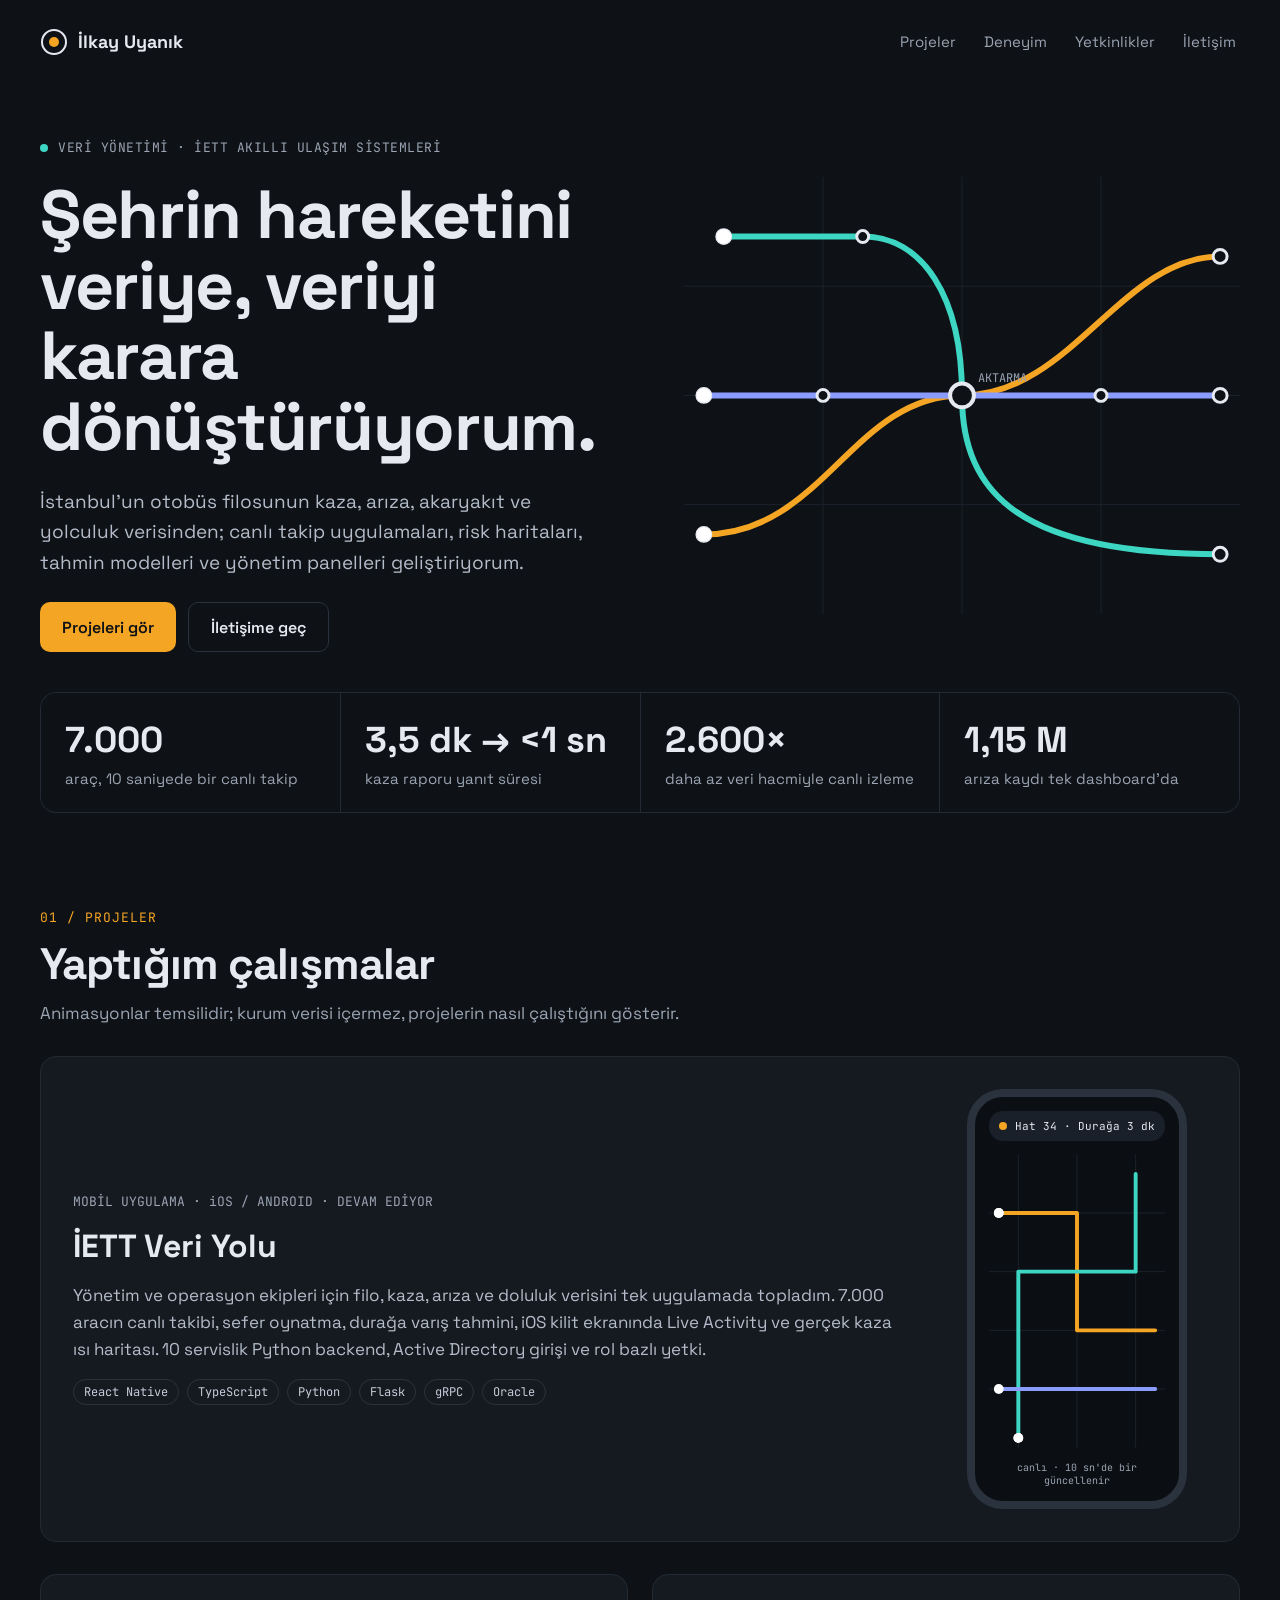
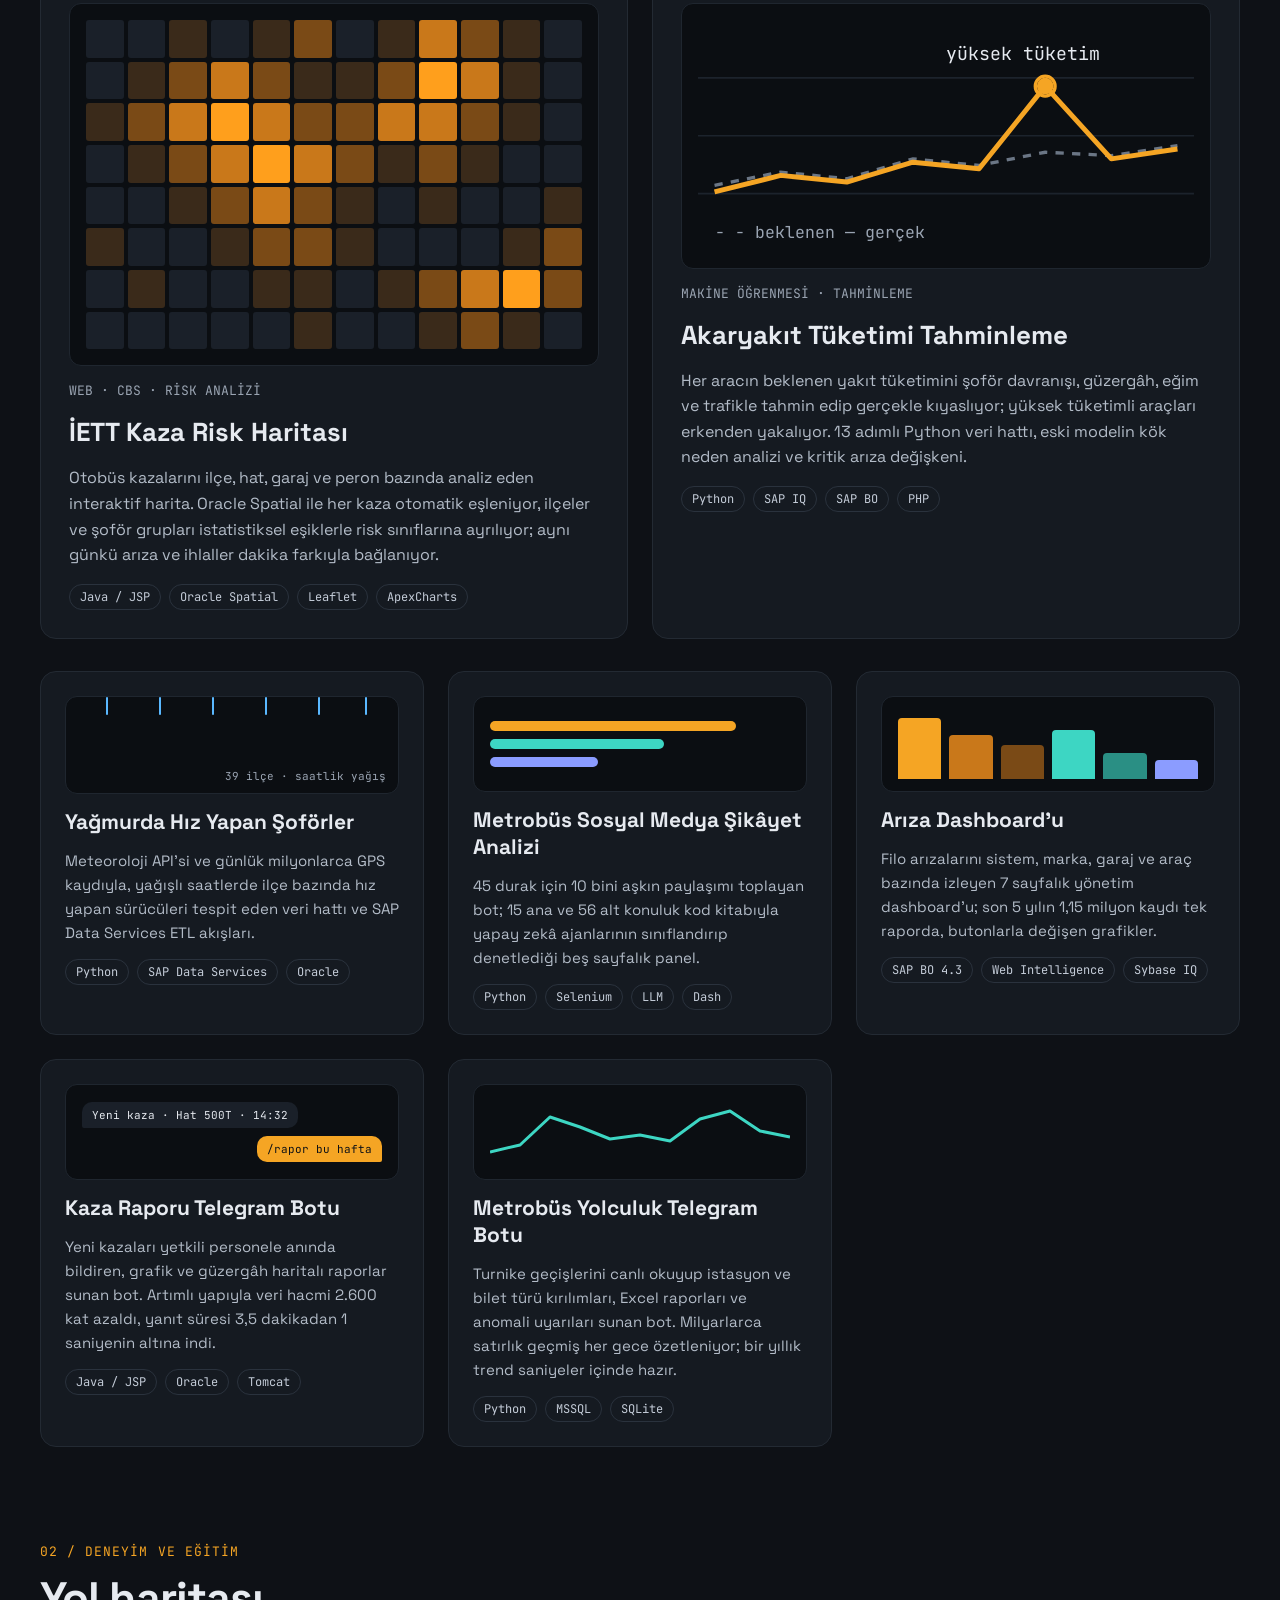
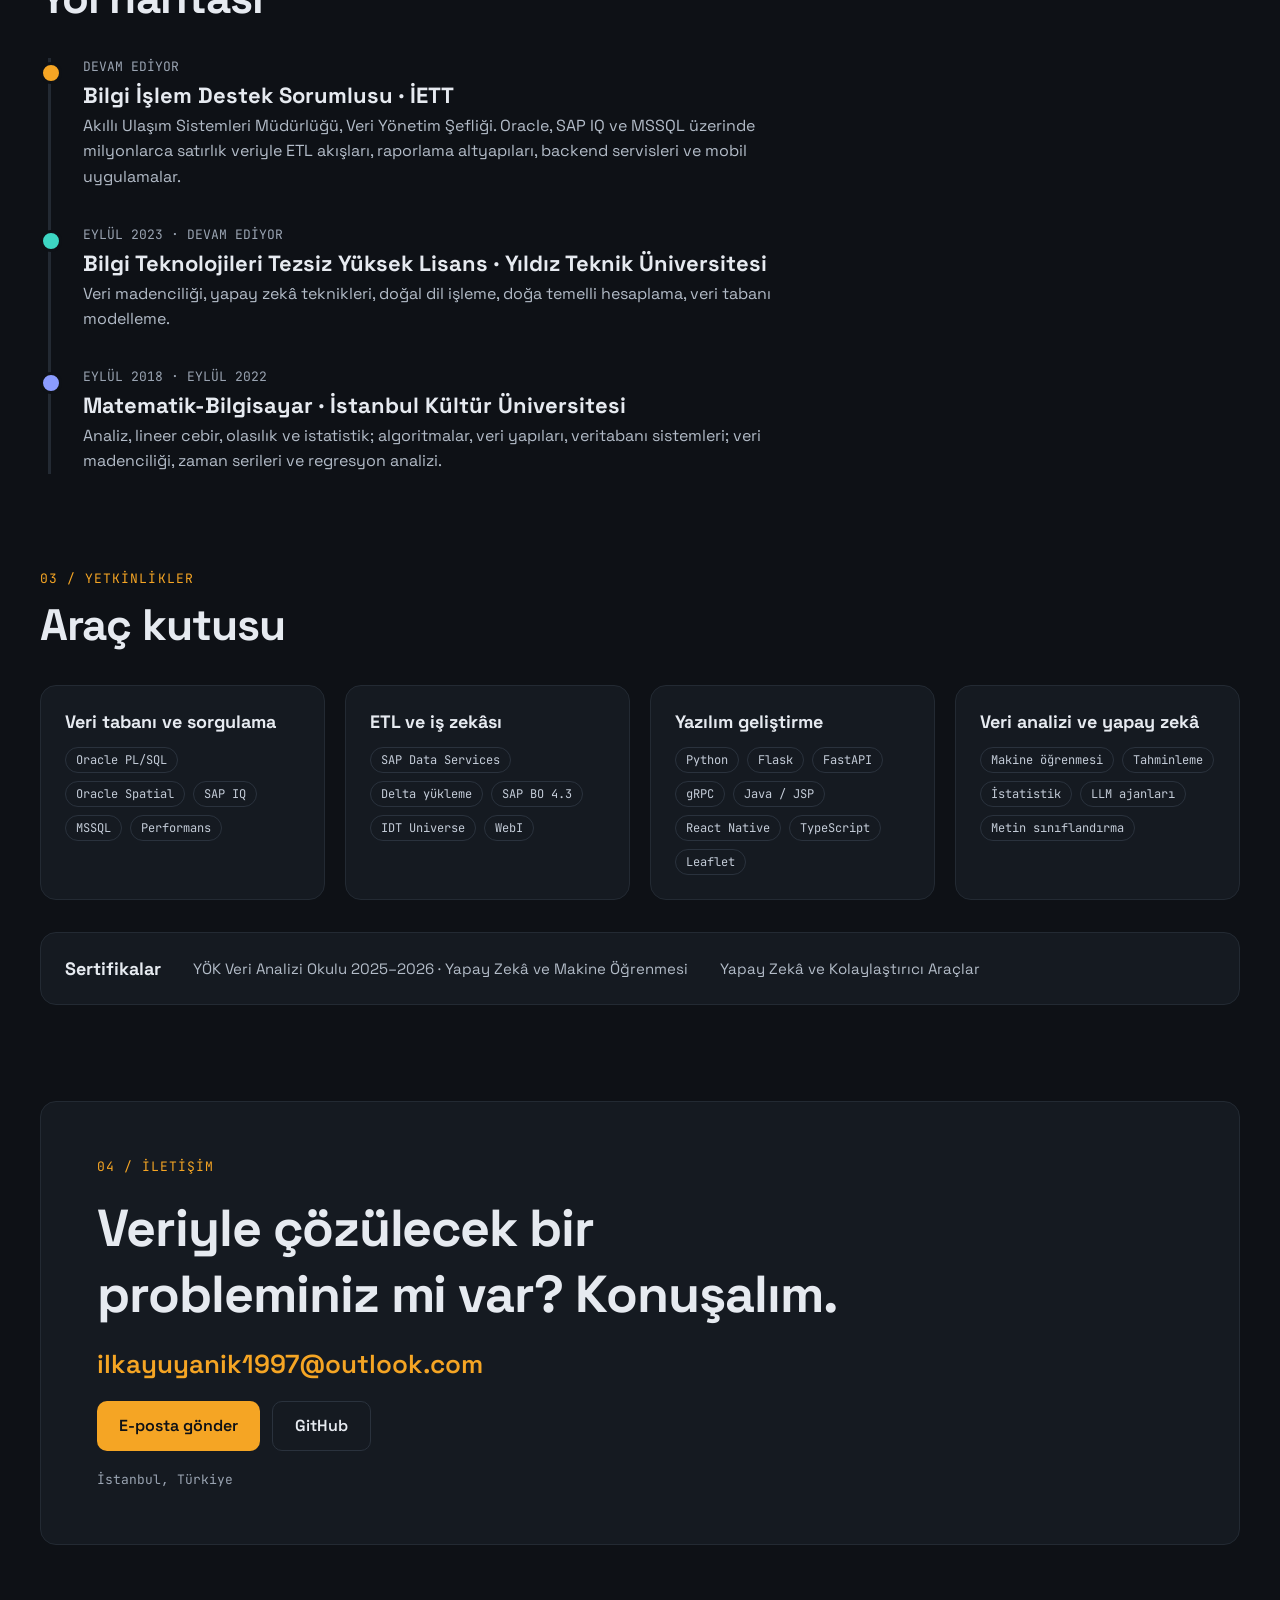
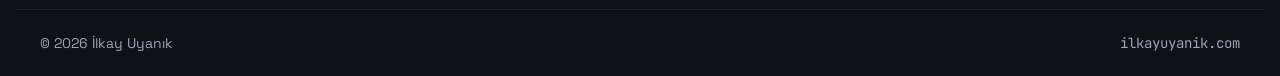
==== index.html @ 6f64e379 "İlk sürüm: kişisel site Co-Authored-By: Claude Opus 5.5 <noreply@anthropic.com>" ====
<!doctype html>
<html lang="tr">
<head>
<meta charset="utf-8">
<meta name="viewport" content="width=device-width, initial-scale=1">
<title>İlkay Uyanık · Veri ve Yazılım</title>
<meta name="description" content="İlkay Uyanık: İETT Akıllı Ulaşım Sistemleri'nde veri yönetimi, canlı takip uygulamaları, risk haritaları, tahmin modelleri ve yönetim panelleri.">
<meta property="og:title" content="İlkay Uyanık · Veri ve Yazılım">
<meta property="og:description" content="Şehrin hareketini veriye, veriyi karara dönüştürüyorum.">
<meta property="og:url" content="https://ilkayuyanik.com/">
<meta name="theme-color" content="#0E1116">
<link rel="icon" href="data:image/svg+xml,%3Csvg xmlns='http://www.w3.org/2000/svg' viewBox='0 0 28 28'%3E%3Ccircle cx='14' cy='14' r='12' fill='%230E1116' stroke='%23E6EAF0' stroke-width='2'/%3E%3Ccircle cx='14' cy='14' r='5' fill='%23F5A524'/%3E%3C/svg%3E">
<link rel="preconnect" href="https://fonts.googleapis.com">
<link href="https://fonts.googleapis.com/css2?family=Space+Grotesk:wght@400;500;600;700&amp;family=JetBrains+Mono:wght@400;500&amp;display=swap" rel="stylesheet">
<style>
body{margin:0;background:#0E1116}
a{color:#E6EAF0}a:hover{color:#FFFFFF}
.mono{font-family:'JetBrains Mono',ui-monospace,monospace}
.chip{font-family:'JetBrains Mono',ui-monospace,monospace;font-size:12px;color:#C4CCD8;border:1px solid #2A323D;border-radius:999px;padding:4px 10px;white-space:nowrap}
.navlink{color:#9AA4B2;text-decoration:none;font-size:15px;padding:12px 4px}
.navlink:hover{color:#E6EAF0}
.btn{display:inline-flex;align-items:center;gap:8px;min-height:48px;padding:0 22px;border-radius:10px;font-weight:600;font-size:16px;text-decoration:none}
.btn-primary{background:var(--accent);color:#0E1116}
.btn-primary:hover{color:#0E1116;filter:brightness(1.08)}
.btn-ghost{border:1px solid #2A323D;color:#E6EAF0}
.btn-ghost:hover{border-color:#9AA4B2}
.card{background:#151A21;border:1px solid #232A33;border-radius:16px}
.viz{background:#0B0E12;border:1px solid #1F262F;border-radius:12px;overflow:hidden;position:relative}

@keyframes ride{from{offset-distance:0%}to{offset-distance:100%}}
.bus{animation:ride 12s linear infinite;transform-box:view-box;transform-origin:0 0;offset-rotate:0deg}
.l1{offset-path:path('M20 360 C 140 360, 170 220, 280 220 S 440 80, 540 80')}
.l2{offset-path:path('M40 60 L 180 60 C 240 60, 280 120, 280 220 C 280 320, 340 380, 540 380')}
.l3{offset-path:path('M20 220 L 540 220')}
.d2{animation-delay:-4s}.d3{animation-delay:-8s}.d4{animation-delay:-2s}.d5{animation-delay:-6s}.d6{animation-delay:-10s}
.p1{offset-path:path('M10 60 L 90 60 L 90 180 L 170 180')}
.p2{offset-path:path('M30 290 L 30 120 L 150 120 L 150 20')}
.p3{offset-path:path('M10 240 L 170 240')}
.fast{animation-duration:7s}

@keyframes pulse{0%,100%{opacity:.35}50%{opacity:1}}
@keyframes ring{0%{r:6;opacity:.9}100%{r:22;opacity:0}}
.ring{animation:ring 2.4s ease-out infinite;transform-box:fill-box}
.cell{border-radius:3px}
.h0{background:#1A2029}.h1{background:#3A2A1A}.h2{background:#7A4A16}.h3{background:#C9781A}.h4{background:#FF9F1C;animation:pulse 2.2s ease-in-out infinite}

@keyframes draw{from{stroke-dashoffset:600}to{stroke-dashoffset:0}}
.draw{stroke-dasharray:600;animation:draw 3.2s ease-out infinite alternate}

@keyframes grow{0%{transform:scaleY(.15)}60%,100%{transform:scaleY(1)}}
.bar{transform-origin:bottom;animation:grow 2.8s ease-out infinite alternate}
.s1{animation-delay:.1s}.s2{animation-delay:.25s}.s3{animation-delay:.4s}.s4{animation-delay:.55s}.s5{animation-delay:.7s}.s6{animation-delay:.85s}

@keyframes fall{from{transform:translateY(-30px);opacity:0}20%{opacity:1}to{transform:translateY(110px);opacity:0}}
.drop{position:absolute;top:0;width:2px;height:18px;border-radius:2px;background:#5AB8FF;animation:fall 1.6s linear infinite}

@keyframes bubble{0%,10%{opacity:0;transform:translateY(6px)}25%,85%{opacity:1;transform:translateY(0)}100%{opacity:0}}
.bub{animation:bubble 5s ease-out infinite}
.bub2{animation-delay:1.2s}

@keyframes blink{0%,100%{opacity:1}50%{opacity:.3}}
.live{animation:blink 1.4s ease-in-out infinite}

.motion-off *{animation:none !important}
@media (prefers-reduced-motion: reduce){*{animation:none !important}}
</style>
<style>html{scroll-behavior:smooth}</style>
</head>
<body>
<div style="--accent: #F5A524; background: #0E1116; color: #E6EAF0; font-family: 'Space Grotesk', system-ui, sans-serif; min-height: 100vh">

<header style="max-width: 1200px; margin: 0 auto; padding: 20px 24px; display: flex; flex-wrap: wrap; align-items: center; justify-content: space-between; gap: 12px">
<a href="#top" style="text-decoration: none; display: flex; align-items: center; gap: 10px; font-weight: 700; font-size: 18px">
<svg width="28" height="28" viewBox="0 0 28 28" aria-hidden="true"><circle cx="14" cy="14" r="12" fill="none" stroke="#E6EAF0" stroke-width="2"></circle><circle cx="14" cy="14" r="5" fill="#F5A524"></circle></svg>
İlkay Uyanık
</a>
<nav aria-label="Ana menü" style="display: flex; flex-wrap: wrap; gap: 20px">
<a class="navlink" href="#projeler">Projeler</a>
<a class="navlink" href="#deneyim">Deneyim</a>
<a class="navlink" href="#yetkinlikler">Yetkinlikler</a>
<a class="navlink" href="#iletisim">İletişim</a>
</nav>
</header>

<section id="top" style="max-width: 1200px; margin: 0 auto; padding: 56px 24px 40px; display: flex; flex-wrap: wrap; align-items: center; gap: 48px">
<div style="flex: 1 1 460px; min-width: 0; display: flex; flex-direction: column; gap: 24px">
<div class="mono" style="display: flex; align-items: center; gap: 10px; font-size: 13px; color: #9AA4B2; letter-spacing: 0.04em">
<span class="live" style="width: 8px; height: 8px; border-radius: 50%; background: #3DD6C3"></span>
VERİ YÖNETİMİ · İETT AKILLI ULAŞIM SİSTEMLERİ
</div>
<h1 style="margin: 0; font-size: clamp(40px, 5.4vw, 68px); line-height: 1.04; font-weight: 700; letter-spacing: -0.02em">Şehrin hareketini veriye, veriyi karara dönüştürüyorum.</h1>
<p style="margin: 0; font-size: 19px; line-height: 1.6; color: #B3BCC8; max-width: 560px">İstanbul'un otobüs filosunun kaza, arıza, akaryakıt ve yolculuk verisinden; canlı takip uygulamaları, risk haritaları, tahmin modelleri ve yönetim panelleri geliştiriyorum.</p>
<div style="display: flex; flex-wrap: wrap; gap: 12px">
<a class="btn btn-primary" href="#projeler">Projeleri gör</a>
<a class="btn btn-ghost" href="#iletisim">İletişime geç</a>
</div>
</div>
<div style="flex: 1 1 420px; min-width: 0">
<svg viewBox="0 0 560 440" role="img" aria-label="Üç hat üzerinde hareket eden otobüsleri gösteren animasyonlu hat haritası" style="width: 100%; height: auto; display: block">
<g stroke="#1C232C" stroke-width="1">
<path d="M0 110 H560 M0 220 H560 M0 330 H560 M140 0 V440 M280 0 V440 M420 0 V440" fill="none"></path>
</g>
<path d="M20 360 C 140 360, 170 220, 280 220 S 440 80, 540 80" fill="none" stroke="#F5A524" stroke-width="6" stroke-linecap="round"></path>
<path d="M40 60 L 180 60 C 240 60, 280 120, 280 220 C 280 320, 340 380, 540 380" fill="none" stroke="#3DD6C3" stroke-width="6" stroke-linecap="round"></path>
<path d="M20 220 L 540 220" fill="none" stroke="#8B9CFF" stroke-width="6" stroke-linecap="round"></path>
<g fill="#0E1116" stroke="#E6EAF0" stroke-width="3">
<circle cx="20" cy="360" r="7"></circle><circle cx="540" cy="80" r="7"></circle>
<circle cx="40" cy="60" r="7"></circle><circle cx="540" cy="380" r="7"></circle>
<circle cx="20" cy="220" r="7"></circle><circle cx="540" cy="220" r="7"></circle>
<circle cx="180" cy="60" r="6"></circle><circle cx="420" cy="220" r="6"></circle><circle cx="140" cy="220" r="6"></circle>
</g>
<circle class="ring" cx="280" cy="220" r="6" fill="none" stroke="#E6EAF0" stroke-width="2"></circle>
<circle cx="280" cy="220" r="12" fill="#0E1116" stroke="#E6EAF0" stroke-width="4"></circle>
<circle class="bus l1" cx="0" cy="0" r="7" fill="#FFFFFF"></circle>
<circle class="bus l1 d2" cx="0" cy="0" r="7" fill="#FFFFFF"></circle>
<circle class="bus l1 d3" cx="0" cy="0" r="7" fill="#FFFFFF"></circle>
<circle class="bus l2 d4" cx="0" cy="0" r="7" fill="#FFFFFF"></circle>
<circle class="bus l2 d5" cx="0" cy="0" r="7" fill="#FFFFFF"></circle>
<circle class="bus l3 d6" cx="0" cy="0" r="7" fill="#FFFFFF"></circle>
<circle class="bus l3 d2" cx="0" cy="0" r="7" fill="#FFFFFF"></circle>
<text x="296" y="206" fill="#9AA4B2" font-family="JetBrains Mono, monospace" font-size="12">AKTARMA</text>
</svg>
</div>
</section>

<section aria-label="Öne çıkan rakamlar" style="max-width: 1200px; margin: 0 auto; padding: 0 24px 72px">
<div style="display: grid; grid-template-columns: repeat(auto-fit, minmax(220px, 1fr)); gap: 1px; background: #232A33; border: 1px solid #232A33; border-radius: 16px; overflow: hidden">
<div style="background: #0E1116; padding: 24px; display: flex; flex-direction: column; gap: 6px">
<div style="font-size: 36px; font-weight: 700">7.000</div>
<div style="color: #9AA4B2; font-size: 15px">araç, 10 saniyede bir canlı takip</div>
</div>
<div style="background: #0E1116; padding: 24px; display: flex; flex-direction: column; gap: 6px">
<div style="font-size: 36px; font-weight: 700">3,5 dk → &lt;1 sn</div>
<div style="color: #9AA4B2; font-size: 15px">kaza raporu yanıt süresi</div>
</div>
<div style="background: #0E1116; padding: 24px; display: flex; flex-direction: column; gap: 6px">
<div style="font-size: 36px; font-weight: 700">2.600×</div>
<div style="color: #9AA4B2; font-size: 15px">daha az veri hacmiyle canlı izleme</div>
</div>
<div style="background: #0E1116; padding: 24px; display: flex; flex-direction: column; gap: 6px">
<div style="font-size: 36px; font-weight: 700">1,15 M</div>
<div style="color: #9AA4B2; font-size: 15px">arıza kaydı tek dashboard'da</div>
</div>
</div>
</section>

<section id="projeler" style="max-width: 1200px; margin: 0 auto; padding: 24px 24px 72px; display: flex; flex-direction: column; gap: 32px">
<div style="display: flex; flex-direction: column; gap: 10px">
<div class="mono" style="font-size: 13px; color: #F5A524; letter-spacing: 0.08em">01 / PROJELER</div>
<h2 style="margin: 0; font-size: 44px; letter-spacing: -0.02em">Yaptığım çalışmalar</h2>
<p style="margin: 0; color: #9AA4B2; font-size: 17px; max-width: 640px">Animasyonlar temsilidir; kurum verisi içermez, projelerin nasıl çalıştığını gösterir.</p>
</div>

<article class="card" style="padding: 32px; display: flex; flex-wrap: wrap; gap: 40px; align-items: center">
<div style="flex: 1 1 420px; min-width: 0; display: flex; flex-direction: column; gap: 16px">
<div class="mono" style="font-size: 13px; color: #9AA4B2">MOBİL UYGULAMA · iOS / ANDROID · DEVAM EDİYOR</div>
<h3 style="margin: 0; font-size: 32px">İETT Veri Yolu</h3>
<p style="margin: 0; color: #B3BCC8; font-size: 17px; line-height: 1.6">Yönetim ve operasyon ekipleri için filo, kaza, arıza ve doluluk verisini tek uygulamada topladım. 7.000 aracın canlı takibi, sefer oynatma, durağa varış tahmini, iOS kilit ekranında Live Activity ve gerçek kaza ısı haritası. 10 servislik Python backend, Active Directory girişi ve rol bazlı yetki.</p>
<div style="display: flex; flex-wrap: wrap; gap: 8px">
<span class="chip">React Native</span><span class="chip">TypeScript</span><span class="chip">Python</span><span class="chip">Flask</span><span class="chip">gRPC</span><span class="chip">Oracle</span>
</div>
</div>
<div style="flex: 0 1 260px; display: flex; justify-content: center">
<div style="width: 220px; height: 420px; border-radius: 36px; border: 8px solid #2A323D; background: #0B0E12; padding: 14px; box-sizing: border-box; display: flex; flex-direction: column; gap: 10px">
<div style="display: flex; align-items: center; gap: 8px; background: #1A2029; border-radius: 14px; padding: 8px 10px">
<span class="live" style="width: 8px; height: 8px; border-radius: 50%; background: #F5A524"></span>
<span class="mono" style="font-size: 11px; color: #E6EAF0">Hat 34 · Durağa 3 dk</span>
</div>
<svg viewBox="0 0 180 300" role="img" aria-label="Uygulamadaki canlı araç takibi haritasının temsili animasyonu" style="width: 100%; flex: 1 1 auto">
<g stroke="#1C232C" stroke-width="1"><path d="M0 60 H180 M0 120 H180 M0 180 H180 M0 240 H180 M30 0 V300 M90 0 V300 M150 0 V300" fill="none"></path></g>
<path d="M10 60 L 90 60 L 90 180 L 170 180" fill="none" stroke="#F5A524" stroke-width="4" stroke-linecap="round" stroke-linejoin="round"></path>
<path d="M30 290 L 30 120 L 150 120 L 150 20" fill="none" stroke="#3DD6C3" stroke-width="4" stroke-linecap="round" stroke-linejoin="round"></path>
<path d="M10 240 L 170 240" fill="none" stroke="#8B9CFF" stroke-width="4" stroke-linecap="round"></path>
<circle class="bus p1 fast" cx="0" cy="0" r="5" fill="#FFFFFF"></circle>
<circle class="bus p1 fast d3" cx="0" cy="0" r="5" fill="#FFFFFF"></circle>
<circle class="bus p2 fast d2" cx="0" cy="0" r="5" fill="#FFFFFF"></circle>
<circle class="bus p2 fast d5" cx="0" cy="0" r="5" fill="#FFFFFF"></circle>
<circle class="bus p3 fast d4" cx="0" cy="0" r="5" fill="#FFFFFF"></circle>
</svg>
<div class="mono" style="font-size: 10px; color: #9AA4B2; text-align: center">canlı · 10 sn'de bir güncellenir</div>
</div>
</div>
</article>

<div style="display: grid; grid-template-columns: repeat(auto-fit, minmax(340px, 1fr)); gap: 24px">
<article class="card" style="padding: 28px; display: flex; flex-direction: column; gap: 16px">
<div class="viz" style="padding: 16px">
<div style="display: grid; grid-template-columns: repeat(12, minmax(0, 1fr)); gap: 4px">
<div class="cell h0" style="aspect-ratio: 1 / 1; animation-delay: 0.0s"></div>
<div class="cell h0" style="aspect-ratio: 1 / 1; animation-delay: 1.5s"></div>
<div class="cell h1" style="aspect-ratio: 1 / 1; animation-delay: 0.8s"></div>
<div class="cell h0" style="aspect-ratio: 1 / 1; animation-delay: 0.1s"></div>
<div class="cell h1" style="aspect-ratio: 1 / 1; animation-delay: 1.6s"></div>
<div class="cell h2" style="aspect-ratio: 1 / 1; animation-delay: 0.9s"></div>
<div class="cell h0" style="aspect-ratio: 1 / 1; animation-delay: 0.2s"></div>
<div class="cell h1" style="aspect-ratio: 1 / 1; animation-delay: 1.7s"></div>
<div class="cell h3" style="aspect-ratio: 1 / 1; animation-delay: 1.0s"></div>
<div class="cell h2" style="aspect-ratio: 1 / 1; animation-delay: 0.3s"></div>
<div class="cell h1" style="aspect-ratio: 1 / 1; animation-delay: 1.8s"></div>
<div class="cell h0" style="aspect-ratio: 1 / 1; animation-delay: 1.1s"></div>
<div class="cell h0" style="aspect-ratio: 1 / 1; animation-delay: 0.4s"></div>
<div class="cell h1" style="aspect-ratio: 1 / 1; animation-delay: 1.9s"></div>
<div class="cell h2" style="aspect-ratio: 1 / 1; animation-delay: 1.2s"></div>
<div class="cell h3" style="aspect-ratio: 1 / 1; animation-delay: 0.5s"></div>
<div class="cell h2" style="aspect-ratio: 1 / 1; animation-delay: 2.0s"></div>
<div class="cell h1" style="aspect-ratio: 1 / 1; animation-delay: 1.3s"></div>
<div class="cell h1" style="aspect-ratio: 1 / 1; animation-delay: 0.6s"></div>
<div class="cell h2" style="aspect-ratio: 1 / 1; animation-delay: 2.1s"></div>
<div class="cell h4" style="aspect-ratio: 1 / 1; animation-delay: 1.4s"></div>
<div class="cell h3" style="aspect-ratio: 1 / 1; animation-delay: 0.7s"></div>
<div class="cell h1" style="aspect-ratio: 1 / 1; animation-delay: 0.0s"></div>
<div class="cell h0" style="aspect-ratio: 1 / 1; animation-delay: 1.5s"></div>
<div class="cell h1" style="aspect-ratio: 1 / 1; animation-delay: 0.8s"></div>
<div class="cell h2" style="aspect-ratio: 1 / 1; animation-delay: 0.1s"></div>
<div class="cell h3" style="aspect-ratio: 1 / 1; animation-delay: 1.6s"></div>
<div class="cell h4" style="aspect-ratio: 1 / 1; animation-delay: 0.9s"></div>
<div class="cell h3" style="aspect-ratio: 1 / 1; animation-delay: 0.2s"></div>
<div class="cell h2" style="aspect-ratio: 1 / 1; animation-delay: 1.7s"></div>
<div class="cell h2" style="aspect-ratio: 1 / 1; animation-delay: 1.0s"></div>
<div class="cell h3" style="aspect-ratio: 1 / 1; animation-delay: 0.3s"></div>
<div class="cell h3" style="aspect-ratio: 1 / 1; animation-delay: 1.8s"></div>
<div class="cell h2" style="aspect-ratio: 1 / 1; animation-delay: 1.1s"></div>
<div class="cell h1" style="aspect-ratio: 1 / 1; animation-delay: 0.4s"></div>
<div class="cell h0" style="aspect-ratio: 1 / 1; animation-delay: 1.9s"></div>
<div class="cell h0" style="aspect-ratio: 1 / 1; animation-delay: 1.2s"></div>
<div class="cell h1" style="aspect-ratio: 1 / 1; animation-delay: 0.5s"></div>
<div class="cell h2" style="aspect-ratio: 1 / 1; animation-delay: 2.0s"></div>
<div class="cell h3" style="aspect-ratio: 1 / 1; animation-delay: 1.3s"></div>
<div class="cell h4" style="aspect-ratio: 1 / 1; animation-delay: 0.6s"></div>
<div class="cell h3" style="aspect-ratio: 1 / 1; animation-delay: 2.1s"></div>
<div class="cell h2" style="aspect-ratio: 1 / 1; animation-delay: 1.4s"></div>
<div class="cell h1" style="aspect-ratio: 1 / 1; animation-delay: 0.7s"></div>
<div class="cell h2" style="aspect-ratio: 1 / 1; animation-delay: 0.0s"></div>
<div class="cell h1" style="aspect-ratio: 1 / 1; animation-delay: 1.5s"></div>
<div class="cell h0" style="aspect-ratio: 1 / 1; animation-delay: 0.8s"></div>
<div class="cell h0" style="aspect-ratio: 1 / 1; animation-delay: 0.1s"></div>
<div class="cell h0" style="aspect-ratio: 1 / 1; animation-delay: 1.6s"></div>
<div class="cell h0" style="aspect-ratio: 1 / 1; animation-delay: 0.9s"></div>
<div class="cell h1" style="aspect-ratio: 1 / 1; animation-delay: 0.2s"></div>
<div class="cell h2" style="aspect-ratio: 1 / 1; animation-delay: 1.7s"></div>
<div class="cell h3" style="aspect-ratio: 1 / 1; animation-delay: 1.0s"></div>
<div class="cell h2" style="aspect-ratio: 1 / 1; animation-delay: 0.3s"></div>
<div class="cell h1" style="aspect-ratio: 1 / 1; animation-delay: 1.8s"></div>
<div class="cell h0" style="aspect-ratio: 1 / 1; animation-delay: 1.1s"></div>
<div class="cell h1" style="aspect-ratio: 1 / 1; animation-delay: 0.4s"></div>
<div class="cell h0" style="aspect-ratio: 1 / 1; animation-delay: 1.9s"></div>
<div class="cell h0" style="aspect-ratio: 1 / 1; animation-delay: 1.2s"></div>
<div class="cell h1" style="aspect-ratio: 1 / 1; animation-delay: 0.5s"></div>
<div class="cell h1" style="aspect-ratio: 1 / 1; animation-delay: 2.0s"></div>
<div class="cell h0" style="aspect-ratio: 1 / 1; animation-delay: 1.3s"></div>
<div class="cell h0" style="aspect-ratio: 1 / 1; animation-delay: 0.6s"></div>
<div class="cell h1" style="aspect-ratio: 1 / 1; animation-delay: 2.1s"></div>
<div class="cell h2" style="aspect-ratio: 1 / 1; animation-delay: 1.4s"></div>
<div class="cell h2" style="aspect-ratio: 1 / 1; animation-delay: 0.7s"></div>
<div class="cell h1" style="aspect-ratio: 1 / 1; animation-delay: 0.0s"></div>
<div class="cell h0" style="aspect-ratio: 1 / 1; animation-delay: 1.5s"></div>
<div class="cell h0" style="aspect-ratio: 1 / 1; animation-delay: 0.8s"></div>
<div class="cell h0" style="aspect-ratio: 1 / 1; animation-delay: 0.1s"></div>
<div class="cell h1" style="aspect-ratio: 1 / 1; animation-delay: 1.6s"></div>
<div class="cell h2" style="aspect-ratio: 1 / 1; animation-delay: 0.9s"></div>
<div class="cell h0" style="aspect-ratio: 1 / 1; animation-delay: 0.2s"></div>
<div class="cell h1" style="aspect-ratio: 1 / 1; animation-delay: 1.7s"></div>
<div class="cell h0" style="aspect-ratio: 1 / 1; animation-delay: 1.0s"></div>
<div class="cell h0" style="aspect-ratio: 1 / 1; animation-delay: 0.3s"></div>
<div class="cell h1" style="aspect-ratio: 1 / 1; animation-delay: 1.8s"></div>
<div class="cell h1" style="aspect-ratio: 1 / 1; animation-delay: 1.1s"></div>
<div class="cell h0" style="aspect-ratio: 1 / 1; animation-delay: 0.4s"></div>
<div class="cell h1" style="aspect-ratio: 1 / 1; animation-delay: 1.9s"></div>
<div class="cell h2" style="aspect-ratio: 1 / 1; animation-delay: 1.2s"></div>
<div class="cell h3" style="aspect-ratio: 1 / 1; animation-delay: 0.5s"></div>
<div class="cell h4" style="aspect-ratio: 1 / 1; animation-delay: 2.0s"></div>
<div class="cell h2" style="aspect-ratio: 1 / 1; animation-delay: 1.3s"></div>
<div class="cell h0" style="aspect-ratio: 1 / 1; animation-delay: 0.6s"></div>
<div class="cell h0" style="aspect-ratio: 1 / 1; animation-delay: 2.1s"></div>
<div class="cell h0" style="aspect-ratio: 1 / 1; animation-delay: 1.4s"></div>
<div class="cell h0" style="aspect-ratio: 1 / 1; animation-delay: 0.7s"></div>
<div class="cell h0" style="aspect-ratio: 1 / 1; animation-delay: 0.0s"></div>
<div class="cell h1" style="aspect-ratio: 1 / 1; animation-delay: 1.5s"></div>
<div class="cell h0" style="aspect-ratio: 1 / 1; animation-delay: 0.8s"></div>
<div class="cell h0" style="aspect-ratio: 1 / 1; animation-delay: 0.1s"></div>
<div class="cell h1" style="aspect-ratio: 1 / 1; animation-delay: 1.6s"></div>
<div class="cell h2" style="aspect-ratio: 1 / 1; animation-delay: 0.9s"></div>
<div class="cell h1" style="aspect-ratio: 1 / 1; animation-delay: 0.2s"></div>
<div class="cell h0" style="aspect-ratio: 1 / 1; animation-delay: 1.7s"></div>
</div>
</div>
<div class="mono" style="font-size: 13px; color: #9AA4B2">WEB · CBS · RİSK ANALİZİ</div>
<h3 style="margin: 0; font-size: 26px">İETT Kaza Risk Haritası</h3>
<p style="margin: 0; color: #B3BCC8; font-size: 16px; line-height: 1.6">Otobüs kazalarını ilçe, hat, garaj ve peron bazında analiz eden interaktif harita. Oracle Spatial ile her kaza otomatik eşleniyor, ilçeler ve şoför grupları istatistiksel eşiklerle risk sınıflarına ayrılıyor; aynı günkü arıza ve ihlaller dakika farkıyla bağlanıyor.</p>
<div style="display: flex; flex-wrap: wrap; gap: 8px">
<span class="chip">Java / JSP</span><span class="chip">Oracle Spatial</span><span class="chip">Leaflet</span><span class="chip">ApexCharts</span>
</div>
</article>

<article class="card" style="padding: 28px; display: flex; flex-direction: column; gap: 16px">
<div class="viz" style="padding: 16px">
<svg viewBox="0 0 300 140" role="img" aria-label="Beklenen ve gerçek yakıt tüketimini karşılaştıran, sapmayı işaretleyen animasyonlu grafik" style="width: 100%; height: auto; display: block">
<path d="M0 35 H300 M0 70 H300 M0 105 H300" stroke="#1C232C" stroke-width="1" fill="none"></path>
<path d="M10 100 L 50 92 L 90 96 L 130 84 L 170 88 L 210 80 L 250 82 L 290 76" fill="none" stroke="#6B7685" stroke-width="2" stroke-dasharray="5 5"></path>
<path class="draw" d="M10 104 L 50 94 L 90 98 L 130 86 L 170 90 L 210 40 L 250 84 L 290 78" fill="none" stroke="#F5A524" stroke-width="3" stroke-linejoin="round"></path>
<circle class="ring" cx="210" cy="40" r="6" fill="none" stroke="#F5A524" stroke-width="2"></circle>
<circle cx="210" cy="40" r="5" fill="#F5A524"></circle>
<text x="150" y="24" fill="#E6EAF0" font-family="JetBrains Mono, monospace" font-size="11">yüksek tüketim</text>
<text x="10" y="132" fill="#9AA4B2" font-family="JetBrains Mono, monospace" font-size="10">- - beklenen   — gerçek</text>
</svg>
</div>
<div class="mono" style="font-size: 13px; color: #9AA4B2">MAKİNE ÖĞRENMESİ · TAHMİNLEME</div>
<h3 style="margin: 0; font-size: 26px">Akaryakıt Tüketimi Tahminleme</h3>
<p style="margin: 0; color: #B3BCC8; font-size: 16px; line-height: 1.6">Her aracın beklenen yakıt tüketimini şoför davranışı, güzergâh, eğim ve trafikle tahmin edip gerçekle kıyaslıyor; yüksek tüketimli araçları erkenden yakalıyor. 13 adımlı Python veri hattı, eski modelin kök neden analizi ve kritik arıza değişkeni.</p>
<div style="display: flex; flex-wrap: wrap; gap: 8px">
<span class="chip">Python</span><span class="chip">SAP IQ</span><span class="chip">SAP BO</span><span class="chip">PHP</span>
</div>
</article>
</div>

<div style="display: grid; grid-template-columns: repeat(auto-fit, minmax(300px, 1fr)); gap: 24px">
<article class="card" style="padding: 24px; display: flex; flex-direction: column; gap: 14px">
<div class="viz" style="height: 96px">
<span class="drop" style="left: 12%; animation-delay: 0s"></span>
<span class="drop" style="left: 28%; animation-delay: .5s"></span>
<span class="drop" style="left: 44%; animation-delay: 1.1s"></span>
<span class="drop" style="left: 60%; animation-delay: .3s"></span>
<span class="drop" style="left: 76%; animation-delay: .8s"></span>
<span class="drop" style="left: 90%; animation-delay: 1.3s"></span>
<span class="mono" style="position: absolute; right: 12px; bottom: 10px; font-size: 11px; color: #9AA4B2">39 ilçe · saatlik yağış</span>
</div>
<h3 style="margin: 0; font-size: 21px">Yağmurda Hız Yapan Şoförler</h3>
<p style="margin: 0; color: #B3BCC8; font-size: 15px; line-height: 1.6">Meteoroloji API'si ve günlük milyonlarca GPS kaydıyla, yağışlı saatlerde ilçe bazında hız yapan sürücüleri tespit eden veri hattı ve SAP Data Services ETL akışları.</p>
<div style="display: flex; flex-wrap: wrap; gap: 8px"><span class="chip">Python</span><span class="chip">SAP Data Services</span><span class="chip">Oracle</span></div>
</article>

<article class="card" style="padding: 24px; display: flex; flex-direction: column; gap: 14px">
<div class="viz" style="height: 96px; padding: 14px 16px; box-sizing: border-box; display: flex; flex-direction: column; justify-content: center; gap: 8px">
<div class="bar s1" style="height: 10px; width: 82%; border-radius: 5px; background: #F5A524; transform-origin: left"></div>
<div class="bar s3" style="height: 10px; width: 58%; border-radius: 5px; background: #3DD6C3; transform-origin: left"></div>
<div class="bar s5" style="height: 10px; width: 36%; border-radius: 5px; background: #8B9CFF; transform-origin: left"></div>
</div>
<h3 style="margin: 0; font-size: 21px">Metrobüs Sosyal Medya Şikâyet Analizi</h3>
<p style="margin: 0; color: #B3BCC8; font-size: 15px; line-height: 1.6">45 durak için 10 bini aşkın paylaşımı toplayan bot; 15 ana ve 56 alt konuluk kod kitabıyla yapay zekâ ajanlarının sınıflandırıp denetlediği beş sayfalık panel.</p>
<div style="display: flex; flex-wrap: wrap; gap: 8px"><span class="chip">Python</span><span class="chip">Selenium</span><span class="chip">LLM</span><span class="chip">Dash</span></div>
</article>

<article class="card" style="padding: 24px; display: flex; flex-direction: column; gap: 14px">
<div class="viz" style="height: 96px; padding: 14px 16px 12px; box-sizing: border-box; display: flex; align-items: flex-end; gap: 8px">
<div class="bar s1" style="flex: 1; height: 90%; border-radius: 4px 4px 0 0; background: #F5A524"></div>
<div class="bar s2" style="flex: 1; height: 65%; border-radius: 4px 4px 0 0; background: #C9781A"></div>
<div class="bar s3" style="flex: 1; height: 50%; border-radius: 4px 4px 0 0; background: #7A4A16"></div>
<div class="bar s4" style="flex: 1; height: 72%; border-radius: 4px 4px 0 0; background: #3DD6C3"></div>
<div class="bar s5" style="flex: 1; height: 38%; border-radius: 4px 4px 0 0; background: #2A8F84"></div>
<div class="bar s6" style="flex: 1; height: 28%; border-radius: 4px 4px 0 0; background: #8B9CFF"></div>
</div>
<h3 style="margin: 0; font-size: 21px">Arıza Dashboard'u</h3>
<p style="margin: 0; color: #B3BCC8; font-size: 15px; line-height: 1.6">Filo arızalarını sistem, marka, garaj ve araç bazında izleyen 7 sayfalık yönetim dashboard'u; son 5 yılın 1,15 milyon kaydı tek raporda, butonlarla değişen grafikler.</p>
<div style="display: flex; flex-wrap: wrap; gap: 8px"><span class="chip">SAP BO 4.3</span><span class="chip">Web Intelligence</span><span class="chip">Sybase IQ</span></div>
</article>

<article class="card" style="padding: 24px; display: flex; flex-direction: column; gap: 14px">
<div class="viz" style="height: 96px; padding: 12px 16px; box-sizing: border-box; display: flex; flex-direction: column; justify-content: center; gap: 8px">
<div class="bub mono" style="align-self: flex-start; font-size: 11px; background: #1A2029; border-radius: 10px 10px 10px 2px; padding: 6px 10px">Yeni kaza · Hat 500T · 14:32</div>
<div class="bub bub2 mono" style="align-self: flex-end; font-size: 11px; color: #0E1116; background: #F5A524; border-radius: 10px 10px 2px 10px; padding: 6px 10px">/rapor bu hafta</div>
</div>
<h3 style="margin: 0; font-size: 21px">Kaza Raporu Telegram Botu</h3>
<p style="margin: 0; color: #B3BCC8; font-size: 15px; line-height: 1.6">Yeni kazaları yetkili personele anında bildiren, grafik ve güzergâh haritalı raporlar sunan bot. Artımlı yapıyla veri hacmi 2.600 kat azaldı, yanıt süresi 3,5 dakikadan 1 saniyenin altına indi.</p>
<div style="display: flex; flex-wrap: wrap; gap: 8px"><span class="chip">Java / JSP</span><span class="chip">Oracle</span><span class="chip">Tomcat</span></div>
</article>

<article class="card" style="padding: 24px; display: flex; flex-direction: column; gap: 14px">
<div class="viz" style="height: 96px; padding: 12px 16px; box-sizing: border-box">
<svg viewBox="0 0 300 70" role="img" aria-label="Yolculuk sayısındaki günlük değişimi gösteren animasyonlu çizgi" style="width: 100%; height: 100%; display: block" preserveAspectRatio="none">
<path class="draw" d="M0 55 L 30 48 L 60 20 L 90 30 L 120 42 L 150 38 L 180 44 L 210 22 L 240 14 L 270 34 L 300 40" fill="none" stroke="#3DD6C3" stroke-width="3" stroke-linejoin="round"></path>
</svg>
</div>
<h3 style="margin: 0; font-size: 21px">Metrobüs Yolculuk Telegram Botu</h3>
<p style="margin: 0; color: #B3BCC8; font-size: 15px; line-height: 1.6">Turnike geçişlerini canlı okuyup istasyon ve bilet türü kırılımları, Excel raporları ve anomali uyarıları sunan bot. Milyarlarca satırlık geçmiş her gece özetleniyor; bir yıllık trend saniyeler içinde hazır.</p>
<div style="display: flex; flex-wrap: wrap; gap: 8px"><span class="chip">Python</span><span class="chip">MSSQL</span><span class="chip">SQLite</span></div>
</article>
</div>
</section>

<section id="deneyim" style="max-width: 1200px; margin: 0 auto; padding: 24px 24px 72px; display: flex; flex-direction: column; gap: 32px">
<div style="display: flex; flex-direction: column; gap: 10px">
<div class="mono" style="font-size: 13px; color: #F5A524; letter-spacing: 0.08em">02 / DENEYİM VE EĞİTİM</div>
<h2 style="margin: 0; font-size: 44px; letter-spacing: -0.02em">Yol haritası</h2>
</div>
<ol style="list-style: none; margin: 0; padding: 0; display: flex; flex-direction: column; gap: 0; border-left: 3px solid #232A33; margin-left: 8px">
<li style="position: relative; padding: 0 0 36px 32px">
<span class="live" style="position: absolute; left: -11px; top: 4px; width: 16px; height: 16px; border-radius: 50%; background: #F5A524; border: 3px solid #0E1116"></span>
<div class="mono" style="font-size: 13px; color: #9AA4B2">DEVAM EDİYOR</div>
<h3 style="margin: 6px 0 4px; font-size: 22px">Bilgi İşlem Destek Sorumlusu · İETT</h3>
<p style="margin: 0; color: #B3BCC8; font-size: 16px; line-height: 1.6; max-width: 760px">Akıllı Ulaşım Sistemleri Müdürlüğü, Veri Yönetim Şefliği. Oracle, SAP IQ ve MSSQL üzerinde milyonlarca satırlık veriyle ETL akışları, raporlama altyapıları, backend servisleri ve mobil uygulamalar.</p>
</li>
<li style="position: relative; padding: 0 0 36px 32px">
<span style="position: absolute; left: -11px; top: 4px; width: 16px; height: 16px; border-radius: 50%; background: #3DD6C3; border: 3px solid #0E1116"></span>
<div class="mono" style="font-size: 13px; color: #9AA4B2">EYLÜL 2023 · DEVAM EDİYOR</div>
<h3 style="margin: 6px 0 4px; font-size: 22px">Bilgi Teknolojileri Tezsiz Yüksek Lisans · Yıldız Teknik Üniversitesi</h3>
<p style="margin: 0; color: #B3BCC8; font-size: 16px; line-height: 1.6; max-width: 760px">Veri madenciliği, yapay zekâ teknikleri, doğal dil işleme, doğa temelli hesaplama, veri tabanı modelleme.</p>
</li>
<li style="position: relative; padding: 0 0 0 32px">
<span style="position: absolute; left: -11px; top: 4px; width: 16px; height: 16px; border-radius: 50%; background: #8B9CFF; border: 3px solid #0E1116"></span>
<div class="mono" style="font-size: 13px; color: #9AA4B2">EYLÜL 2018 · EYLÜL 2022</div>
<h3 style="margin: 6px 0 4px; font-size: 22px">Matematik-Bilgisayar · İstanbul Kültür Üniversitesi</h3>
<p style="margin: 0; color: #B3BCC8; font-size: 16px; line-height: 1.6; max-width: 760px">Analiz, lineer cebir, olasılık ve istatistik; algoritmalar, veri yapıları, veritabanı sistemleri; veri madenciliği, zaman serileri ve regresyon analizi.</p>
</li>
</ol>
</section>

<section id="yetkinlikler" style="max-width: 1200px; margin: 0 auto; padding: 24px 24px 72px; display: flex; flex-direction: column; gap: 32px">
<div style="display: flex; flex-direction: column; gap: 10px">
<div class="mono" style="font-size: 13px; color: #F5A524; letter-spacing: 0.08em">03 / YETKİNLİKLER</div>
<h2 style="margin: 0; font-size: 44px; letter-spacing: -0.02em">Araç kutusu</h2>
</div>
<div style="display: grid; grid-template-columns: repeat(auto-fit, minmax(260px, 1fr)); gap: 20px">
<div class="card" style="padding: 24px; display: flex; flex-direction: column; gap: 14px">
<h3 style="margin: 0; font-size: 18px">Veri tabanı ve sorgulama</h3>
<div style="display: flex; flex-wrap: wrap; gap: 8px"><span class="chip">Oracle PL/SQL</span><span class="chip">Oracle Spatial</span><span class="chip">SAP IQ</span><span class="chip">MSSQL</span><span class="chip">Performans</span></div>
</div>
<div class="card" style="padding: 24px; display: flex; flex-direction: column; gap: 14px">
<h3 style="margin: 0; font-size: 18px">ETL ve iş zekâsı</h3>
<div style="display: flex; flex-wrap: wrap; gap: 8px"><span class="chip">SAP Data Services</span><span class="chip">Delta yükleme</span><span class="chip">SAP BO 4.3</span><span class="chip">IDT Universe</span><span class="chip">WebI</span></div>
</div>
<div class="card" style="padding: 24px; display: flex; flex-direction: column; gap: 14px">
<h3 style="margin: 0; font-size: 18px">Yazılım geliştirme</h3>
<div style="display: flex; flex-wrap: wrap; gap: 8px"><span class="chip">Python</span><span class="chip">Flask</span><span class="chip">FastAPI</span><span class="chip">gRPC</span><span class="chip">Java / JSP</span><span class="chip">React Native</span><span class="chip">TypeScript</span><span class="chip">Leaflet</span></div>
</div>
<div class="card" style="padding: 24px; display: flex; flex-direction: column; gap: 14px">
<h3 style="margin: 0; font-size: 18px">Veri analizi ve yapay zekâ</h3>
<div style="display: flex; flex-wrap: wrap; gap: 8px"><span class="chip">Makine öğrenmesi</span><span class="chip">Tahminleme</span><span class="chip">İstatistik</span><span class="chip">LLM ajanları</span><span class="chip">Metin sınıflandırma</span></div>
</div>
</div>
<div class="card" style="padding: 24px; display: flex; flex-wrap: wrap; gap: 16px 32px; align-items: center">
<h3 style="margin: 0; font-size: 18px">Sertifikalar</h3>
<span style="color: #B3BCC8; font-size: 15px">YÖK Veri Analizi Okulu 2025–2026 · Yapay Zekâ ve Makine Öğrenmesi</span>
<span style="color: #B3BCC8; font-size: 15px">Yapay Zekâ ve Kolaylaştırıcı Araçlar</span>
</div>
</section>

<section id="iletisim" style="max-width: 1200px; margin: 0 auto; padding: 24px 24px 64px">
<div class="card" style="padding: clamp(28px, 5vw, 56px); display: flex; flex-direction: column; gap: 20px; align-items: flex-start">
<div class="mono" style="font-size: 13px; color: #F5A524; letter-spacing: 0.08em">04 / İLETİŞİM</div>
<h2 style="margin: 0; font-size: clamp(32px, 4.4vw, 52px); letter-spacing: -0.02em; max-width: 760px">Veriyle çözülecek bir probleminiz mi var? Konuşalım.</h2>
<a href="mailto:ilkayuyanik1997@outlook.com" style="font-size: clamp(18px, 2.4vw, 26px); font-weight: 600; color: #F5A524; text-decoration: none; word-break: break-all">ilkayuyanik1997@outlook.com</a>
<div style="display: flex; flex-wrap: wrap; gap: 12px">
<a class="btn btn-primary" href="mailto:ilkayuyanik1997@outlook.com">E-posta gönder</a>
<a class="btn btn-ghost" href="https://github.com/ilkayxyx">GitHub</a>
</div>
<div class="mono" style="font-size: 13px; color: #9AA4B2">İstanbul, Türkiye</div>
</div>
</section>

<footer style="max-width: 1200px; margin: 0 auto; padding: 24px; border-top: 1px solid #1C232C; display: flex; flex-wrap: wrap; justify-content: space-between; gap: 12px; color: #9AA4B2; font-size: 14px">
<span>© 2026 İlkay Uyanık</span>
<span class="mono">ilkayuyanik.com</span>
</footer>

</div>
</body>
</html>
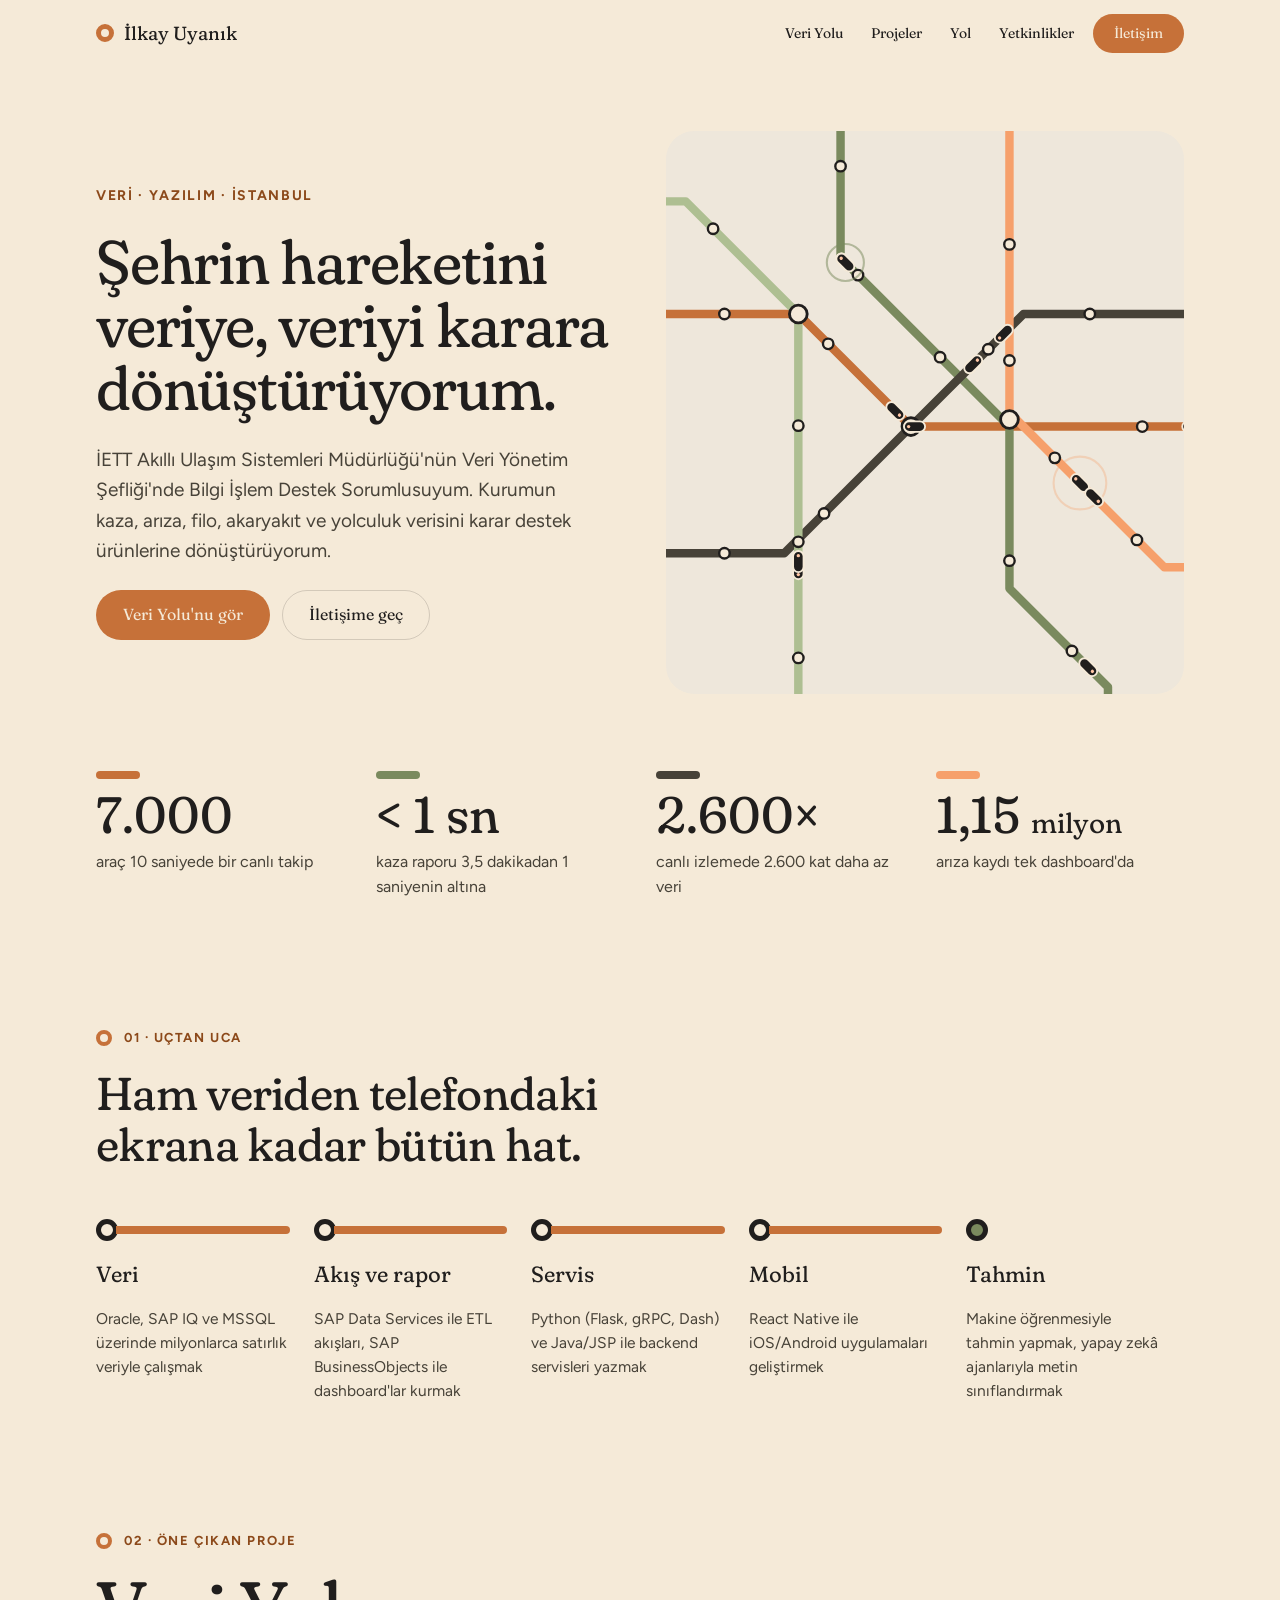
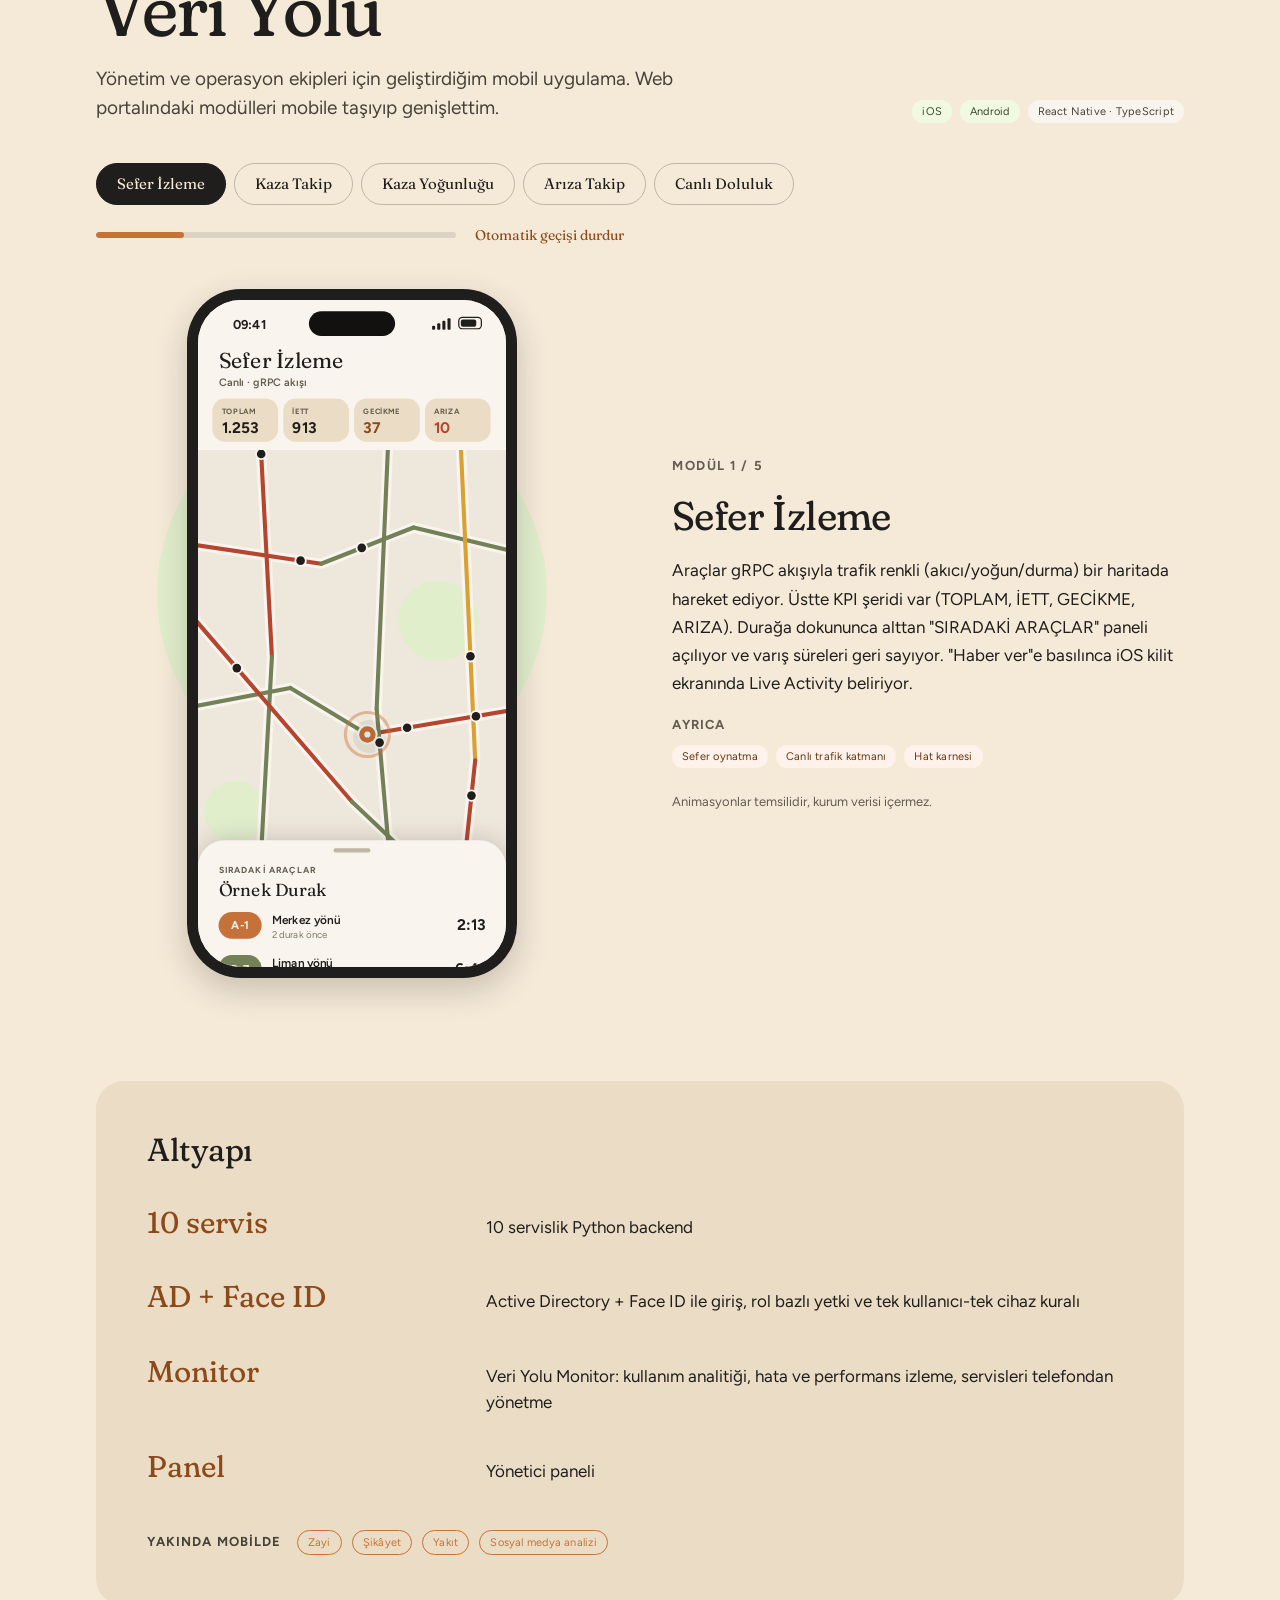
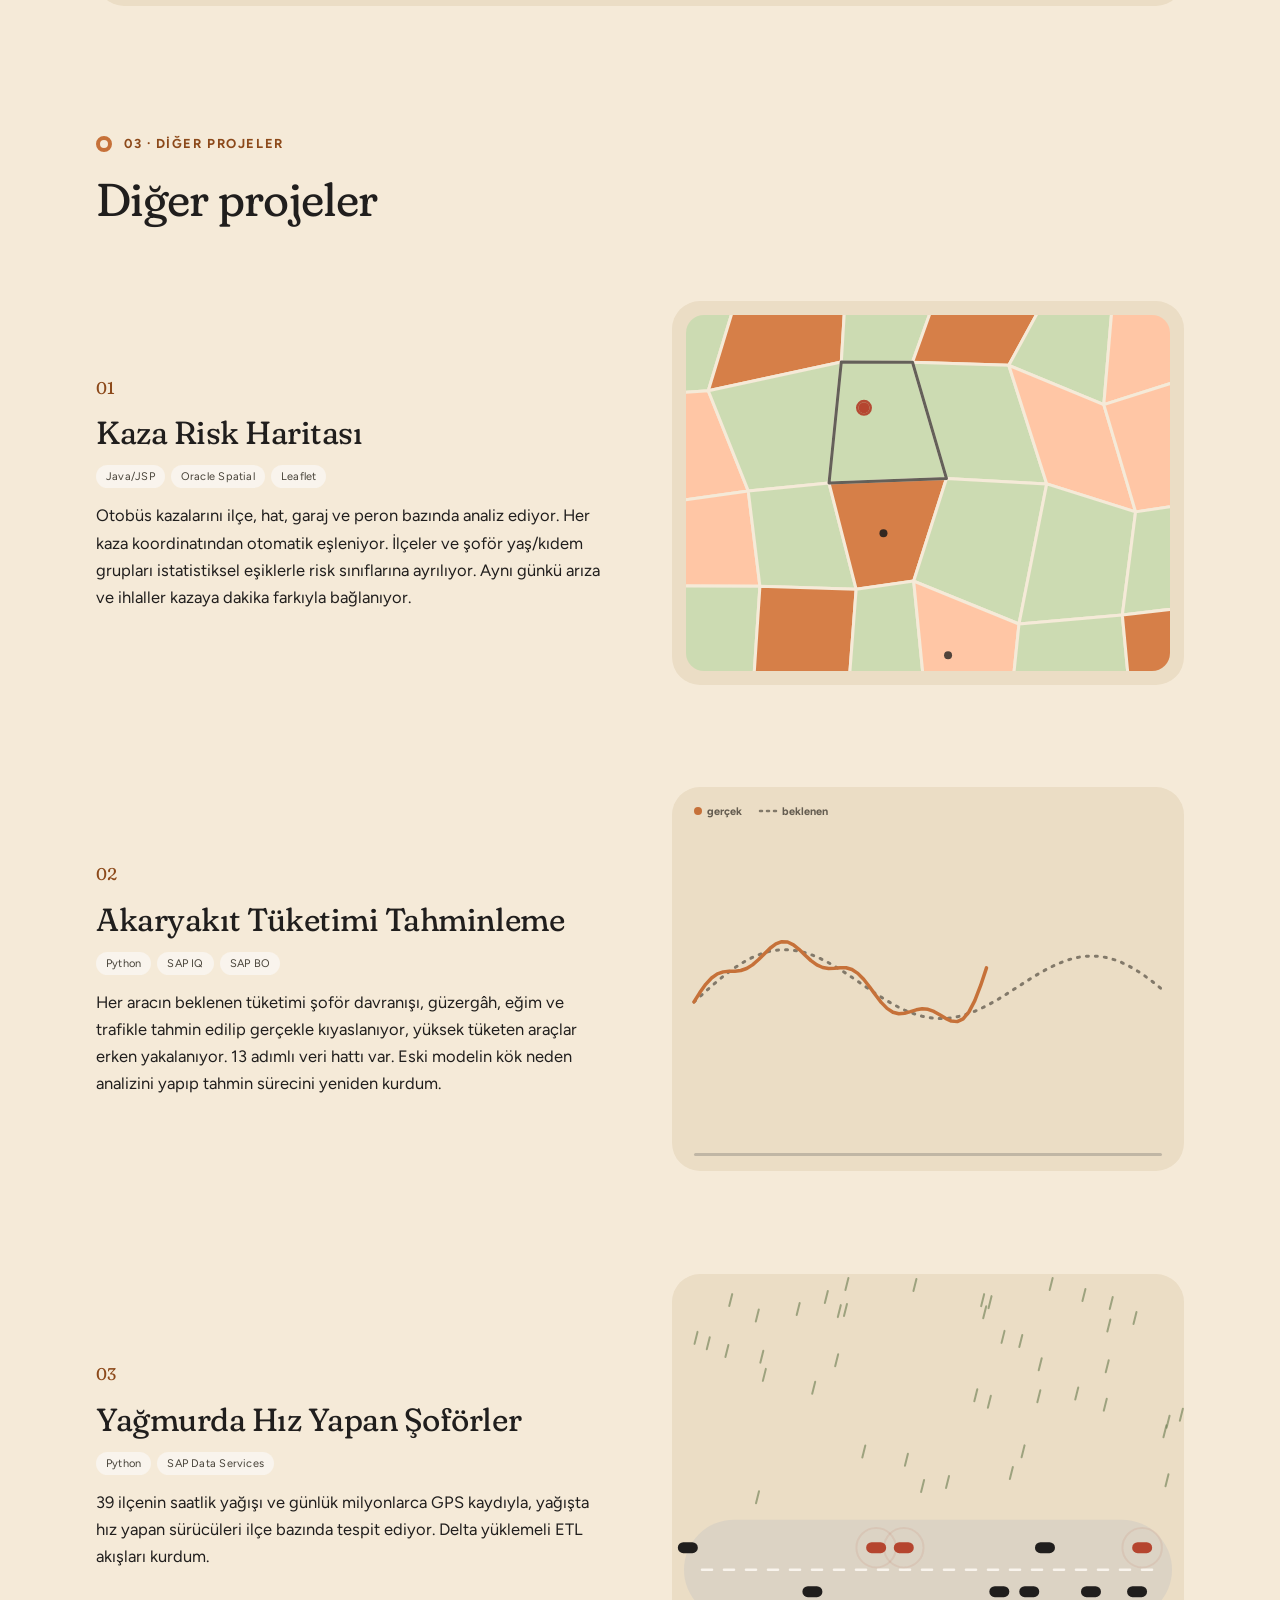
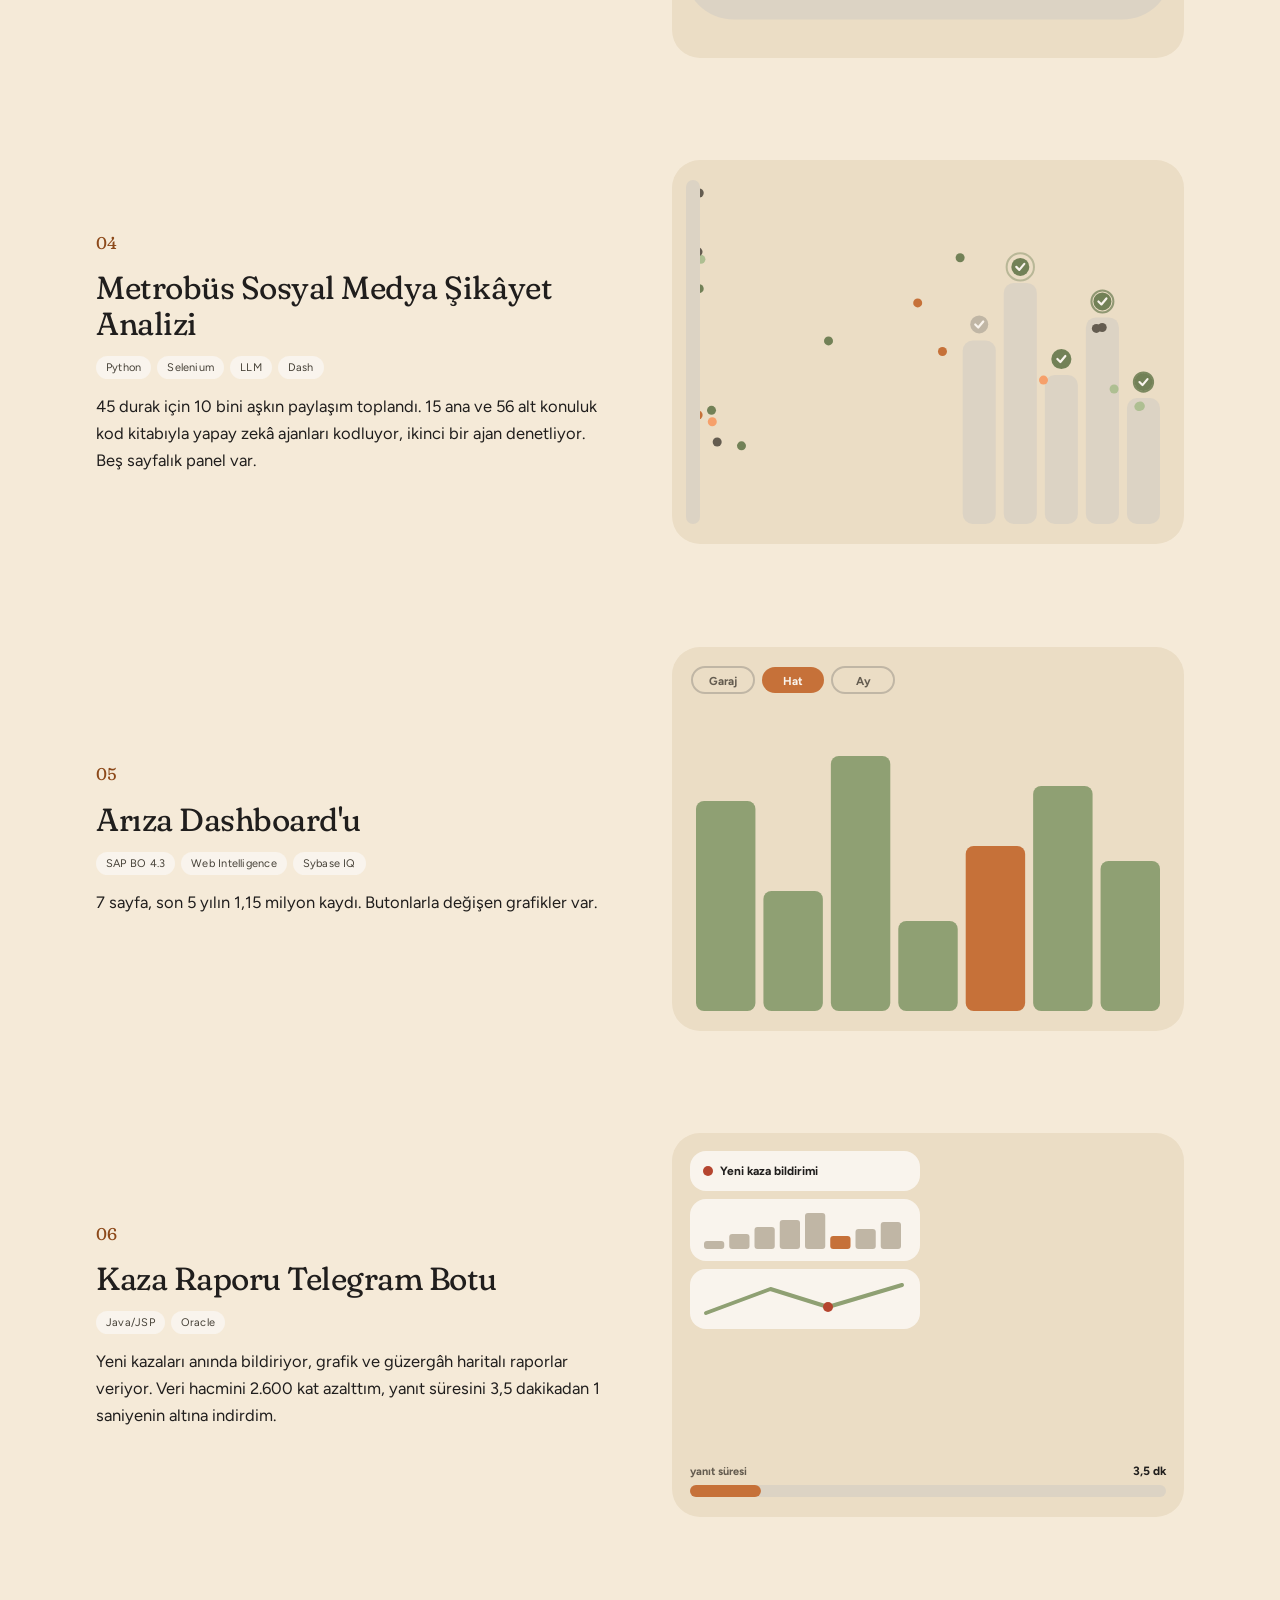
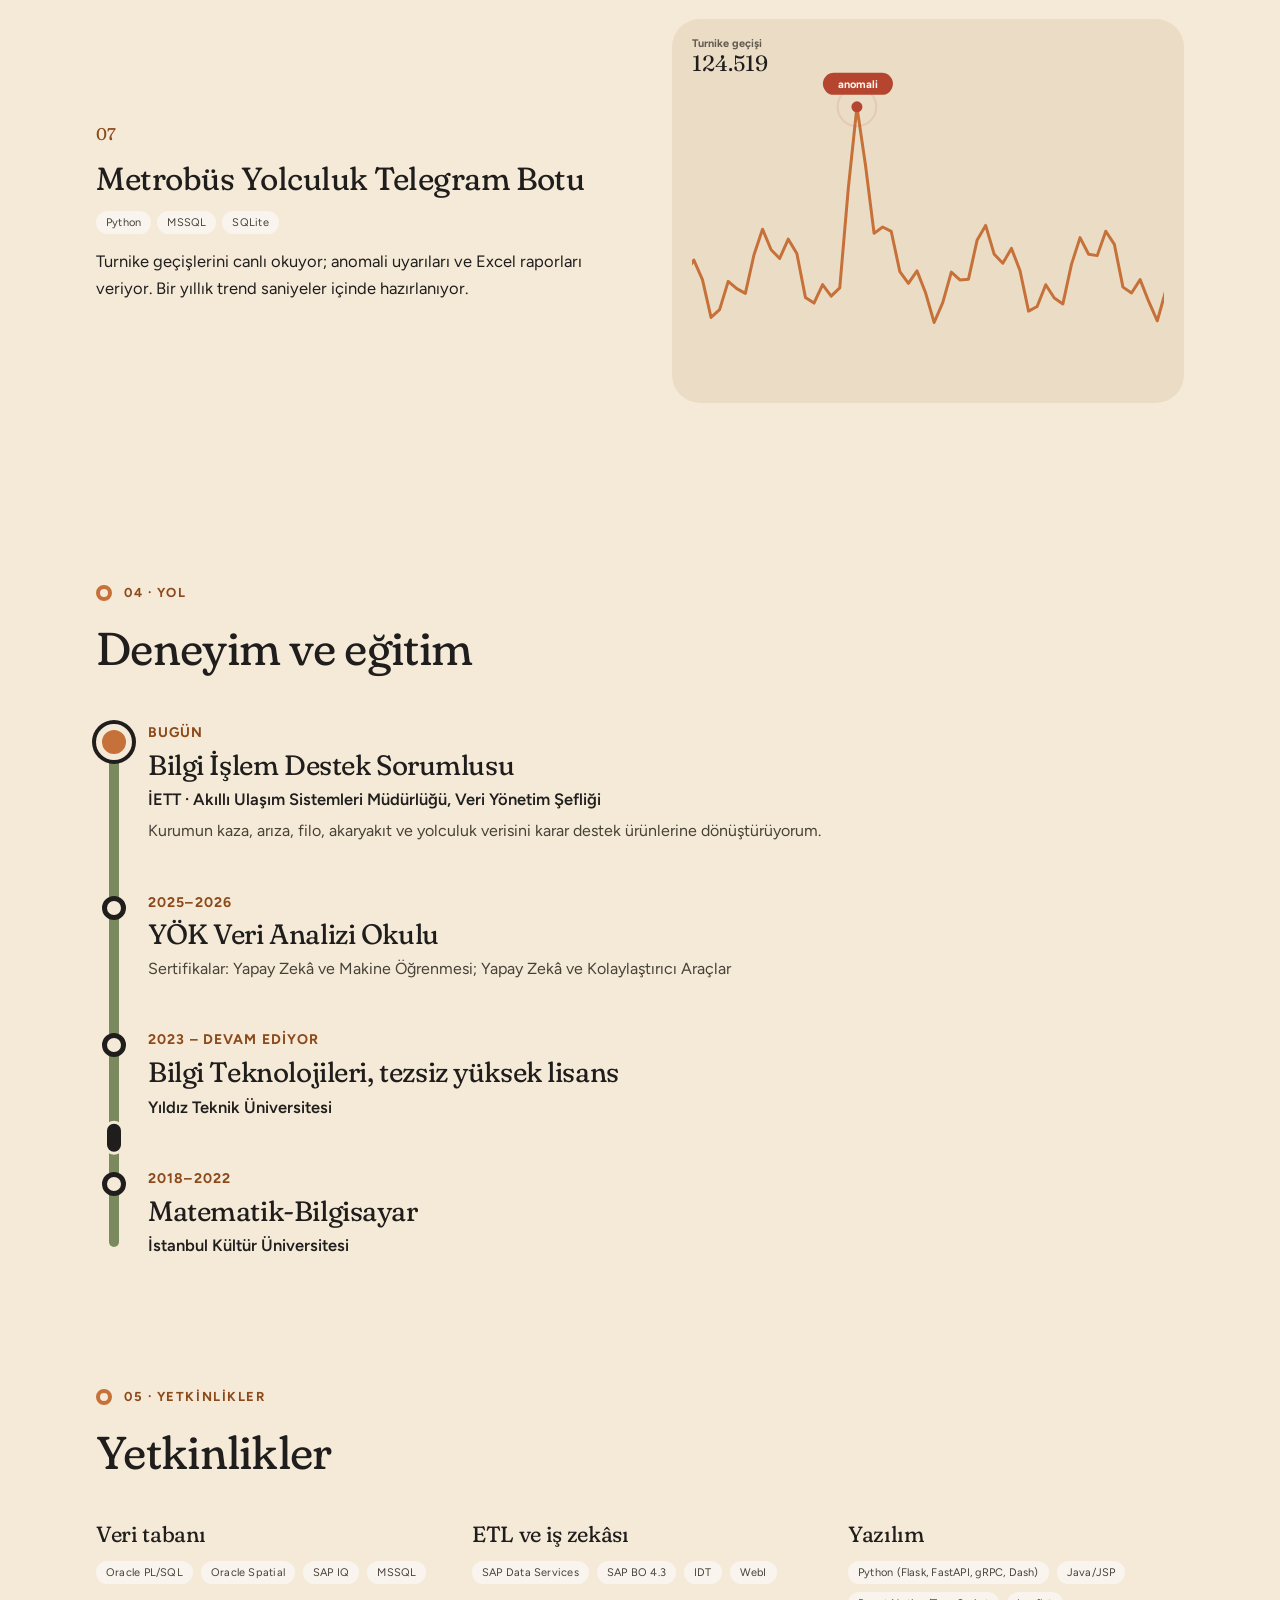
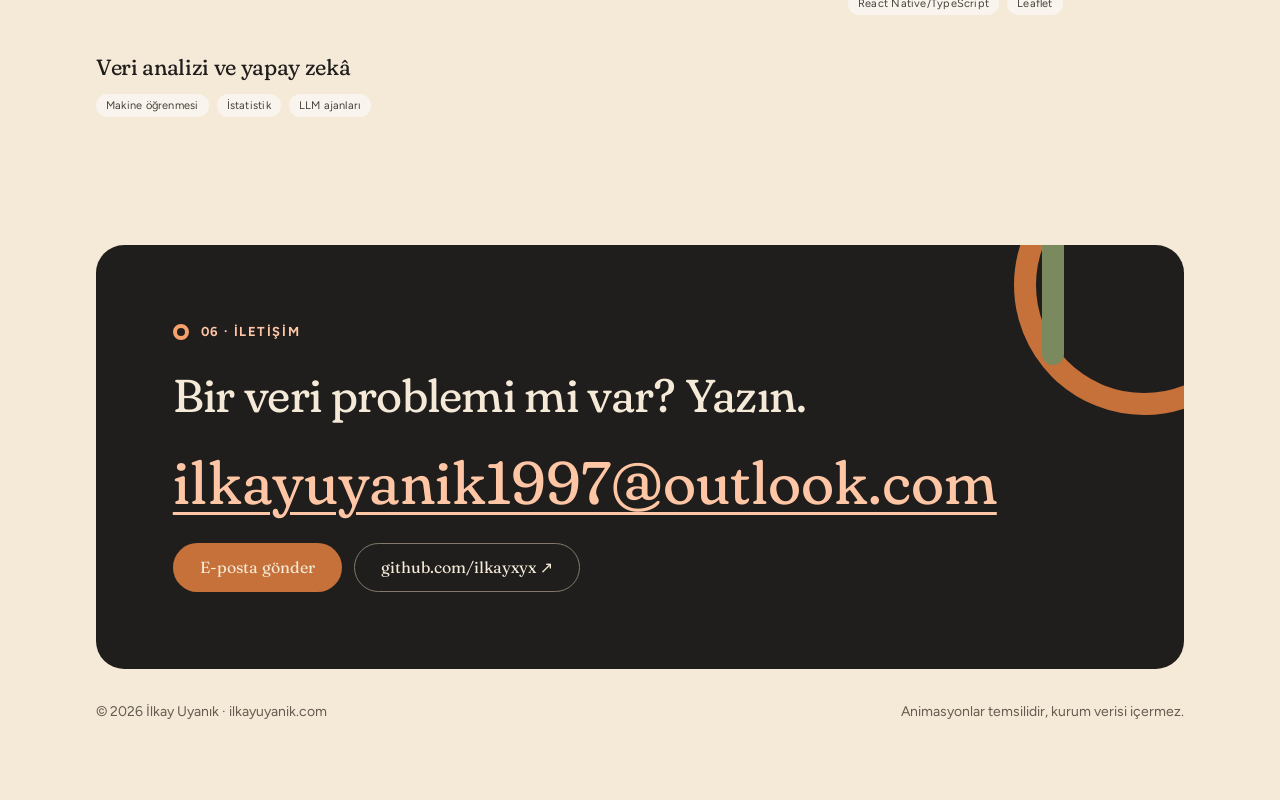
==== commit 6417ae41: "Claude Design tasarımına geçiş Tasarım React/Babel çalıştırıcısı olmadan statik sayfaya çevrildi; ba" ====
--- a/index.html
+++ b/index.html
@@ -3,455 +3,413 @@
 <head>
 <meta charset="utf-8">
 <meta name="viewport" content="width=device-width, initial-scale=1">
-<title>İlkay Uyanık · Veri ve Yazılım</title>
-<meta name="description" content="İlkay Uyanık: İETT Akıllı Ulaşım Sistemleri'nde veri yönetimi, canlı takip uygulamaları, risk haritaları, tahmin modelleri ve yönetim panelleri.">
-<meta property="og:title" content="İlkay Uyanık · Veri ve Yazılım">
+<title>İlkay Uyanık — Veri ve şehir ulaşımı</title>
+<meta name="description" content="İlkay Uyanık: İETT'nin kaza, arıza, filo, akaryakıt ve yolculuk verisini karar destek ürünlerine dönüştüren veri ve yazılım geliştiricisi.">
+<meta property="og:title" content="İlkay Uyanık — Veri ve şehir ulaşımı">
 <meta property="og:description" content="Şehrin hareketini veriye, veriyi karara dönüştürüyorum.">
 <meta property="og:url" content="https://ilkayuyanik.com/">
-<meta name="theme-color" content="#0E1116">
-<link rel="icon" href="data:image/svg+xml,%3Csvg xmlns='http://www.w3.org/2000/svg' viewBox='0 0 28 28'%3E%3Ccircle cx='14' cy='14' r='12' fill='%230E1116' stroke='%23E6EAF0' stroke-width='2'/%3E%3Ccircle cx='14' cy='14' r='5' fill='%23F5A524'/%3E%3C/svg%3E">
-<link rel="preconnect" href="https://fonts.googleapis.com">
-<link href="https://fonts.googleapis.com/css2?family=Space+Grotesk:wght@400;500;600;700&amp;family=JetBrains+Mono:wght@400;500&amp;display=swap" rel="stylesheet">
+<meta name="theme-color" content="#f5ead8">
+<link rel="icon" href="data:image/svg+xml,%3Csvg xmlns='http://www.w3.org/2000/svg' viewBox='0 0 32 32'%3E%3Ccircle cx='16' cy='16' r='11' fill='%23f5ead8' stroke='%23c67139' stroke-width='6'/%3E%3C/svg%3E">
+<link rel="stylesheet" href="assets/styles.css">
 <style>
-body{margin:0;background:#0E1116}
-a{color:#E6EAF0}a:hover{color:#FFFFFF}
-.mono{font-family:'JetBrains Mono',ui-monospace,monospace}
-.chip{font-family:'JetBrains Mono',ui-monospace,monospace;font-size:12px;color:#C4CCD8;border:1px solid #2A323D;border-radius:999px;padding:4px 10px;white-space:nowrap}
-.navlink{color:#9AA4B2;text-decoration:none;font-size:15px;padding:12px 4px}
-.navlink:hover{color:#E6EAF0}
-.btn{display:inline-flex;align-items:center;gap:8px;min-height:48px;padding:0 22px;border-radius:10px;font-weight:600;font-size:16px;text-decoration:none}
-.btn-primary{background:var(--accent);color:#0E1116}
-.btn-primary:hover{color:#0E1116;filter:brightness(1.08)}
-.btn-ghost{border:1px solid #2A323D;color:#E6EAF0}
-.btn-ghost:hover{border-color:#9AA4B2}
-.card{background:#151A21;border:1px solid #232A33;border-radius:16px}
-.viz{background:#0B0E12;border:1px solid #1F262F;border-radius:12px;overflow:hidden;position:relative}
-
-@keyframes ride{from{offset-distance:0%}to{offset-distance:100%}}
-.bus{animation:ride 12s linear infinite;transform-box:view-box;transform-origin:0 0;offset-rotate:0deg}
-.l1{offset-path:path('M20 360 C 140 360, 170 220, 280 220 S 440 80, 540 80')}
-.l2{offset-path:path('M40 60 L 180 60 C 240 60, 280 120, 280 220 C 280 320, 340 380, 540 380')}
-.l3{offset-path:path('M20 220 L 540 220')}
-.d2{animation-delay:-4s}.d3{animation-delay:-8s}.d4{animation-delay:-2s}.d5{animation-delay:-6s}.d6{animation-delay:-10s}
-.p1{offset-path:path('M10 60 L 90 60 L 90 180 L 170 180')}
-.p2{offset-path:path('M30 290 L 30 120 L 150 120 L 150 20')}
-.p3{offset-path:path('M10 240 L 170 240')}
-.fast{animation-duration:7s}
-
-@keyframes pulse{0%,100%{opacity:.35}50%{opacity:1}}
-@keyframes ring{0%{r:6;opacity:.9}100%{r:22;opacity:0}}
-.ring{animation:ring 2.4s ease-out infinite;transform-box:fill-box}
-.cell{border-radius:3px}
-.h0{background:#1A2029}.h1{background:#3A2A1A}.h2{background:#7A4A16}.h3{background:#C9781A}.h4{background:#FF9F1C;animation:pulse 2.2s ease-in-out infinite}
-
-@keyframes draw{from{stroke-dashoffset:600}to{stroke-dashoffset:0}}
-.draw{stroke-dasharray:600;animation:draw 3.2s ease-out infinite alternate}
-
-@keyframes grow{0%{transform:scaleY(.15)}60%,100%{transform:scaleY(1)}}
-.bar{transform-origin:bottom;animation:grow 2.8s ease-out infinite alternate}
-.s1{animation-delay:.1s}.s2{animation-delay:.25s}.s3{animation-delay:.4s}.s4{animation-delay:.55s}.s5{animation-delay:.7s}.s6{animation-delay:.85s}
-
-@keyframes fall{from{transform:translateY(-30px);opacity:0}20%{opacity:1}to{transform:translateY(110px);opacity:0}}
-.drop{position:absolute;top:0;width:2px;height:18px;border-radius:2px;background:#5AB8FF;animation:fall 1.6s linear infinite}
-
-@keyframes bubble{0%,10%{opacity:0;transform:translateY(6px)}25%,85%{opacity:1;transform:translateY(0)}100%{opacity:0}}
-.bub{animation:bubble 5s ease-out infinite}
-.bub2{animation-delay:1.2s}
-
-@keyframes blink{0%,100%{opacity:1}50%{opacity:.3}}
-.live{animation:blink 1.4s ease-in-out infinite}
-
-.motion-off *{animation:none !important}
-@media (prefers-reduced-motion: reduce){*{animation:none !important}}
+html{scroll-behavior:smooth;scroll-padding-top:84px}
+body{margin:0;overflow-x:clip;-webkit-font-smoothing:antialiased;text-rendering:optimizeLegibility}
+a{color:var(--color-accent-700)} a:hover{color:var(--color-accent-800)}
+.btn{white-space:nowrap}
+@media (prefers-reduced-motion: reduce){html{scroll-behavior:auto}}
+body{background:var(--color-bg);color:var(--color-text)}
+h1,h2,h3,[style*="--font-heading"]{font-variation-settings:'SOFT' 100,'WONK' 1}
+.nav-wide{display:none}
+@media (min-width:860px){.nav-wide{display:flex}}
+.mail-link:hover{color:var(--color-accent-200) !important}
+.gh-btn:hover{background:var(--color-neutral-800)}
+[hidden]{display:none !important}
 </style>
-<style>html{scroll-behavior:smooth}</style>
 </head>
 <body>
-<div style="--accent: #F5A524; background: #0E1116; color: #E6EAF0; font-family: 'Space Grotesk', system-ui, sans-serif; min-height: 100vh">
-
-<header style="max-width: 1200px; margin: 0 auto; padding: 20px 24px; display: flex; flex-wrap: wrap; align-items: center; justify-content: space-between; gap: 12px">
-<a href="#top" style="text-decoration: none; display: flex; align-items: center; gap: 10px; font-weight: 700; font-size: 18px">
-<svg width="28" height="28" viewBox="0 0 28 28" aria-hidden="true"><circle cx="14" cy="14" r="12" fill="none" stroke="#E6EAF0" stroke-width="2"></circle><circle cx="14" cy="14" r="5" fill="#F5A524"></circle></svg>
-İlkay Uyanık
-</a>
-<nav aria-label="Ana menü" style="display: flex; flex-wrap: wrap; gap: 20px">
-<a class="navlink" href="#projeler">Projeler</a>
-<a class="navlink" href="#deneyim">Deneyim</a>
-<a class="navlink" href="#yetkinlikler">Yetkinlikler</a>
-<a class="navlink" href="#iletisim">İletişim</a>
+<nav aria-label="Ana menü" style="position:sticky;top:0;z-index:20;background:var(--color-bg)">
+  <div style="max-width:1200px;margin:0 auto;padding:14px clamp(20px,5vw,56px);display:flex;align-items:center;justify-content:space-between;gap:20px">
+    <a href="#top" style="display:flex;align-items:center;gap:10px;text-decoration:none;color:var(--color-text)">
+      <span aria-hidden="true" style="width:18px;height:18px;border-radius:50%;border:5px solid var(--color-accent);background:var(--color-bg)"></span>
+      <span style="font-family:var(--font-heading);font-size:19px">İlkay Uyanık</span>
+    </a>
+    <div style="display:flex;align-items:center;gap:6px">
+      <div class="nav-wide" style="gap:2px">
+          <a href="#veri-yolu" class="btn btn-ghost" style="color:var(--color-text);padding-inline:12px">Veri Yolu</a>
+          <a href="#projeler" class="btn btn-ghost" style="color:var(--color-text);padding-inline:12px">Projeler</a>
+          <a href="#yol" class="btn btn-ghost" style="color:var(--color-text);padding-inline:12px">Yol</a>
+          <a href="#yetkinlikler" class="btn btn-ghost" style="color:var(--color-text);padding-inline:12px">Yetkinlikler</a>
+        </div>
+      <a href="#iletisim" class="btn btn-primary" style="border-radius:999px;padding:10px 20px">İletişim</a>
+    </div>
+  </div>
 </nav>
-</header>
-
-<section id="top" style="max-width: 1200px; margin: 0 auto; padding: 56px 24px 40px; display: flex; flex-wrap: wrap; align-items: center; gap: 48px">
-<div style="flex: 1 1 460px; min-width: 0; display: flex; flex-direction: column; gap: 24px">
-<div class="mono" style="display: flex; align-items: center; gap: 10px; font-size: 13px; color: #9AA4B2; letter-spacing: 0.04em">
-<span class="live" style="width: 8px; height: 8px; border-radius: 50%; background: #3DD6C3"></span>
-VERİ YÖNETİMİ · İETT AKILLI ULAŞIM SİSTEMLERİ
-</div>
-<h1 style="margin: 0; font-size: clamp(40px, 5.4vw, 68px); line-height: 1.04; font-weight: 700; letter-spacing: -0.02em">Şehrin hareketini veriye, veriyi karara dönüştürüyorum.</h1>
-<p style="margin: 0; font-size: 19px; line-height: 1.6; color: #B3BCC8; max-width: 560px">İstanbul'un otobüs filosunun kaza, arıza, akaryakıt ve yolculuk verisinden; canlı takip uygulamaları, risk haritaları, tahmin modelleri ve yönetim panelleri geliştiriyorum.</p>
-<div style="display: flex; flex-wrap: wrap; gap: 12px">
-<a class="btn btn-primary" href="#projeler">Projeleri gör</a>
-<a class="btn btn-ghost" href="#iletisim">İletişime geç</a>
-</div>
-</div>
-<div style="flex: 1 1 420px; min-width: 0">
-<svg viewBox="0 0 560 440" role="img" aria-label="Üç hat üzerinde hareket eden otobüsleri gösteren animasyonlu hat haritası" style="width: 100%; height: auto; display: block">
-<g stroke="#1C232C" stroke-width="1">
-<path d="M0 110 H560 M0 220 H560 M0 330 H560 M140 0 V440 M280 0 V440 M420 0 V440" fill="none"></path>
-</g>
-<path d="M20 360 C 140 360, 170 220, 280 220 S 440 80, 540 80" fill="none" stroke="#F5A524" stroke-width="6" stroke-linecap="round"></path>
-<path d="M40 60 L 180 60 C 240 60, 280 120, 280 220 C 280 320, 340 380, 540 380" fill="none" stroke="#3DD6C3" stroke-width="6" stroke-linecap="round"></path>
-<path d="M20 220 L 540 220" fill="none" stroke="#8B9CFF" stroke-width="6" stroke-linecap="round"></path>
-<g fill="#0E1116" stroke="#E6EAF0" stroke-width="3">
-<circle cx="20" cy="360" r="7"></circle><circle cx="540" cy="80" r="7"></circle>
-<circle cx="40" cy="60" r="7"></circle><circle cx="540" cy="380" r="7"></circle>
-<circle cx="20" cy="220" r="7"></circle><circle cx="540" cy="220" r="7"></circle>
-<circle cx="180" cy="60" r="6"></circle><circle cx="420" cy="220" r="6"></circle><circle cx="140" cy="220" r="6"></circle>
-</g>
-<circle class="ring" cx="280" cy="220" r="6" fill="none" stroke="#E6EAF0" stroke-width="2"></circle>
-<circle cx="280" cy="220" r="12" fill="#0E1116" stroke="#E6EAF0" stroke-width="4"></circle>
-<circle class="bus l1" cx="0" cy="0" r="7" fill="#FFFFFF"></circle>
-<circle class="bus l1 d2" cx="0" cy="0" r="7" fill="#FFFFFF"></circle>
-<circle class="bus l1 d3" cx="0" cy="0" r="7" fill="#FFFFFF"></circle>
-<circle class="bus l2 d4" cx="0" cy="0" r="7" fill="#FFFFFF"></circle>
-<circle class="bus l2 d5" cx="0" cy="0" r="7" fill="#FFFFFF"></circle>
-<circle class="bus l3 d6" cx="0" cy="0" r="7" fill="#FFFFFF"></circle>
-<circle class="bus l3 d2" cx="0" cy="0" r="7" fill="#FFFFFF"></circle>
-<text x="296" y="206" fill="#9AA4B2" font-family="JetBrains Mono, monospace" font-size="12">AKTARMA</text>
-</svg>
-</div>
-</section>
-
-<section aria-label="Öne çıkan rakamlar" style="max-width: 1200px; margin: 0 auto; padding: 0 24px 72px">
-<div style="display: grid; grid-template-columns: repeat(auto-fit, minmax(220px, 1fr)); gap: 1px; background: #232A33; border: 1px solid #232A33; border-radius: 16px; overflow: hidden">
-<div style="background: #0E1116; padding: 24px; display: flex; flex-direction: column; gap: 6px">
-<div style="font-size: 36px; font-weight: 700">7.000</div>
-<div style="color: #9AA4B2; font-size: 15px">araç, 10 saniyede bir canlı takip</div>
-</div>
-<div style="background: #0E1116; padding: 24px; display: flex; flex-direction: column; gap: 6px">
-<div style="font-size: 36px; font-weight: 700">3,5 dk → &lt;1 sn</div>
-<div style="color: #9AA4B2; font-size: 15px">kaza raporu yanıt süresi</div>
-</div>
-<div style="background: #0E1116; padding: 24px; display: flex; flex-direction: column; gap: 6px">
-<div style="font-size: 36px; font-weight: 700">2.600×</div>
-<div style="color: #9AA4B2; font-size: 15px">daha az veri hacmiyle canlı izleme</div>
-</div>
-<div style="background: #0E1116; padding: 24px; display: flex; flex-direction: column; gap: 6px">
-<div style="font-size: 36px; font-weight: 700">1,15 M</div>
-<div style="color: #9AA4B2; font-size: 15px">arıza kaydı tek dashboard'da</div>
-</div>
-</div>
-</section>
-
-<section id="projeler" style="max-width: 1200px; margin: 0 auto; padding: 24px 24px 72px; display: flex; flex-direction: column; gap: 32px">
-<div style="display: flex; flex-direction: column; gap: 10px">
-<div class="mono" style="font-size: 13px; color: #F5A524; letter-spacing: 0.08em">01 / PROJELER</div>
-<h2 style="margin: 0; font-size: 44px; letter-spacing: -0.02em">Yaptığım çalışmalar</h2>
-<p style="margin: 0; color: #9AA4B2; font-size: 17px; max-width: 640px">Animasyonlar temsilidir; kurum verisi içermez, projelerin nasıl çalıştığını gösterir.</p>
-</div>
-
-<article class="card" style="padding: 32px; display: flex; flex-wrap: wrap; gap: 40px; align-items: center">
-<div style="flex: 1 1 420px; min-width: 0; display: flex; flex-direction: column; gap: 16px">
-<div class="mono" style="font-size: 13px; color: #9AA4B2">MOBİL UYGULAMA · iOS / ANDROID · DEVAM EDİYOR</div>
-<h3 style="margin: 0; font-size: 32px">İETT Veri Yolu</h3>
-<p style="margin: 0; color: #B3BCC8; font-size: 17px; line-height: 1.6">Yönetim ve operasyon ekipleri için filo, kaza, arıza ve doluluk verisini tek uygulamada topladım. 7.000 aracın canlı takibi, sefer oynatma, durağa varış tahmini, iOS kilit ekranında Live Activity ve gerçek kaza ısı haritası. 10 servislik Python backend, Active Directory girişi ve rol bazlı yetki.</p>
-<div style="display: flex; flex-wrap: wrap; gap: 8px">
-<span class="chip">React Native</span><span class="chip">TypeScript</span><span class="chip">Python</span><span class="chip">Flask</span><span class="chip">gRPC</span><span class="chip">Oracle</span>
-</div>
-</div>
-<div style="flex: 0 1 260px; display: flex; justify-content: center">
-<div style="width: 220px; height: 420px; border-radius: 36px; border: 8px solid #2A323D; background: #0B0E12; padding: 14px; box-sizing: border-box; display: flex; flex-direction: column; gap: 10px">
-<div style="display: flex; align-items: center; gap: 8px; background: #1A2029; border-radius: 14px; padding: 8px 10px">
-<span class="live" style="width: 8px; height: 8px; border-radius: 50%; background: #F5A524"></span>
-<span class="mono" style="font-size: 11px; color: #E6EAF0">Hat 34 · Durağa 3 dk</span>
-</div>
-<svg viewBox="0 0 180 300" role="img" aria-label="Uygulamadaki canlı araç takibi haritasının temsili animasyonu" style="width: 100%; flex: 1 1 auto">
-<g stroke="#1C232C" stroke-width="1"><path d="M0 60 H180 M0 120 H180 M0 180 H180 M0 240 H180 M30 0 V300 M90 0 V300 M150 0 V300" fill="none"></path></g>
-<path d="M10 60 L 90 60 L 90 180 L 170 180" fill="none" stroke="#F5A524" stroke-width="4" stroke-linecap="round" stroke-linejoin="round"></path>
-<path d="M30 290 L 30 120 L 150 120 L 150 20" fill="none" stroke="#3DD6C3" stroke-width="4" stroke-linecap="round" stroke-linejoin="round"></path>
-<path d="M10 240 L 170 240" fill="none" stroke="#8B9CFF" stroke-width="4" stroke-linecap="round"></path>
-<circle class="bus p1 fast" cx="0" cy="0" r="5" fill="#FFFFFF"></circle>
-<circle class="bus p1 fast d3" cx="0" cy="0" r="5" fill="#FFFFFF"></circle>
-<circle class="bus p2 fast d2" cx="0" cy="0" r="5" fill="#FFFFFF"></circle>
-<circle class="bus p2 fast d5" cx="0" cy="0" r="5" fill="#FFFFFF"></circle>
-<circle class="bus p3 fast d4" cx="0" cy="0" r="5" fill="#FFFFFF"></circle>
-</svg>
-<div class="mono" style="font-size: 10px; color: #9AA4B2; text-align: center">canlı · 10 sn'de bir güncellenir</div>
-</div>
-</div>
-</article>
-
-<div style="display: grid; grid-template-columns: repeat(auto-fit, minmax(340px, 1fr)); gap: 24px">
-<article class="card" style="padding: 28px; display: flex; flex-direction: column; gap: 16px">
-<div class="viz" style="padding: 16px">
-<div style="display: grid; grid-template-columns: repeat(12, minmax(0, 1fr)); gap: 4px">
-<div class="cell h0" style="aspect-ratio: 1 / 1; animation-delay: 0.0s"></div>
-<div class="cell h0" style="aspect-ratio: 1 / 1; animation-delay: 1.5s"></div>
-<div class="cell h1" style="aspect-ratio: 1 / 1; animation-delay: 0.8s"></div>
-<div class="cell h0" style="aspect-ratio: 1 / 1; animation-delay: 0.1s"></div>
-<div class="cell h1" style="aspect-ratio: 1 / 1; animation-delay: 1.6s"></div>
-<div class="cell h2" style="aspect-ratio: 1 / 1; animation-delay: 0.9s"></div>
-<div class="cell h0" style="aspect-ratio: 1 / 1; animation-delay: 0.2s"></div>
-<div class="cell h1" style="aspect-ratio: 1 / 1; animation-delay: 1.7s"></div>
-<div class="cell h3" style="aspect-ratio: 1 / 1; animation-delay: 1.0s"></div>
-<div class="cell h2" style="aspect-ratio: 1 / 1; animation-delay: 0.3s"></div>
-<div class="cell h1" style="aspect-ratio: 1 / 1; animation-delay: 1.8s"></div>
-<div class="cell h0" style="aspect-ratio: 1 / 1; animation-delay: 1.1s"></div>
-<div class="cell h0" style="aspect-ratio: 1 / 1; animation-delay: 0.4s"></div>
-<div class="cell h1" style="aspect-ratio: 1 / 1; animation-delay: 1.9s"></div>
-<div class="cell h2" style="aspect-ratio: 1 / 1; animation-delay: 1.2s"></div>
-<div class="cell h3" style="aspect-ratio: 1 / 1; animation-delay: 0.5s"></div>
-<div class="cell h2" style="aspect-ratio: 1 / 1; animation-delay: 2.0s"></div>
-<div class="cell h1" style="aspect-ratio: 1 / 1; animation-delay: 1.3s"></div>
-<div class="cell h1" style="aspect-ratio: 1 / 1; animation-delay: 0.6s"></div>
-<div class="cell h2" style="aspect-ratio: 1 / 1; animation-delay: 2.1s"></div>
-<div class="cell h4" style="aspect-ratio: 1 / 1; animation-delay: 1.4s"></div>
-<div class="cell h3" style="aspect-ratio: 1 / 1; animation-delay: 0.7s"></div>
-<div class="cell h1" style="aspect-ratio: 1 / 1; animation-delay: 0.0s"></div>
-<div class="cell h0" style="aspect-ratio: 1 / 1; animation-delay: 1.5s"></div>
-<div class="cell h1" style="aspect-ratio: 1 / 1; animation-delay: 0.8s"></div>
-<div class="cell h2" style="aspect-ratio: 1 / 1; animation-delay: 0.1s"></div>
-<div class="cell h3" style="aspect-ratio: 1 / 1; animation-delay: 1.6s"></div>
-<div class="cell h4" style="aspect-ratio: 1 / 1; animation-delay: 0.9s"></div>
-<div class="cell h3" style="aspect-ratio: 1 / 1; animation-delay: 0.2s"></div>
-<div class="cell h2" style="aspect-ratio: 1 / 1; animation-delay: 1.7s"></div>
-<div class="cell h2" style="aspect-ratio: 1 / 1; animation-delay: 1.0s"></div>
-<div class="cell h3" style="aspect-ratio: 1 / 1; animation-delay: 0.3s"></div>
-<div class="cell h3" style="aspect-ratio: 1 / 1; animation-delay: 1.8s"></div>
-<div class="cell h2" style="aspect-ratio: 1 / 1; animation-delay: 1.1s"></div>
-<div class="cell h1" style="aspect-ratio: 1 / 1; animation-delay: 0.4s"></div>
-<div class="cell h0" style="aspect-ratio: 1 / 1; animation-delay: 1.9s"></div>
-<div class="cell h0" style="aspect-ratio: 1 / 1; animation-delay: 1.2s"></div>
-<div class="cell h1" style="aspect-ratio: 1 / 1; animation-delay: 0.5s"></div>
-<div class="cell h2" style="aspect-ratio: 1 / 1; animation-delay: 2.0s"></div>
-<div class="cell h3" style="aspect-ratio: 1 / 1; animation-delay: 1.3s"></div>
-<div class="cell h4" style="aspect-ratio: 1 / 1; animation-delay: 0.6s"></div>
-<div class="cell h3" style="aspect-ratio: 1 / 1; animation-delay: 2.1s"></div>
-<div class="cell h2" style="aspect-ratio: 1 / 1; animation-delay: 1.4s"></div>
-<div class="cell h1" style="aspect-ratio: 1 / 1; animation-delay: 0.7s"></div>
-<div class="cell h2" style="aspect-ratio: 1 / 1; animation-delay: 0.0s"></div>
-<div class="cell h1" style="aspect-ratio: 1 / 1; animation-delay: 1.5s"></div>
-<div class="cell h0" style="aspect-ratio: 1 / 1; animation-delay: 0.8s"></div>
-<div class="cell h0" style="aspect-ratio: 1 / 1; animation-delay: 0.1s"></div>
-<div class="cell h0" style="aspect-ratio: 1 / 1; animation-delay: 1.6s"></div>
-<div class="cell h0" style="aspect-ratio: 1 / 1; animation-delay: 0.9s"></div>
-<div class="cell h1" style="aspect-ratio: 1 / 1; animation-delay: 0.2s"></div>
-<div class="cell h2" style="aspect-ratio: 1 / 1; animation-delay: 1.7s"></div>
-<div class="cell h3" style="aspect-ratio: 1 / 1; animation-delay: 1.0s"></div>
-<div class="cell h2" style="aspect-ratio: 1 / 1; animation-delay: 0.3s"></div>
-<div class="cell h1" style="aspect-ratio: 1 / 1; animation-delay: 1.8s"></div>
-<div class="cell h0" style="aspect-ratio: 1 / 1; animation-delay: 1.1s"></div>
-<div class="cell h1" style="aspect-ratio: 1 / 1; animation-delay: 0.4s"></div>
-<div class="cell h0" style="aspect-ratio: 1 / 1; animation-delay: 1.9s"></div>
-<div class="cell h0" style="aspect-ratio: 1 / 1; animation-delay: 1.2s"></div>
-<div class="cell h1" style="aspect-ratio: 1 / 1; animation-delay: 0.5s"></div>
-<div class="cell h1" style="aspect-ratio: 1 / 1; animation-delay: 2.0s"></div>
-<div class="cell h0" style="aspect-ratio: 1 / 1; animation-delay: 1.3s"></div>
-<div class="cell h0" style="aspect-ratio: 1 / 1; animation-delay: 0.6s"></div>
-<div class="cell h1" style="aspect-ratio: 1 / 1; animation-delay: 2.1s"></div>
-<div class="cell h2" style="aspect-ratio: 1 / 1; animation-delay: 1.4s"></div>
-<div class="cell h2" style="aspect-ratio: 1 / 1; animation-delay: 0.7s"></div>
-<div class="cell h1" style="aspect-ratio: 1 / 1; animation-delay: 0.0s"></div>
-<div class="cell h0" style="aspect-ratio: 1 / 1; animation-delay: 1.5s"></div>
-<div class="cell h0" style="aspect-ratio: 1 / 1; animation-delay: 0.8s"></div>
-<div class="cell h0" style="aspect-ratio: 1 / 1; animation-delay: 0.1s"></div>
-<div class="cell h1" style="aspect-ratio: 1 / 1; animation-delay: 1.6s"></div>
-<div class="cell h2" style="aspect-ratio: 1 / 1; animation-delay: 0.9s"></div>
-<div class="cell h0" style="aspect-ratio: 1 / 1; animation-delay: 0.2s"></div>
-<div class="cell h1" style="aspect-ratio: 1 / 1; animation-delay: 1.7s"></div>
-<div class="cell h0" style="aspect-ratio: 1 / 1; animation-delay: 1.0s"></div>
-<div class="cell h0" style="aspect-ratio: 1 / 1; animation-delay: 0.3s"></div>
-<div class="cell h1" style="aspect-ratio: 1 / 1; animation-delay: 1.8s"></div>
-<div class="cell h1" style="aspect-ratio: 1 / 1; animation-delay: 1.1s"></div>
-<div class="cell h0" style="aspect-ratio: 1 / 1; animation-delay: 0.4s"></div>
-<div class="cell h1" style="aspect-ratio: 1 / 1; animation-delay: 1.9s"></div>
-<div class="cell h2" style="aspect-ratio: 1 / 1; animation-delay: 1.2s"></div>
-<div class="cell h3" style="aspect-ratio: 1 / 1; animation-delay: 0.5s"></div>
-<div class="cell h4" style="aspect-ratio: 1 / 1; animation-delay: 2.0s"></div>
-<div class="cell h2" style="aspect-ratio: 1 / 1; animation-delay: 1.3s"></div>
-<div class="cell h0" style="aspect-ratio: 1 / 1; animation-delay: 0.6s"></div>
-<div class="cell h0" style="aspect-ratio: 1 / 1; animation-delay: 2.1s"></div>
-<div class="cell h0" style="aspect-ratio: 1 / 1; animation-delay: 1.4s"></div>
-<div class="cell h0" style="aspect-ratio: 1 / 1; animation-delay: 0.7s"></div>
-<div class="cell h0" style="aspect-ratio: 1 / 1; animation-delay: 0.0s"></div>
-<div class="cell h1" style="aspect-ratio: 1 / 1; animation-delay: 1.5s"></div>
-<div class="cell h0" style="aspect-ratio: 1 / 1; animation-delay: 0.8s"></div>
-<div class="cell h0" style="aspect-ratio: 1 / 1; animation-delay: 0.1s"></div>
-<div class="cell h1" style="aspect-ratio: 1 / 1; animation-delay: 1.6s"></div>
-<div class="cell h2" style="aspect-ratio: 1 / 1; animation-delay: 0.9s"></div>
-<div class="cell h1" style="aspect-ratio: 1 / 1; animation-delay: 0.2s"></div>
-<div class="cell h0" style="aspect-ratio: 1 / 1; animation-delay: 1.7s"></div>
-</div>
-</div>
-<div class="mono" style="font-size: 13px; color: #9AA4B2">WEB · CBS · RİSK ANALİZİ</div>
-<h3 style="margin: 0; font-size: 26px">İETT Kaza Risk Haritası</h3>
-<p style="margin: 0; color: #B3BCC8; font-size: 16px; line-height: 1.6">Otobüs kazalarını ilçe, hat, garaj ve peron bazında analiz eden interaktif harita. Oracle Spatial ile her kaza otomatik eşleniyor, ilçeler ve şoför grupları istatistiksel eşiklerle risk sınıflarına ayrılıyor; aynı günkü arıza ve ihlaller dakika farkıyla bağlanıyor.</p>
-<div style="display: flex; flex-wrap: wrap; gap: 8px">
-<span class="chip">Java / JSP</span><span class="chip">Oracle Spatial</span><span class="chip">Leaflet</span><span class="chip">ApexCharts</span>
-</div>
-</article>
-
-<article class="card" style="padding: 28px; display: flex; flex-direction: column; gap: 16px">
-<div class="viz" style="padding: 16px">
-<svg viewBox="0 0 300 140" role="img" aria-label="Beklenen ve gerçek yakıt tüketimini karşılaştıran, sapmayı işaretleyen animasyonlu grafik" style="width: 100%; height: auto; display: block">
-<path d="M0 35 H300 M0 70 H300 M0 105 H300" stroke="#1C232C" stroke-width="1" fill="none"></path>
-<path d="M10 100 L 50 92 L 90 96 L 130 84 L 170 88 L 210 80 L 250 82 L 290 76" fill="none" stroke="#6B7685" stroke-width="2" stroke-dasharray="5 5"></path>
-<path class="draw" d="M10 104 L 50 94 L 90 98 L 130 86 L 170 90 L 210 40 L 250 84 L 290 78" fill="none" stroke="#F5A524" stroke-width="3" stroke-linejoin="round"></path>
-<circle class="ring" cx="210" cy="40" r="6" fill="none" stroke="#F5A524" stroke-width="2"></circle>
-<circle cx="210" cy="40" r="5" fill="#F5A524"></circle>
-<text x="150" y="24" fill="#E6EAF0" font-family="JetBrains Mono, monospace" font-size="11">yüksek tüketim</text>
-<text x="10" y="132" fill="#9AA4B2" font-family="JetBrains Mono, monospace" font-size="10">- - beklenen   — gerçek</text>
-</svg>
-</div>
-<div class="mono" style="font-size: 13px; color: #9AA4B2">MAKİNE ÖĞRENMESİ · TAHMİNLEME</div>
-<h3 style="margin: 0; font-size: 26px">Akaryakıt Tüketimi Tahminleme</h3>
-<p style="margin: 0; color: #B3BCC8; font-size: 16px; line-height: 1.6">Her aracın beklenen yakıt tüketimini şoför davranışı, güzergâh, eğim ve trafikle tahmin edip gerçekle kıyaslıyor; yüksek tüketimli araçları erkenden yakalıyor. 13 adımlı Python veri hattı, eski modelin kök neden analizi ve kritik arıza değişkeni.</p>
-<div style="display: flex; flex-wrap: wrap; gap: 8px">
-<span class="chip">Python</span><span class="chip">SAP IQ</span><span class="chip">SAP BO</span><span class="chip">PHP</span>
-</div>
-</article>
-</div>
-
-<div style="display: grid; grid-template-columns: repeat(auto-fit, minmax(300px, 1fr)); gap: 24px">
-<article class="card" style="padding: 24px; display: flex; flex-direction: column; gap: 14px">
-<div class="viz" style="height: 96px">
-<span class="drop" style="left: 12%; animation-delay: 0s"></span>
-<span class="drop" style="left: 28%; animation-delay: .5s"></span>
-<span class="drop" style="left: 44%; animation-delay: 1.1s"></span>
-<span class="drop" style="left: 60%; animation-delay: .3s"></span>
-<span class="drop" style="left: 76%; animation-delay: .8s"></span>
-<span class="drop" style="left: 90%; animation-delay: 1.3s"></span>
-<span class="mono" style="position: absolute; right: 12px; bottom: 10px; font-size: 11px; color: #9AA4B2">39 ilçe · saatlik yağış</span>
-</div>
-<h3 style="margin: 0; font-size: 21px">Yağmurda Hız Yapan Şoförler</h3>
-<p style="margin: 0; color: #B3BCC8; font-size: 15px; line-height: 1.6">Meteoroloji API'si ve günlük milyonlarca GPS kaydıyla, yağışlı saatlerde ilçe bazında hız yapan sürücüleri tespit eden veri hattı ve SAP Data Services ETL akışları.</p>
-<div style="display: flex; flex-wrap: wrap; gap: 8px"><span class="chip">Python</span><span class="chip">SAP Data Services</span><span class="chip">Oracle</span></div>
-</article>
-
-<article class="card" style="padding: 24px; display: flex; flex-direction: column; gap: 14px">
-<div class="viz" style="height: 96px; padding: 14px 16px; box-sizing: border-box; display: flex; flex-direction: column; justify-content: center; gap: 8px">
-<div class="bar s1" style="height: 10px; width: 82%; border-radius: 5px; background: #F5A524; transform-origin: left"></div>
-<div class="bar s3" style="height: 10px; width: 58%; border-radius: 5px; background: #3DD6C3; transform-origin: left"></div>
-<div class="bar s5" style="height: 10px; width: 36%; border-radius: 5px; background: #8B9CFF; transform-origin: left"></div>
-</div>
-<h3 style="margin: 0; font-size: 21px">Metrobüs Sosyal Medya Şikâyet Analizi</h3>
-<p style="margin: 0; color: #B3BCC8; font-size: 15px; line-height: 1.6">45 durak için 10 bini aşkın paylaşımı toplayan bot; 15 ana ve 56 alt konuluk kod kitabıyla yapay zekâ ajanlarının sınıflandırıp denetlediği beş sayfalık panel.</p>
-<div style="display: flex; flex-wrap: wrap; gap: 8px"><span class="chip">Python</span><span class="chip">Selenium</span><span class="chip">LLM</span><span class="chip">Dash</span></div>
-</article>
-
-<article class="card" style="padding: 24px; display: flex; flex-direction: column; gap: 14px">
-<div class="viz" style="height: 96px; padding: 14px 16px 12px; box-sizing: border-box; display: flex; align-items: flex-end; gap: 8px">
-<div class="bar s1" style="flex: 1; height: 90%; border-radius: 4px 4px 0 0; background: #F5A524"></div>
-<div class="bar s2" style="flex: 1; height: 65%; border-radius: 4px 4px 0 0; background: #C9781A"></div>
-<div class="bar s3" style="flex: 1; height: 50%; border-radius: 4px 4px 0 0; background: #7A4A16"></div>
-<div class="bar s4" style="flex: 1; height: 72%; border-radius: 4px 4px 0 0; background: #3DD6C3"></div>
-<div class="bar s5" style="flex: 1; height: 38%; border-radius: 4px 4px 0 0; background: #2A8F84"></div>
-<div class="bar s6" style="flex: 1; height: 28%; border-radius: 4px 4px 0 0; background: #8B9CFF"></div>
-</div>
-<h3 style="margin: 0; font-size: 21px">Arıza Dashboard'u</h3>
-<p style="margin: 0; color: #B3BCC8; font-size: 15px; line-height: 1.6">Filo arızalarını sistem, marka, garaj ve araç bazında izleyen 7 sayfalık yönetim dashboard'u; son 5 yılın 1,15 milyon kaydı tek raporda, butonlarla değişen grafikler.</p>
-<div style="display: flex; flex-wrap: wrap; gap: 8px"><span class="chip">SAP BO 4.3</span><span class="chip">Web Intelligence</span><span class="chip">Sybase IQ</span></div>
-</article>
-
-<article class="card" style="padding: 24px; display: flex; flex-direction: column; gap: 14px">
-<div class="viz" style="height: 96px; padding: 12px 16px; box-sizing: border-box; display: flex; flex-direction: column; justify-content: center; gap: 8px">
-<div class="bub mono" style="align-self: flex-start; font-size: 11px; background: #1A2029; border-radius: 10px 10px 10px 2px; padding: 6px 10px">Yeni kaza · Hat 500T · 14:32</div>
-<div class="bub bub2 mono" style="align-self: flex-end; font-size: 11px; color: #0E1116; background: #F5A524; border-radius: 10px 10px 2px 10px; padding: 6px 10px">/rapor bu hafta</div>
-</div>
-<h3 style="margin: 0; font-size: 21px">Kaza Raporu Telegram Botu</h3>
-<p style="margin: 0; color: #B3BCC8; font-size: 15px; line-height: 1.6">Yeni kazaları yetkili personele anında bildiren, grafik ve güzergâh haritalı raporlar sunan bot. Artımlı yapıyla veri hacmi 2.600 kat azaldı, yanıt süresi 3,5 dakikadan 1 saniyenin altına indi.</p>
-<div style="display: flex; flex-wrap: wrap; gap: 8px"><span class="chip">Java / JSP</span><span class="chip">Oracle</span><span class="chip">Tomcat</span></div>
-</article>
-
-<article class="card" style="padding: 24px; display: flex; flex-direction: column; gap: 14px">
-<div class="viz" style="height: 96px; padding: 12px 16px; box-sizing: border-box">
-<svg viewBox="0 0 300 70" role="img" aria-label="Yolculuk sayısındaki günlük değişimi gösteren animasyonlu çizgi" style="width: 100%; height: 100%; display: block" preserveAspectRatio="none">
-<path class="draw" d="M0 55 L 30 48 L 60 20 L 90 30 L 120 42 L 150 38 L 180 44 L 210 22 L 240 14 L 270 34 L 300 40" fill="none" stroke="#3DD6C3" stroke-width="3" stroke-linejoin="round"></path>
-</svg>
-</div>
-<h3 style="margin: 0; font-size: 21px">Metrobüs Yolculuk Telegram Botu</h3>
-<p style="margin: 0; color: #B3BCC8; font-size: 15px; line-height: 1.6">Turnike geçişlerini canlı okuyup istasyon ve bilet türü kırılımları, Excel raporları ve anomali uyarıları sunan bot. Milyarlarca satırlık geçmiş her gece özetleniyor; bir yıllık trend saniyeler içinde hazır.</p>
-<div style="display: flex; flex-wrap: wrap; gap: 8px"><span class="chip">Python</span><span class="chip">MSSQL</span><span class="chip">SQLite</span></div>
-</article>
-</div>
-</section>
-
-<section id="deneyim" style="max-width: 1200px; margin: 0 auto; padding: 24px 24px 72px; display: flex; flex-direction: column; gap: 32px">
-<div style="display: flex; flex-direction: column; gap: 10px">
-<div class="mono" style="font-size: 13px; color: #F5A524; letter-spacing: 0.08em">02 / DENEYİM VE EĞİTİM</div>
-<h2 style="margin: 0; font-size: 44px; letter-spacing: -0.02em">Yol haritası</h2>
-</div>
-<ol style="list-style: none; margin: 0; padding: 0; display: flex; flex-direction: column; gap: 0; border-left: 3px solid #232A33; margin-left: 8px">
-<li style="position: relative; padding: 0 0 36px 32px">
-<span class="live" style="position: absolute; left: -11px; top: 4px; width: 16px; height: 16px; border-radius: 50%; background: #F5A524; border: 3px solid #0E1116"></span>
-<div class="mono" style="font-size: 13px; color: #9AA4B2">DEVAM EDİYOR</div>
-<h3 style="margin: 6px 0 4px; font-size: 22px">Bilgi İşlem Destek Sorumlusu · İETT</h3>
-<p style="margin: 0; color: #B3BCC8; font-size: 16px; line-height: 1.6; max-width: 760px">Akıllı Ulaşım Sistemleri Müdürlüğü, Veri Yönetim Şefliği. Oracle, SAP IQ ve MSSQL üzerinde milyonlarca satırlık veriyle ETL akışları, raporlama altyapıları, backend servisleri ve mobil uygulamalar.</p>
-</li>
-<li style="position: relative; padding: 0 0 36px 32px">
-<span style="position: absolute; left: -11px; top: 4px; width: 16px; height: 16px; border-radius: 50%; background: #3DD6C3; border: 3px solid #0E1116"></span>
-<div class="mono" style="font-size: 13px; color: #9AA4B2">EYLÜL 2023 · DEVAM EDİYOR</div>
-<h3 style="margin: 6px 0 4px; font-size: 22px">Bilgi Teknolojileri Tezsiz Yüksek Lisans · Yıldız Teknik Üniversitesi</h3>
-<p style="margin: 0; color: #B3BCC8; font-size: 16px; line-height: 1.6; max-width: 760px">Veri madenciliği, yapay zekâ teknikleri, doğal dil işleme, doğa temelli hesaplama, veri tabanı modelleme.</p>
-</li>
-<li style="position: relative; padding: 0 0 0 32px">
-<span style="position: absolute; left: -11px; top: 4px; width: 16px; height: 16px; border-radius: 50%; background: #8B9CFF; border: 3px solid #0E1116"></span>
-<div class="mono" style="font-size: 13px; color: #9AA4B2">EYLÜL 2018 · EYLÜL 2022</div>
-<h3 style="margin: 6px 0 4px; font-size: 22px">Matematik-Bilgisayar · İstanbul Kültür Üniversitesi</h3>
-<p style="margin: 0; color: #B3BCC8; font-size: 16px; line-height: 1.6; max-width: 760px">Analiz, lineer cebir, olasılık ve istatistik; algoritmalar, veri yapıları, veritabanı sistemleri; veri madenciliği, zaman serileri ve regresyon analizi.</p>
-</li>
-</ol>
-</section>
-
-<section id="yetkinlikler" style="max-width: 1200px; margin: 0 auto; padding: 24px 24px 72px; display: flex; flex-direction: column; gap: 32px">
-<div style="display: flex; flex-direction: column; gap: 10px">
-<div class="mono" style="font-size: 13px; color: #F5A524; letter-spacing: 0.08em">03 / YETKİNLİKLER</div>
-<h2 style="margin: 0; font-size: 44px; letter-spacing: -0.02em">Araç kutusu</h2>
-</div>
-<div style="display: grid; grid-template-columns: repeat(auto-fit, minmax(260px, 1fr)); gap: 20px">
-<div class="card" style="padding: 24px; display: flex; flex-direction: column; gap: 14px">
-<h3 style="margin: 0; font-size: 18px">Veri tabanı ve sorgulama</h3>
-<div style="display: flex; flex-wrap: wrap; gap: 8px"><span class="chip">Oracle PL/SQL</span><span class="chip">Oracle Spatial</span><span class="chip">SAP IQ</span><span class="chip">MSSQL</span><span class="chip">Performans</span></div>
-</div>
-<div class="card" style="padding: 24px; display: flex; flex-direction: column; gap: 14px">
-<h3 style="margin: 0; font-size: 18px">ETL ve iş zekâsı</h3>
-<div style="display: flex; flex-wrap: wrap; gap: 8px"><span class="chip">SAP Data Services</span><span class="chip">Delta yükleme</span><span class="chip">SAP BO 4.3</span><span class="chip">IDT Universe</span><span class="chip">WebI</span></div>
-</div>
-<div class="card" style="padding: 24px; display: flex; flex-direction: column; gap: 14px">
-<h3 style="margin: 0; font-size: 18px">Yazılım geliştirme</h3>
-<div style="display: flex; flex-wrap: wrap; gap: 8px"><span class="chip">Python</span><span class="chip">Flask</span><span class="chip">FastAPI</span><span class="chip">gRPC</span><span class="chip">Java / JSP</span><span class="chip">React Native</span><span class="chip">TypeScript</span><span class="chip">Leaflet</span></div>
-</div>
-<div class="card" style="padding: 24px; display: flex; flex-direction: column; gap: 14px">
-<h3 style="margin: 0; font-size: 18px">Veri analizi ve yapay zekâ</h3>
-<div style="display: flex; flex-wrap: wrap; gap: 8px"><span class="chip">Makine öğrenmesi</span><span class="chip">Tahminleme</span><span class="chip">İstatistik</span><span class="chip">LLM ajanları</span><span class="chip">Metin sınıflandırma</span></div>
-</div>
-</div>
-<div class="card" style="padding: 24px; display: flex; flex-wrap: wrap; gap: 16px 32px; align-items: center">
-<h3 style="margin: 0; font-size: 18px">Sertifikalar</h3>
-<span style="color: #B3BCC8; font-size: 15px">YÖK Veri Analizi Okulu 2025–2026 · Yapay Zekâ ve Makine Öğrenmesi</span>
-<span style="color: #B3BCC8; font-size: 15px">Yapay Zekâ ve Kolaylaştırıcı Araçlar</span>
-</div>
-</section>
-
-<section id="iletisim" style="max-width: 1200px; margin: 0 auto; padding: 24px 24px 64px">
-<div class="card" style="padding: clamp(28px, 5vw, 56px); display: flex; flex-direction: column; gap: 20px; align-items: flex-start">
-<div class="mono" style="font-size: 13px; color: #F5A524; letter-spacing: 0.08em">04 / İLETİŞİM</div>
-<h2 style="margin: 0; font-size: clamp(32px, 4.4vw, 52px); letter-spacing: -0.02em; max-width: 760px">Veriyle çözülecek bir probleminiz mi var? Konuşalım.</h2>
-<a href="mailto:ilkayuyanik1997@outlook.com" style="font-size: clamp(18px, 2.4vw, 26px); font-weight: 600; color: #F5A524; text-decoration: none; word-break: break-all">ilkayuyanik1997@outlook.com</a>
-<div style="display: flex; flex-wrap: wrap; gap: 12px">
-<a class="btn btn-primary" href="mailto:ilkayuyanik1997@outlook.com">E-posta gönder</a>
-<a class="btn btn-ghost" href="https://github.com/ilkayxyx">GitHub</a>
-</div>
-<div class="mono" style="font-size: 13px; color: #9AA4B2">İstanbul, Türkiye</div>
-</div>
-</section>
-
-<footer style="max-width: 1200px; margin: 0 auto; padding: 24px; border-top: 1px solid #1C232C; display: flex; flex-wrap: wrap; justify-content: space-between; gap: 12px; color: #9AA4B2; font-size: 14px">
-<span>© 2026 İlkay Uyanık</span>
-<span class="mono">ilkayuyanik.com</span>
-</footer>
-
-</div>
+
+<main id="top">
+  <section aria-labelledby="h-hero" style="max-width:1200px;margin:0 auto;padding:clamp(24px,5vw,64px) clamp(20px,5vw,56px) 0">
+    <div style="display:grid;grid-template-columns:repeat(auto-fit,minmax(min(100%,440px),1fr));gap:clamp(28px,4vw,56px);align-items:center">
+      <div style="display:flex;flex-direction:column;gap:24px;min-width:0">
+        <span style="font-size:14px;font-weight:700;letter-spacing:.12em;text-transform:uppercase;color:var(--color-accent-700)">Veri · Yazılım · İstanbul</span>
+        <h1 id="h-hero" style="margin:0;font-size:clamp(38px,4.8vw,68px);line-height:1.03;letter-spacing:-.02em;text-wrap:balance">Şehrin hareketini veriye, veriyi karara dönüştürüyorum.</h1>
+        <p style="margin:0;font-size:clamp(17px,1.5vw,19px);line-height:1.6;color:var(--color-neutral-800);max-width:520px;text-wrap:pretty">İETT Akıllı Ulaşım Sistemleri Müdürlüğü'nün Veri Yönetim Şefliği'nde Bilgi İşlem Destek Sorumlusuyum. Kurumun kaza, arıza, filo, akaryakıt ve yolculuk verisini karar destek ürünlerine dönüştürüyorum.</p>
+        <div style="display:flex;flex-wrap:wrap;gap:12px">
+          <a href="#veri-yolu" class="btn btn-primary" style="border-radius:999px;padding:14px 26px;font-size:16px">Veri Yolu'nu gör</a>
+          <a href="#iletisim" class="btn btn-secondary" style="border-radius:999px;padding:14px 26px;font-size:16px">İletişime geç</a>
+        </div>
+      </div>
+      <div style="position:relative;min-width:0;height:clamp(320px,44vw,580px);border-radius:var(--radius-lg);overflow:hidden;background:var(--color-neutral-200)">
+        <canvas id="heroRef" aria-hidden="true" style="position:absolute;inset:0;width:100%;height:100%;display:block"></canvas>
+      </div>
+    </div>
+
+    <ul aria-label="Öne çıkan rakamlar" style="list-style:none;margin:clamp(48px,6vw,80px) 0 0;padding:0;display:grid;grid-template-columns:repeat(auto-fit,minmax(min(100%,230px),1fr));gap:36px 32px">
+      <li style="display:flex;flex-direction:column;gap:10px">
+        <span aria-hidden="true" style="width:44px;height:8px;border-radius:4px;background:var(--color-accent)"></span>
+        <span style="font-family:var(--font-heading);font-size:clamp(38px,4vw,52px);line-height:1">7.000</span>
+        <span style="font-size:16px;color:var(--color-neutral-800);max-width:240px">araç 10 saniyede bir canlı takip</span>
+      </li>
+      <li style="display:flex;flex-direction:column;gap:10px">
+        <span aria-hidden="true" style="width:44px;height:8px;border-radius:4px;background:var(--color-accent-2)"></span>
+        <span style="font-family:var(--font-heading);font-size:clamp(38px,4vw,52px);line-height:1">&lt; 1 sn</span>
+        <span style="font-size:16px;color:var(--color-neutral-800);max-width:240px">kaza raporu 3,5 dakikadan 1 saniyenin altına</span>
+      </li>
+      <li style="display:flex;flex-direction:column;gap:10px">
+        <span aria-hidden="true" style="width:44px;height:8px;border-radius:4px;background:var(--color-neutral-800)"></span>
+        <span style="font-family:var(--font-heading);font-size:clamp(38px,4vw,52px);line-height:1">2.600×</span>
+        <span style="font-size:16px;color:var(--color-neutral-800);max-width:240px">canlı izlemede 2.600 kat daha az veri</span>
+      </li>
+      <li style="display:flex;flex-direction:column;gap:10px">
+        <span aria-hidden="true" style="width:44px;height:8px;border-radius:4px;background:var(--color-accent-400)"></span>
+        <span style="font-family:var(--font-heading);font-size:clamp(38px,4vw,52px);line-height:1">1,15 <span style="font-size:.55em">milyon</span></span>
+        <span style="font-size:16px;color:var(--color-neutral-800);max-width:240px">arıza kaydı tek dashboard'da</span>
+      </li>
+    </ul>
+  </section>
+
+  <section aria-labelledby="h-hat" style="max-width:1200px;margin:0 auto;padding:clamp(80px,10vw,140px) clamp(20px,5vw,56px) 0">
+    <div style="display:flex;align-items:center;gap:12px;margin-bottom:20px"><span aria-hidden="true" style="width:16px;height:16px;border-radius:50%;border:4px solid var(--color-accent);background:var(--color-bg)"></span><span style="font-size:13px;font-weight:700;letter-spacing:.12em;text-transform:uppercase;color:var(--color-accent-700)">01 · Uçtan uca</span></div>
+    <h2 id="h-hat" style="margin:0 0 48px;font-size:clamp(30px,3.6vw,46px);max-width:760px;text-wrap:balance">Ham veriden telefondaki ekrana kadar bütün hat.</h2>
+    <ol style="list-style:none;margin:0;padding:0;display:grid;grid-template-columns:repeat(auto-fit,minmax(min(100%,200px),1fr));gap:36px 0">
+      <li style="display:flex;flex-direction:column;gap:16px;padding-right:24px">
+        <div aria-hidden="true" style="display:flex;align-items:center"><span style="flex:none;width:22px;height:22px;border-radius:50%;border:5px solid var(--color-text);background:var(--color-bg)"></span><span style="flex:1;height:8px;background:var(--color-accent);border-radius:0 4px 4px 0;margin-left:-2px"></span></div>
+        <strong style="font-family:var(--font-heading);font-weight:400;font-size:22px">Veri</strong>
+        <span style="font-size:15.5px;color:var(--color-neutral-800);text-wrap:pretty">Oracle, SAP IQ ve MSSQL üzerinde milyonlarca satırlık veriyle çalışmak</span>
+      </li>
+      <li style="display:flex;flex-direction:column;gap:16px;padding-right:24px">
+        <div aria-hidden="true" style="display:flex;align-items:center"><span style="flex:none;width:22px;height:22px;border-radius:50%;border:5px solid var(--color-text);background:var(--color-bg)"></span><span style="flex:1;height:8px;background:var(--color-accent);border-radius:0 4px 4px 0;margin-left:-2px"></span></div>
+        <strong style="font-family:var(--font-heading);font-weight:400;font-size:22px">Akış ve rapor</strong>
+        <span style="font-size:15.5px;color:var(--color-neutral-800);text-wrap:pretty">SAP Data Services ile ETL akışları, SAP BusinessObjects ile dashboard'lar kurmak</span>
+      </li>
+      <li style="display:flex;flex-direction:column;gap:16px;padding-right:24px">
+        <div aria-hidden="true" style="display:flex;align-items:center"><span style="flex:none;width:22px;height:22px;border-radius:50%;border:5px solid var(--color-text);background:var(--color-bg)"></span><span style="flex:1;height:8px;background:var(--color-accent);border-radius:0 4px 4px 0;margin-left:-2px"></span></div>
+        <strong style="font-family:var(--font-heading);font-weight:400;font-size:22px">Servis</strong>
+        <span style="font-size:15.5px;color:var(--color-neutral-800);text-wrap:pretty">Python (Flask, gRPC, Dash) ve Java/JSP ile backend servisleri yazmak</span>
+      </li>
+      <li style="display:flex;flex-direction:column;gap:16px;padding-right:24px">
+        <div aria-hidden="true" style="display:flex;align-items:center"><span style="flex:none;width:22px;height:22px;border-radius:50%;border:5px solid var(--color-text);background:var(--color-bg)"></span><span style="flex:1;height:8px;background:var(--color-accent);border-radius:0 4px 4px 0;margin-left:-2px"></span></div>
+        <strong style="font-family:var(--font-heading);font-weight:400;font-size:22px">Mobil</strong>
+        <span style="font-size:15.5px;color:var(--color-neutral-800);text-wrap:pretty">React Native ile iOS/Android uygulamaları geliştirmek</span>
+      </li>
+      <li style="display:flex;flex-direction:column;gap:16px;padding-right:24px">
+        <div aria-hidden="true" style="display:flex;align-items:center"><span style="flex:none;width:22px;height:22px;border-radius:50%;border:5px solid var(--color-text);background:var(--color-accent-2)"></span></div>
+        <strong style="font-family:var(--font-heading);font-weight:400;font-size:22px">Tahmin</strong>
+        <span style="font-size:15.5px;color:var(--color-neutral-800);text-wrap:pretty">Makine öğrenmesiyle tahmin yapmak, yapay zekâ ajanlarıyla metin sınıflandırmak</span>
+      </li>
+    </ol>
+  </section>
+
+  <section id="veri-yolu" aria-labelledby="h-vy" style="max-width:1200px;margin:0 auto;padding:clamp(80px,10vw,140px) clamp(20px,5vw,56px) 0">
+    <div style="display:flex;align-items:center;gap:12px;margin-bottom:20px"><span aria-hidden="true" style="width:16px;height:16px;border-radius:50%;border:4px solid var(--color-accent);background:var(--color-bg)"></span><span style="font-size:13px;font-weight:700;letter-spacing:.12em;text-transform:uppercase;color:var(--color-accent-700)">02 · Öne çıkan proje</span></div>
+    <div style="display:flex;flex-wrap:wrap;align-items:flex-end;justify-content:space-between;gap:20px 48px;margin-bottom:40px">
+      <div style="display:flex;flex-direction:column;gap:16px;max-width:640px">
+        <h2 id="h-vy" style="margin:0;font-size:clamp(44px,6vw,84px);line-height:1">Veri Yolu</h2>
+        <p style="margin:0;font-size:clamp(17px,1.5vw,19px);color:var(--color-neutral-800);text-wrap:pretty">Yönetim ve operasyon ekipleri için geliştirdiğim mobil uygulama. Web portalındaki modülleri mobile taşıyıp genişlettim.</p>
+      </div>
+      <div style="display:flex;gap:8px;flex-wrap:wrap"><span class="tag tag-accent-2">iOS</span><span class="tag tag-accent-2">Android</span><span class="tag tag-neutral">React Native · TypeScript</span></div>
+    </div>
+
+    <div role="tablist" aria-label="Veri Yolu modülleri" style="display:flex;flex-wrap:wrap;gap:8px;margin-bottom:12px">
+      <button type="button" role="tab" id="vy-tab-0" data-i="0" aria-selected="true" aria-controls="vy-panel" class="btn btn-secondary vy-tab" style="border-radius:999px;padding:11px 20px;font-size:15px">Sefer İzleme</button>
+        <button type="button" role="tab" id="vy-tab-1" data-i="1" aria-selected="false" aria-controls="vy-panel" class="btn btn-secondary vy-tab" style="border-radius:999px;padding:11px 20px;font-size:15px">Kaza Takip</button>
+        <button type="button" role="tab" id="vy-tab-2" data-i="2" aria-selected="false" aria-controls="vy-panel" class="btn btn-secondary vy-tab" style="border-radius:999px;padding:11px 20px;font-size:15px">Kaza Yoğunluğu</button>
+        <button type="button" role="tab" id="vy-tab-3" data-i="3" aria-selected="false" aria-controls="vy-panel" class="btn btn-secondary vy-tab" style="border-radius:999px;padding:11px 20px;font-size:15px">Arıza Takip</button>
+        <button type="button" role="tab" id="vy-tab-4" data-i="4" aria-selected="false" aria-controls="vy-panel" class="btn btn-secondary vy-tab" style="border-radius:999px;padding:11px 20px;font-size:15px">Canlı Doluluk</button>
+    </div>
+    <div style="display:flex;align-items:center;gap:14px;min-height:36px;margin-bottom:36px">
+      <div aria-hidden="true" style="flex:1;max-width:360px;height:6px;border-radius:3px;background:var(--color-neutral-300);overflow:hidden"><div id="progRef" style="height:100%;width:0%;border-radius:3px;background:var(--color-accent)"></div></div>
+      <button type="button" id="vy-auto" class="btn btn-ghost" style="font-size:14px;color:var(--color-accent-700)">Otomatik geçişi durdur</button>
+    </div>
+
+    <div style="display:grid;grid-template-columns:repeat(auto-fit,minmax(min(100%,340px),1fr));gap:clamp(36px,5vw,72px);align-items:center">
+      <div style="display:flex;justify-content:center;min-width:0">
+        <div style="position:relative;width:min(330px,86vw)">
+          <div aria-hidden="true" style="position:absolute;width:118%;aspect-ratio:1;border-radius:50%;background:var(--color-accent-2-200);left:-9%;top:16%"></div>
+          <div style="position:relative;padding:11px;background:var(--color-text);border-radius:54px;box-shadow:var(--shadow-lg)">
+            <canvas id="phoneRef" role="img" aria-label="Veri Yolu uygulaması, Sefer İzleme ekranı animasyonu" style="display:block;width:100%;aspect-ratio:300/650;border-radius:43px;background:var(--color-neutral-100)"></canvas>
+          </div>
+        </div>
+      </div>
+      <div id="vy-panel" role="tabpanel" aria-labelledby="vy-tab-0" aria-live="polite" style="display:flex;flex-direction:column;gap:18px;min-width:0;max-width:520px">
+        <span style="font-size:13px;font-weight:700;letter-spacing:.12em;text-transform:uppercase;color:var(--color-neutral-700)" id="vy-num">Modül 1 / 5</span>
+        <h3 style="margin:0;font-size:clamp(30px,3.2vw,40px)" id="vy-label">Sefer İzleme</h3>
+        <p style="margin:0;font-size:17px;line-height:1.65;text-wrap:pretty" id="vy-desc"></p>
+        <div id="vy-extra-wrap" style="display:flex;flex-direction:column;gap:10px">
+            <span style="font-size:13px;font-weight:700;letter-spacing:.08em;text-transform:uppercase;color:var(--color-neutral-700)">Ayrıca</span>
+            <div id="vy-extra" style="display:flex;flex-wrap:wrap;gap:8px"></div>
+          </div>
+        <p id="vy-credit" hidden style="margin:0;padding:14px 20px;border-radius:var(--radius-md);background:var(--color-accent-2-200);color:var(--color-accent-2-900);font-size:15px"></p>
+        <p style="margin:6px 0 0;font-size:13px;color:var(--color-neutral-700)">Animasyonlar temsilidir, kurum verisi içermez.</p>
+      </div>
+    </div>
+
+    <div style="margin-top:clamp(64px,8vw,104px);background:var(--color-surface);border-radius:var(--radius-lg);padding:clamp(28px,4vw,56px)">
+      <h3 style="margin:0 0 32px;font-size:clamp(26px,2.6vw,32px)">Altyapı</h3>
+      <div style="display:flex;flex-direction:column;gap:28px">
+        <div style="display:grid;grid-template-columns:repeat(auto-fit,minmax(min(100%,220px),1fr));gap:6px 32px;align-items:baseline">
+          <span style="font-family:var(--font-heading);font-size:30px;color:var(--color-accent-700)">10 servis</span>
+          <span style="font-size:17px;grid-column:span 2">10 servislik Python backend</span>
+        </div>
+        <div style="display:grid;grid-template-columns:repeat(auto-fit,minmax(min(100%,220px),1fr));gap:6px 32px;align-items:baseline">
+          <span style="font-family:var(--font-heading);font-size:30px;color:var(--color-accent-700)">AD + Face ID</span>
+          <span style="font-size:17px;grid-column:span 2">Active Directory + Face ID ile giriş, rol bazlı yetki ve tek kullanıcı-tek cihaz kuralı</span>
+        </div>
+        <div style="display:grid;grid-template-columns:repeat(auto-fit,minmax(min(100%,220px),1fr));gap:6px 32px;align-items:baseline">
+          <span style="font-family:var(--font-heading);font-size:30px;color:var(--color-accent-700)">Monitor</span>
+          <span style="font-size:17px;grid-column:span 2">Veri Yolu Monitor: kullanım analitiği, hata ve performans izleme, servisleri telefondan yönetme</span>
+        </div>
+        <div style="display:grid;grid-template-columns:repeat(auto-fit,minmax(min(100%,220px),1fr));gap:6px 32px;align-items:baseline">
+          <span style="font-family:var(--font-heading);font-size:30px;color:var(--color-accent-700)">Panel</span>
+          <span style="font-size:17px;grid-column:span 2">Yönetici paneli</span>
+        </div>
+      </div>
+      <div style="display:flex;flex-wrap:wrap;align-items:center;gap:10px;margin-top:40px">
+        <span style="font-size:13px;font-weight:700;letter-spacing:.08em;text-transform:uppercase;color:var(--color-neutral-800);margin-right:6px">Yakında mobilde</span>
+        <span class="tag tag-outline">Zayi</span><span class="tag tag-outline">Şikâyet</span><span class="tag tag-outline">Yakıt</span><span class="tag tag-outline">Sosyal medya analizi</span>
+      </div>
+    </div>
+  </section>
+
+  <section id="projeler" aria-labelledby="h-pr" style="max-width:1200px;margin:0 auto;padding:clamp(80px,10vw,140px) clamp(20px,5vw,56px) 0">
+    <div style="display:flex;align-items:center;gap:12px;margin-bottom:20px"><span aria-hidden="true" style="width:16px;height:16px;border-radius:50%;border:4px solid var(--color-accent);background:var(--color-bg)"></span><span style="font-size:13px;font-weight:700;letter-spacing:.12em;text-transform:uppercase;color:var(--color-accent-700)">03 · Diğer projeler</span></div>
+    <h2 id="h-pr" style="margin:0 0 24px;font-size:clamp(30px,3.6vw,46px)">Diğer projeler</h2>
+    <div style="display:flex;flex-direction:column">
+
+      <article style="display:grid;grid-template-columns:repeat(auto-fit,minmax(min(100%,340px),1fr));gap:28px clamp(32px,5vw,72px);align-items:center;padding-block:clamp(32px,4vw,52px)">
+        <div style="display:flex;flex-direction:column;gap:14px;min-width:0">
+          <span style="font-family:var(--font-heading);font-size:17px;color:var(--color-accent-700)">01</span>
+          <h3 style="margin:0;font-size:clamp(26px,2.6vw,32px)">Kaza Risk Haritası</h3>
+          <div style="display:flex;flex-wrap:wrap;gap:6px"><span class="tag tag-neutral">Java/JSP</span><span class="tag tag-neutral">Oracle Spatial</span><span class="tag tag-neutral">Leaflet</span></div>
+          <p style="margin:0;font-size:16.5px;line-height:1.65;text-wrap:pretty">Otobüs kazalarını ilçe, hat, garaj ve peron bazında analiz ediyor. Her kaza koordinatından otomatik eşleniyor. İlçeler ve şoför yaş/kıdem grupları istatistiksel eşiklerle risk sınıflarına ayrılıyor. Aynı günkü arıza ve ihlaller kazaya dakika farkıyla bağlanıyor.</p>
+        </div>
+        <div style="position:relative;aspect-ratio:4/3;border-radius:var(--radius-lg);background:var(--color-surface);overflow:hidden;min-width:0"><canvas id="pr0" aria-hidden="true" style="position:absolute;inset:0;width:100%;height:100%"></canvas></div>
+      </article>
+
+      <article style="display:grid;grid-template-columns:repeat(auto-fit,minmax(min(100%,340px),1fr));gap:28px clamp(32px,5vw,72px);align-items:center;padding-block:clamp(32px,4vw,52px)">
+        <div style="display:flex;flex-direction:column;gap:14px;min-width:0">
+          <span style="font-family:var(--font-heading);font-size:17px;color:var(--color-accent-700)">02</span>
+          <h3 style="margin:0;font-size:clamp(26px,2.6vw,32px)">Akaryakıt Tüketimi Tahminleme</h3>
+          <div style="display:flex;flex-wrap:wrap;gap:6px"><span class="tag tag-neutral">Python</span><span class="tag tag-neutral">SAP IQ</span><span class="tag tag-neutral">SAP BO</span></div>
+          <p style="margin:0;font-size:16.5px;line-height:1.65;text-wrap:pretty">Her aracın beklenen tüketimi şoför davranışı, güzergâh, eğim ve trafikle tahmin edilip gerçekle kıyaslanıyor, yüksek tüketen araçlar erken yakalanıyor. 13 adımlı veri hattı var. Eski modelin kök neden analizini yapıp tahmin sürecini yeniden kurdum.</p>
+        </div>
+        <div style="position:relative;aspect-ratio:4/3;border-radius:var(--radius-lg);background:var(--color-surface);overflow:hidden;min-width:0"><canvas id="pr1" aria-hidden="true" style="position:absolute;inset:0;width:100%;height:100%"></canvas></div>
+      </article>
+
+      <article style="display:grid;grid-template-columns:repeat(auto-fit,minmax(min(100%,340px),1fr));gap:28px clamp(32px,5vw,72px);align-items:center;padding-block:clamp(32px,4vw,52px)">
+        <div style="display:flex;flex-direction:column;gap:14px;min-width:0">
+          <span style="font-family:var(--font-heading);font-size:17px;color:var(--color-accent-700)">03</span>
+          <h3 style="margin:0;font-size:clamp(26px,2.6vw,32px)">Yağmurda Hız Yapan Şoförler</h3>
+          <div style="display:flex;flex-wrap:wrap;gap:6px"><span class="tag tag-neutral">Python</span><span class="tag tag-neutral">SAP Data Services</span></div>
+          <p style="margin:0;font-size:16.5px;line-height:1.65;text-wrap:pretty">39 ilçenin saatlik yağışı ve günlük milyonlarca GPS kaydıyla, yağışta hız yapan sürücüleri ilçe bazında tespit ediyor. Delta yüklemeli ETL akışları kurdum.</p>
+        </div>
+        <div style="position:relative;aspect-ratio:4/3;border-radius:var(--radius-lg);background:var(--color-surface);overflow:hidden;min-width:0"><canvas id="pr2" aria-hidden="true" style="position:absolute;inset:0;width:100%;height:100%"></canvas></div>
+      </article>
+
+      <article style="display:grid;grid-template-columns:repeat(auto-fit,minmax(min(100%,340px),1fr));gap:28px clamp(32px,5vw,72px);align-items:center;padding-block:clamp(32px,4vw,52px)">
+        <div style="display:flex;flex-direction:column;gap:14px;min-width:0">
+          <span style="font-family:var(--font-heading);font-size:17px;color:var(--color-accent-700)">04</span>
+          <h3 style="margin:0;font-size:clamp(26px,2.6vw,32px)">Metrobüs Sosyal Medya Şikâyet Analizi</h3>
+          <div style="display:flex;flex-wrap:wrap;gap:6px"><span class="tag tag-neutral">Python</span><span class="tag tag-neutral">Selenium</span><span class="tag tag-neutral">LLM</span><span class="tag tag-neutral">Dash</span></div>
+          <p style="margin:0;font-size:16.5px;line-height:1.65;text-wrap:pretty">45 durak için 10 bini aşkın paylaşım toplandı. 15 ana ve 56 alt konuluk kod kitabıyla yapay zekâ ajanları kodluyor, ikinci bir ajan denetliyor. Beş sayfalık panel var.</p>
+        </div>
+        <div style="position:relative;aspect-ratio:4/3;border-radius:var(--radius-lg);background:var(--color-surface);overflow:hidden;min-width:0"><canvas id="pr3" aria-hidden="true" style="position:absolute;inset:0;width:100%;height:100%"></canvas></div>
+      </article>
+
+      <article style="display:grid;grid-template-columns:repeat(auto-fit,minmax(min(100%,340px),1fr));gap:28px clamp(32px,5vw,72px);align-items:center;padding-block:clamp(32px,4vw,52px)">
+        <div style="display:flex;flex-direction:column;gap:14px;min-width:0">
+          <span style="font-family:var(--font-heading);font-size:17px;color:var(--color-accent-700)">05</span>
+          <h3 style="margin:0;font-size:clamp(26px,2.6vw,32px)">Arıza Dashboard'u</h3>
+          <div style="display:flex;flex-wrap:wrap;gap:6px"><span class="tag tag-neutral">SAP BO 4.3</span><span class="tag tag-neutral">Web Intelligence</span><span class="tag tag-neutral">Sybase IQ</span></div>
+          <p style="margin:0;font-size:16.5px;line-height:1.65;text-wrap:pretty">7 sayfa, son 5 yılın 1,15 milyon kaydı. Butonlarla değişen grafikler var.</p>
+        </div>
+        <div style="position:relative;aspect-ratio:4/3;border-radius:var(--radius-lg);background:var(--color-surface);overflow:hidden;min-width:0"><canvas id="pr4" aria-hidden="true" style="position:absolute;inset:0;width:100%;height:100%"></canvas></div>
+      </article>
+
+      <article style="display:grid;grid-template-columns:repeat(auto-fit,minmax(min(100%,340px),1fr));gap:28px clamp(32px,5vw,72px);align-items:center;padding-block:clamp(32px,4vw,52px)">
+        <div style="display:flex;flex-direction:column;gap:14px;min-width:0">
+          <span style="font-family:var(--font-heading);font-size:17px;color:var(--color-accent-700)">06</span>
+          <h3 style="margin:0;font-size:clamp(26px,2.6vw,32px)">Kaza Raporu Telegram Botu</h3>
+          <div style="display:flex;flex-wrap:wrap;gap:6px"><span class="tag tag-neutral">Java/JSP</span><span class="tag tag-neutral">Oracle</span></div>
+          <p style="margin:0;font-size:16.5px;line-height:1.65;text-wrap:pretty">Yeni kazaları anında bildiriyor, grafik ve güzergâh haritalı raporlar veriyor. Veri hacmini 2.600 kat azalttım, yanıt süresini 3,5 dakikadan 1 saniyenin altına indirdim.</p>
+        </div>
+        <div style="position:relative;aspect-ratio:4/3;border-radius:var(--radius-lg);background:var(--color-surface);overflow:hidden;min-width:0"><canvas id="pr5" aria-hidden="true" style="position:absolute;inset:0;width:100%;height:100%"></canvas></div>
+      </article>
+
+      <article style="display:grid;grid-template-columns:repeat(auto-fit,minmax(min(100%,340px),1fr));gap:28px clamp(32px,5vw,72px);align-items:center;padding-block:clamp(32px,4vw,52px)">
+        <div style="display:flex;flex-direction:column;gap:14px;min-width:0">
+          <span style="font-family:var(--font-heading);font-size:17px;color:var(--color-accent-700)">07</span>
+          <h3 style="margin:0;font-size:clamp(26px,2.6vw,32px)">Metrobüs Yolculuk Telegram Botu</h3>
+          <div style="display:flex;flex-wrap:wrap;gap:6px"><span class="tag tag-neutral">Python</span><span class="tag tag-neutral">MSSQL</span><span class="tag tag-neutral">SQLite</span></div>
+          <p style="margin:0;font-size:16.5px;line-height:1.65;text-wrap:pretty">Turnike geçişlerini canlı okuyor; anomali uyarıları ve Excel raporları veriyor. Bir yıllık trend saniyeler içinde hazırlanıyor.</p>
+        </div>
+        <div style="position:relative;aspect-ratio:4/3;border-radius:var(--radius-lg);background:var(--color-surface);overflow:hidden;min-width:0"><canvas id="pr6" aria-hidden="true" style="position:absolute;inset:0;width:100%;height:100%"></canvas></div>
+      </article>
+
+    </div>
+  </section>
+
+  <section id="yol" aria-labelledby="h-yol" style="max-width:1200px;margin:0 auto;padding:clamp(80px,10vw,140px) clamp(20px,5vw,56px) 0">
+    <div style="display:flex;align-items:center;gap:12px;margin-bottom:20px"><span aria-hidden="true" style="width:16px;height:16px;border-radius:50%;border:4px solid var(--color-accent);background:var(--color-bg)"></span><span style="font-size:13px;font-weight:700;letter-spacing:.12em;text-transform:uppercase;color:var(--color-accent-700)">04 · Yol</span></div>
+    <h2 id="h-yol" style="margin:0 0 48px;font-size:clamp(30px,3.6vw,46px)">Deneyim ve eğitim</h2>
+    <div style="position:relative;max-width:760px">
+    <div aria-hidden="true" style="position:absolute;left:13px;top:12px;bottom:12px;width:10px;border-radius:5px;background:var(--color-accent-2)"></div>
+    <div id="tlDot" aria-hidden="true" style="position:absolute;left:8px;top:12px;width:20px;height:34px;border-radius:10px;background:var(--color-text);border:3px solid var(--color-bg);z-index:1"></div>
+    <ol style="list-style:none;margin:0;padding:0 0 0 52px;display:flex;flex-direction:column;gap:48px">
+      <li style="position:relative;display:flex;flex-direction:column;gap:6px">
+        <span aria-hidden="true" style="position:absolute;left:-52px;top:2px;width:36px;height:36px;border-radius:50%;background:var(--color-accent);border:6px solid var(--color-bg);box-shadow:0 0 0 4px var(--color-text)"></span>
+        <span style="font-size:14px;font-weight:700;letter-spacing:.08em;text-transform:uppercase;color:var(--color-accent-700)">Bugün</span>
+        <h3 style="margin:0;font-size:clamp(22px,2.2vw,28px)">Bilgi İşlem Destek Sorumlusu</h3>
+        <span style="font-size:16.5px;font-weight:600">İETT · Akıllı Ulaşım Sistemleri Müdürlüğü, Veri Yönetim Şefliği</span>
+        <span style="font-size:16px;color:var(--color-neutral-800)">Kurumun kaza, arıza, filo, akaryakıt ve yolculuk verisini karar destek ürünlerine dönüştürüyorum.</span>
+      </li>
+      <li style="position:relative;display:flex;flex-direction:column;gap:6px">
+        <span aria-hidden="true" style="position:absolute;left:-46px;top:4px;width:24px;height:24px;border-radius:50%;background:var(--color-bg);border:5px solid var(--color-text)"></span>
+        <span style="font-size:14px;font-weight:700;letter-spacing:.08em;text-transform:uppercase;color:var(--color-accent-700)">2025–2026</span>
+        <h3 style="margin:0;font-size:clamp(22px,2.2vw,28px)">YÖK Veri Analizi Okulu</h3>
+        <span style="font-size:16px;color:var(--color-neutral-800)">Sertifikalar: Yapay Zekâ ve Makine Öğrenmesi; Yapay Zekâ ve Kolaylaştırıcı Araçlar</span>
+      </li>
+      <li style="position:relative;display:flex;flex-direction:column;gap:6px">
+        <span aria-hidden="true" style="position:absolute;left:-46px;top:4px;width:24px;height:24px;border-radius:50%;background:var(--color-bg);border:5px solid var(--color-text)"></span>
+        <span style="font-size:14px;font-weight:700;letter-spacing:.08em;text-transform:uppercase;color:var(--color-accent-700)">2023 – devam ediyor</span>
+        <h3 style="margin:0;font-size:clamp(22px,2.2vw,28px)">Bilgi Teknolojileri, tezsiz yüksek lisans</h3>
+        <span style="font-size:16.5px;font-weight:600">Yıldız Teknik Üniversitesi</span>
+      </li>
+      <li style="position:relative;display:flex;flex-direction:column;gap:6px">
+        <span aria-hidden="true" style="position:absolute;left:-46px;top:4px;width:24px;height:24px;border-radius:50%;background:var(--color-bg);border:5px solid var(--color-text)"></span>
+        <span style="font-size:14px;font-weight:700;letter-spacing:.08em;text-transform:uppercase;color:var(--color-accent-700)">2018–2022</span>
+        <h3 style="margin:0;font-size:clamp(22px,2.2vw,28px)">Matematik-Bilgisayar</h3>
+        <span style="font-size:16.5px;font-weight:600">İstanbul Kültür Üniversitesi</span>
+      </li>
+    </ol>
+    </div>
+  </section>
+
+  <section id="yetkinlikler" aria-labelledby="h-yt" style="max-width:1200px;margin:0 auto;padding:clamp(80px,10vw,140px) clamp(20px,5vw,56px) 0">
+    <div style="display:flex;align-items:center;gap:12px;margin-bottom:20px"><span aria-hidden="true" style="width:16px;height:16px;border-radius:50%;border:4px solid var(--color-accent);background:var(--color-bg)"></span><span style="font-size:13px;font-weight:700;letter-spacing:.12em;text-transform:uppercase;color:var(--color-accent-700)">05 · Yetkinlikler</span></div>
+    <h2 id="h-yt" style="margin:0 0 44px;font-size:clamp(30px,3.6vw,46px)">Yetkinlikler</h2>
+    <div style="display:grid;grid-template-columns:repeat(auto-fit,minmax(min(100%,250px),1fr));gap:40px 40px">
+      <div style="display:flex;flex-direction:column;gap:14px">
+        <h3 style="margin:0;font-size:22px">Veri tabanı</h3>
+        <div style="display:flex;flex-wrap:wrap;gap:8px"><span class="tag tag-neutral">Oracle PL/SQL</span><span class="tag tag-neutral">Oracle Spatial</span><span class="tag tag-neutral">SAP IQ</span><span class="tag tag-neutral">MSSQL</span></div>
+      </div>
+      <div style="display:flex;flex-direction:column;gap:14px">
+        <h3 style="margin:0;font-size:22px">ETL ve iş zekâsı</h3>
+        <div style="display:flex;flex-wrap:wrap;gap:8px"><span class="tag tag-neutral">SAP Data Services</span><span class="tag tag-neutral">SAP BO 4.3</span><span class="tag tag-neutral">IDT</span><span class="tag tag-neutral">WebI</span></div>
+      </div>
+      <div style="display:flex;flex-direction:column;gap:14px">
+        <h3 style="margin:0;font-size:22px">Yazılım</h3>
+        <div style="display:flex;flex-wrap:wrap;gap:8px"><span class="tag tag-neutral">Python (Flask, FastAPI, gRPC, Dash)</span><span class="tag tag-neutral">Java/JSP</span><span class="tag tag-neutral">React Native/TypeScript</span><span class="tag tag-neutral">Leaflet</span></div>
+      </div>
+      <div style="display:flex;flex-direction:column;gap:14px">
+        <h3 style="margin:0;font-size:22px">Veri analizi ve yapay zekâ</h3>
+        <div style="display:flex;flex-wrap:wrap;gap:8px"><span class="tag tag-neutral">Makine öğrenmesi</span><span class="tag tag-neutral">İstatistik</span><span class="tag tag-neutral">LLM ajanları</span></div>
+      </div>
+    </div>
+  </section>
+
+  <section id="iletisim" aria-labelledby="h-il" style="max-width:1200px;margin:0 auto;padding:clamp(80px,10vw,140px) clamp(20px,5vw,56px) clamp(48px,6vw,80px)">
+    <div style="background:var(--color-text);color:var(--color-bg);border-radius:var(--radius-lg);padding:clamp(32px,6vw,80px);display:flex;flex-direction:column;gap:28px;position:relative;overflow:hidden">
+      <span aria-hidden="true" style="position:absolute;right:-90px;top:-90px;width:260px;height:260px;border-radius:50%;border:22px solid var(--color-accent)"></span>
+      <span aria-hidden="true" style="position:absolute;right:120px;top:-40px;width:22px;height:160px;border-radius:11px;background:var(--color-accent-2)"></span>
+      <div style="display:flex;align-items:center;gap:12px;position:relative"><span aria-hidden="true" style="width:16px;height:16px;border-radius:50%;border:4px solid var(--color-accent-400);background:var(--color-text)"></span><span style="font-size:13px;font-weight:700;letter-spacing:.12em;text-transform:uppercase;color:var(--color-accent-300)">06 · İletişim</span></div>
+      <h2 id="h-il" style="margin:0;font-size:clamp(30px,3.6vw,46px);color:var(--color-bg);position:relative;max-width:640px">Bir veri problemi mi var? Yazın.</h2>
+      <a href="mailto:ilkayuyanik1997@outlook.com" style="font-family:var(--font-heading);font-size:clamp(22px,5vw,60px);line-height:1.1;color:var(--color-accent-300);text-decoration:underline;text-decoration-thickness:3px;text-underline-offset:8px;overflow-wrap:anywhere;position:relative" class="mail-link">ilkayuyanik1997@outlook.com</a>
+      <div style="display:flex;flex-wrap:wrap;gap:12px;position:relative">
+        <a href="mailto:ilkayuyanik1997@outlook.com" class="btn btn-primary" style="border-radius:999px;padding:14px 26px;font-size:16px">E-posta gönder</a>
+        <a href="https://github.com/ilkayxyx" target="_blank" rel="noopener" class="btn gh-btn" style="border-radius:999px;padding:14px 26px;font-size:16px;color:var(--color-bg);border-color:var(--color-neutral-600)">github.com/ilkayxyx ↗</a>
+      </div>
+    </div>
+    <footer style="display:flex;flex-wrap:wrap;justify-content:space-between;gap:12px;margin-top:32px;font-size:14px;color:var(--color-neutral-700)">
+      <span>© 2026 İlkay Uyanık · ilkayuyanik.com</span>
+      <span>Animasyonlar temsilidir, kurum verisi içermez.</span>
+    </footer>
+  </section>
+</main>
+<script src="assets/anim.js"></script>
+<script>
+(function () {
+  var MODS = [
+  { label: 'Sefer İzleme', desc: 'Araçlar gRPC akışıyla trafik renkli (akıcı/yoğun/durma) bir haritada hareket ediyor. Üstte KPI şeridi var (TOPLAM, İETT, GECİKME, ARIZA). Durağa dokununca alttan "SIRADAKİ ARAÇLAR" paneli açılıyor ve varış süreleri geri sayıyor. "Haber ver"e basılınca iOS kilit ekranında Live Activity beliriyor.', extra: ['Sefer oynatma', 'Canlı trafik katmanı', 'Hat karnesi'] },
+  { label: 'Kaza Takip', desc: "Haritadaki kaza kümeleri yakınlaştıkça tek tek noktalara ayrılıyor, son 30 dakikadaki kazalar nabız gibi atıyor. Operatör KPI'ları düne göre artış/azalış oklarıyla gösteriliyor. Saatlik dağılım grafiği var.", extra: [] },
+  { label: 'Kaza Yoğunluğu', desc: 'Brifing kartı dönemi tek cümleyle özetliyor. Harita yakınlaştıkça ilçe renklendirmesinden kümelere, oradan noktalara geçiyor; kara noktalar çift kırmızı halkayla işaretli. Gün × saat ısı matrisi var.', extra: [] },
+  { label: 'Arıza Takip', desc: 'Açılış animasyonunda önce kapalı arızalar yeşil, sonra açık arızalar kırmızı beliriyor, ardından amber bir "hazır" çizgisi geçiyor. AKTİF / KAPALI / ÇEKİCİ / ZAYİ kartları, nabız atan "YENİ" rozeti ve 24 saatlik grafik var.', extra: [] },
+  { label: 'Canlı Doluluk', desc: "Doluluk halkaları doluyor, Boş'tan Kritik'e bantlar oluşuyor. Sensöre güvenilmeyen ölçümde yüzde yerine kesikli halka gösteriliyor. Biniş/iniş grafiği var.", extra: [], credit: 'Bu modül bir ekip arkadaşımın web modülü; ben mobile taşıyıp genişlettim.' }
+];
+  var PROJ = ['risk', 'fuel', 'rain', 'social', 'dash', 'tele', 'metro'];
+  var $ = function (id) { return document.getElementById(id); };
+  var tabs = [].slice.call(document.querySelectorAll('.vy-tab'));
+  var state = { active: 0, auto: true, start: performance.now() };
+  var phone = null;
+
+  function render() {
+    var a = state.active, m = MODS[a];
+    tabs.forEach(function (t, i) {
+      var on = i === a;
+      t.setAttribute('aria-selected', on ? 'true' : 'false');
+      t.style.background = on ? 'var(--color-text)' : 'transparent';
+      t.style.color = on ? 'var(--color-bg)' : 'var(--color-text)';
+      t.style.borderColor = on ? 'var(--color-text)' : 'var(--color-neutral-400)';
+    });
+    $('vy-panel').setAttribute('aria-labelledby', 'vy-tab-' + a);
+    $('vy-num').textContent = 'Modül ' + (a + 1) + ' / ' + MODS.length;
+    $('vy-label').textContent = m.label;
+    $('vy-desc').textContent = m.desc;
+    $('vy-extra-wrap').hidden = !m.extra.length;
+    $('vy-extra').innerHTML = '';
+    m.extra.forEach(function (x) { var s = document.createElement('span'); s.className = 'tag tag-accent'; s.textContent = x; $('vy-extra').appendChild(s); });
+    $('vy-credit').hidden = !m.credit;
+    $('vy-credit').textContent = m.credit || '';
+    $('phoneRef').setAttribute('aria-label', 'Veri Yolu uygulaması, ' + m.label + ' ekranı animasyonu');
+    $('vy-auto').textContent = state.auto ? 'Otomatik geçişi durdur' : 'Otomatik geçişi başlat';
+    if (phone) phone.refresh();
+  }
+
+  tabs.forEach(function (t, i) {
+    t.addEventListener('click', function () { state.active = i; state.auto = false; state.start = performance.now(); render(); });
+  });
+  $('vy-auto').addEventListener('click', function () { state.auto = !state.auto; state.start = performance.now(); render(); });
+
+  var VY = window.VY;
+  if (VY.reduced()) state.auto = false;
+  VY.mount($('heroRef'), 'hero', { still: 9, get: function () { return { pings: true }; } });
+  phone = VY.mount($('phoneRef'), 'phone', {
+    get: function () {
+      return { m: state.active, start: state.start, prog: function (p) { $('progRef').style.width = (state.auto ? p * 100 : 100) + '%'; } };
+    }
+  });
+  PROJ.forEach(function (name, i) { VY.mount($('pr' + i), name, { still: 4 + i * .3 }); });
+  VY.tick(function (now) {
+    var d = $('tlDot'); if (!d || !d.parentElement) return;
+    var H = d.parentElement.clientHeight - 58, u = (now / 1000 % 9) / 9, k = u < .5 ? u * 2 : 2 - u * 2, e = k * k * (3 - 2 * k);
+    d.style.transform = 'translateY(' + (e * H) + 'px)';
+  });
+  setInterval(function () {
+    if (!state.auto) return;
+    if (performance.now() - state.start > VY.PH.dur[state.active] * 1000) {
+      state.active = (state.active + 1) % MODS.length; state.start = performance.now(); render();
+    }
+  }, 150);
+  render();
+})();
+</script>
 </body>
 </html>
--- a/assets/styles.css
+++ b/assets/styles.css
@@ -0,0 +1,257 @@
+/* Organic — design-system tokens and component classes. This file is the source of truth for the system's look; retune it here and see readme.md. */
+@import url('https://fonts.googleapis.com/css2?family=Fraunces:opsz,wght,SOFT,WONK@9..144,800,100,1&family=Figtree:wght@400;600;700&display=swap');
+
+:root {
+  --color-bg: #f5ead8;
+  --color-surface: #ebddc5;
+  --color-text: #201e1d;
+  --color-accent: #c67139;
+  --color-accent-2: #7a8a5e;
+  --color-divider: color-mix(in srgb, #201e1d 16%, transparent);
+
+  /* Tonal ramps — generated in OKLCH on one shared lightness scale, so the
+     same step of any role matches the others in visual value. */
+  --color-neutral-100: #f9f4ed;
+  --color-neutral-200: #eee7db;
+  --color-neutral-300: #dcd3c4;
+  --color-neutral-400: #c0b6a5;
+  --color-neutral-500: #a19786;
+  --color-neutral-600: #82796a;
+  --color-neutral-700: #645c50;
+  --color-neutral-800: #474238;
+  --color-neutral-900: #2e2b25;
+
+  --color-accent-100: #fff2eb;
+  --color-accent-200: #ffe1d0;
+  --color-accent-300: #ffc6a5;
+  --color-accent-400: #f6a06b;
+  --color-accent-500: #d67f48;
+  --color-accent-600: #b2622d;
+  --color-accent-700: #8c491a;
+  --color-accent-800: #643312;
+  --color-accent-900: #402310;
+
+  --color-accent-2-100: #f0fae1;
+  --color-accent-2-200: #e1eecc;
+  --color-accent-2-300: #ccdbb2;
+  --color-accent-2-400: #aebf92;
+  --color-accent-2-500: #8fa073;
+  --color-accent-2-600: #728157;
+  --color-accent-2-700: #56633f;
+  --color-accent-2-800: #3d472b;
+  --color-accent-2-900: #272e1b;
+
+  --font-heading: 'Fraunces', system-ui, sans-serif;
+  --font-heading-weight: 400;
+  --font-body: "Figtree", system-ui, sans-serif;
+
+  --space-1: 4.4px;
+  --space-2: 8.8px;
+  --space-3: 13.2px;
+  --space-4: 17.6px;
+  --space-6: 26.4px;
+  --space-8: 35.2px;
+
+  --radius-sm: 8px;
+  --radius-md: 16px;
+  --radius-lg: 28px;
+
+  /* Elevation — derived from the ground: soft ink-tinted shadows on a
+     light theme, a hairline edge + ambient darkness on a dark one. */
+  --shadow-sm: 0 1px 2px color-mix(in srgb, #2e2b25 14%, transparent);
+  --shadow-md: 0 3px 10px color-mix(in srgb, #2e2b25 16%, transparent);
+  --shadow-lg: 0 12px 32px color-mix(in srgb, #2e2b25 22%, transparent);
+}
+
+body {
+  background: var(--color-bg);
+  color: var(--color-text);
+  font-family: var(--font-body);
+}
+h1, h2, h3, h4 { font-family: var(--font-heading); font-weight: var(--font-heading-weight); }
+
+.washed{filter:saturate(0.6) contrast(0.85) brightness(1.1) opacity(0.94)}
+
+/* ══════════════════════════════════════════════════════════════════════════
+   Components — built with the tokens above. Plain CSS
+   on plain HTML: no JavaScript, no build step. Each class is documented in
+   readme.md and demonstrated in foundations/ and components/.
+   ══════════════════════════════════════════════════════════════════════ */
+
+*, *::before, *::after { box-sizing: border-box; }
+body { margin: 0; font-size: 15px; line-height: 1.55; font-weight: 400; }
+h1, h2, h3, h4, h5, h6 {
+  font-family: var(--font-heading); font-weight: var(--font-heading-weight);
+  line-height: 1.12; letter-spacing: -0.015em; margin: 0 0 var(--space-2);
+}
+h1 { font-size: 42px; }
+h2 { font-size: 32px; }
+h3 { font-size: 25px; }
+h4 { font-size: 20px; }
+h5 { font-size: 16px; }
+h6 { font-size: 13px; }
+h6 { letter-spacing: 0.08em; text-transform: uppercase; }
+p { margin: 0 0 var(--space-3); }
+a { color: var(--color-accent); text-underline-offset: 3px; }
+img { display: block; max-width: 100%; }
+figure { margin: 0; }
+figcaption {
+  font-size: 11px; margin-top: var(--space-1);
+  color: color-mix(in srgb, var(--color-text) 55%, transparent);
+}
+.text-muted { color: color-mix(in srgb, var(--color-text) 55%, transparent); }
+:focus { outline: none; }
+:focus-visible { outline: 2px solid var(--color-accent); outline-offset: 2px; }
+::selection { background: color-mix(in srgb, var(--color-accent) 30%, transparent); }
+
+/* — rules — */
+.hr {
+  height: 1px; border: 0; margin: var(--space-4) 0;
+  background: var(--color-divider);
+}
+
+/* — buttons — */
+.btn {
+  display: inline-flex; align-items: center; justify-content: center; gap: 6px;
+  cursor: pointer; text-decoration: none;
+  font-family: var(--font-heading); font-weight: var(--font-heading-weight);
+  font-size: 14px; line-height: 1.2; color: var(--color-text); /* matches the .input's 14px —
+     the pair sits side by side in sign-up rows */
+  background: transparent; border: 1px solid transparent;
+  padding: var(--space-2) calc(var(--space-3) * 1.2);
+  border-radius: var(--radius-md);
+}
+.btn svg { display: block; }
+.btn:disabled { opacity: 0.45; cursor: not-allowed; }
+.btn-primary { background: var(--color-accent); color: var(--color-bg); }
+.btn-primary:hover { background: var(--color-accent-600); }
+.btn-primary:active { background: var(--color-accent-700); }
+.btn-secondary { border-color: var(--color-divider); }
+.btn-secondary:hover { background: color-mix(in srgb, var(--color-text) 7%, transparent); }
+.btn-secondary:active { background: color-mix(in srgb, var(--color-text) 14%, transparent); }
+.btn-ghost { color: var(--color-accent); padding-inline: var(--space-1); }
+.btn-ghost:hover { background: color-mix(in srgb, var(--color-accent) 10%, transparent); }
+.btn-ghost:active { background: color-mix(in srgb, var(--color-accent) 18%, transparent); }
+.btn-icon { width: 36px; height: 36px; padding: 0; }
+.btn-block { width: 100%; margin-top: var(--space-2); }
+
+/* — forms — */
+.field > label {
+  display: block; font-size: 12px; margin-bottom: 5px;
+  color: color-mix(in srgb, var(--color-text) 70%, transparent);
+}
+.input {
+  width: 100%; min-height: 36px; padding: 6px 10px; font: inherit;
+  font-size: 14px; color: var(--color-text); caret-color: var(--color-accent);
+  background: var(--color-surface);
+  border: 1px solid var(--color-divider); border-radius: var(--radius-md);
+}
+.input:hover { border-color: color-mix(in srgb, var(--color-text) 45%, transparent); }
+.input:focus-visible { border-color: var(--color-accent); outline-offset: 0; }
+textarea.input { min-height: 90px; resize: vertical; }
+.radio { display: inline-flex; align-items: center; gap: 8px; cursor: pointer; font-size: 14px; }
+.radio input, .seg-opt input {
+  position: absolute; opacity: 0; width: 0; height: 0; pointer-events: none;
+}
+.radio .dot {
+  width: 16px; height: 16px; flex: none; border-radius: 50%;
+  border: 1.5px solid var(--color-divider);
+}
+.radio:hover .dot { border-color: var(--color-accent); }
+.radio input:checked + .dot {
+  border-color: var(--color-accent); background: var(--color-accent);
+  box-shadow: inset 0 0 0 4px var(--color-bg);
+}
+.radio input:focus-visible + .dot { outline: 2px solid var(--color-accent); outline-offset: 2px; }
+.seg {
+  display: inline-flex; overflow: hidden;
+  border: 1px solid var(--color-divider); border-radius: var(--radius-md);
+}
+.seg-opt {
+  display: inline-flex; align-items: center; gap: 6px;
+  padding: 7px 12px; font-size: 13px; cursor: pointer;
+}
+.seg-opt + .seg-opt { border-left: 1px solid var(--color-divider); }
+.seg-opt:has(input:checked) { background: var(--color-accent); color: var(--color-bg); }
+.seg-opt:not(:has(input:checked)):hover { background: color-mix(in srgb, var(--color-text) 7%, transparent); }
+.seg-opt:has(input:focus-visible) { outline: 2px solid var(--color-accent); outline-offset: -2px; }
+
+/* — cards — */
+.card {
+  display: flex; flex-direction: column; gap: var(--space-2);
+  padding: var(--space-3); border-radius: var(--radius-md); background: var(--color-surface);
+}
+.card-kicker { font-size: 10px; letter-spacing: 0.1em; text-transform: uppercase; color: var(--color-accent); }
+.card-title {
+  font-family: var(--font-heading); font-weight: var(--font-heading-weight);
+  font-size: 17px; line-height: 1.2;
+}
+.card-body { margin: 0; font-size: 13px; opacity: 0.8; flex: 1; }
+.card-meta {
+  display: flex; align-items: center; gap: 6px; font-size: 11px;
+  color: color-mix(in srgb, var(--color-text) 50%, transparent);
+}
+.elev-sm { box-shadow: var(--shadow-sm); }
+.elev-md { box-shadow: var(--shadow-md); }
+.elev-lg { box-shadow: var(--shadow-lg); }
+
+/* — tags — */
+.tag {
+  display: inline-flex; align-items: center; font-size: 11px;
+  letter-spacing: 0.02em; padding: 3px 10px;
+  border-radius: calc(var(--radius-md) * 0.75);
+}
+.tag-accent { background: var(--color-accent-100); color: var(--color-accent-800); }
+.tag-accent-2 { background: var(--color-accent-2-100); color: var(--color-accent-2-800); }
+.tag-neutral { background: var(--color-neutral-100); color: var(--color-neutral-800); }
+.tag-outline { border: 1px solid var(--color-accent); color: var(--color-accent); }
+
+/* — navigation — */
+.nav {
+  display: flex; align-items: center; gap: var(--space-4);
+  padding: var(--space-3) var(--space-4);
+  border-bottom: none;
+}
+.nav-brand {
+  font-family: var(--font-heading); font-weight: var(--font-heading-weight);
+  font-size: 18px; margin-right: auto;
+}
+.nav a { color: inherit; text-decoration: none; font-size: 14px; }
+.nav a:hover, .nav a[aria-current='page'] { color: var(--color-accent); }
+
+/* — tables — */
+.table { width: 100%; border-collapse: collapse; font-size: 14px; }
+.table th {
+  text-align: left; font-size: 11px; letter-spacing: 0.08em; text-transform: uppercase;
+  color: color-mix(in srgb, var(--color-text) 60%, transparent);
+  padding: var(--space-2); border-bottom: 1px solid var(--color-divider);
+}
+.table td {
+  padding: var(--space-2);
+  border-bottom: 1px solid color-mix(in srgb, var(--color-text) 8%, transparent);
+}
+.table tbody tr:hover { background: color-mix(in srgb, var(--color-text) 4%, transparent); }
+
+/* — dialog — */
+.dialog-backdrop {
+  position: fixed; inset: 0; display: grid; place-items: center;
+  padding: var(--space-4);
+  background: color-mix(in srgb, var(--color-neutral-900) 50%, transparent);
+}
+.dialog {
+  width: min(440px, 100%); display: flex; flex-direction: column; gap: var(--space-3);
+  padding: var(--space-4); border-radius: var(--radius-lg);
+  background: var(--color-surface); box-shadow: var(--shadow-lg);
+}
+.dialog-title {
+  font-family: var(--font-heading); font-weight: var(--font-heading-weight);
+  font-size: 20px;
+}
+.dialog-body { font-size: 14px; opacity: 0.85; }
+.dialog-actions { display: flex; justify-content: flex-end; gap: var(--space-2); margin-top: var(--space-2); }
+
+/* — rounded frame: everything softens, small controls go pill — */
+.card, .dialog { border-radius: calc(var(--radius-lg) * 1.15); }
+.btn, .tag, .seg, .input { border-radius: 999px; }
+.input { padding-inline: 14px; }
+
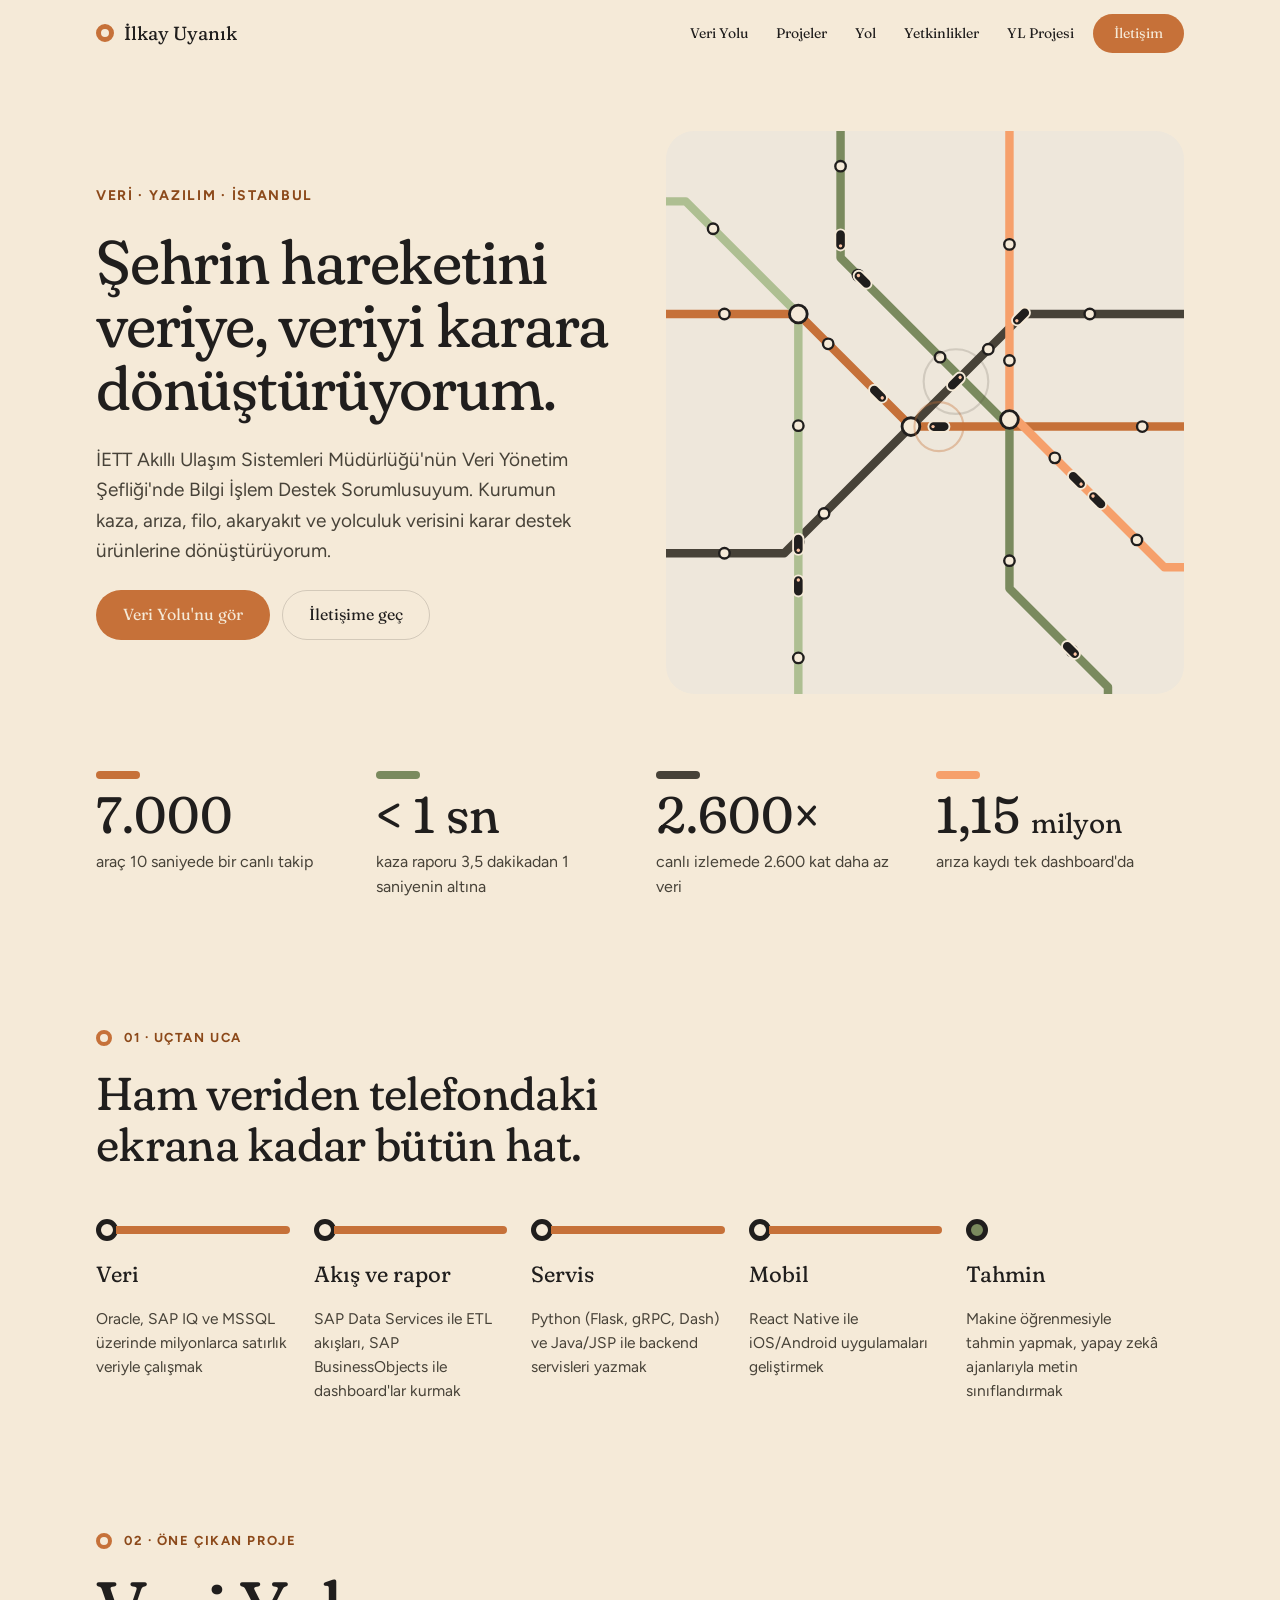
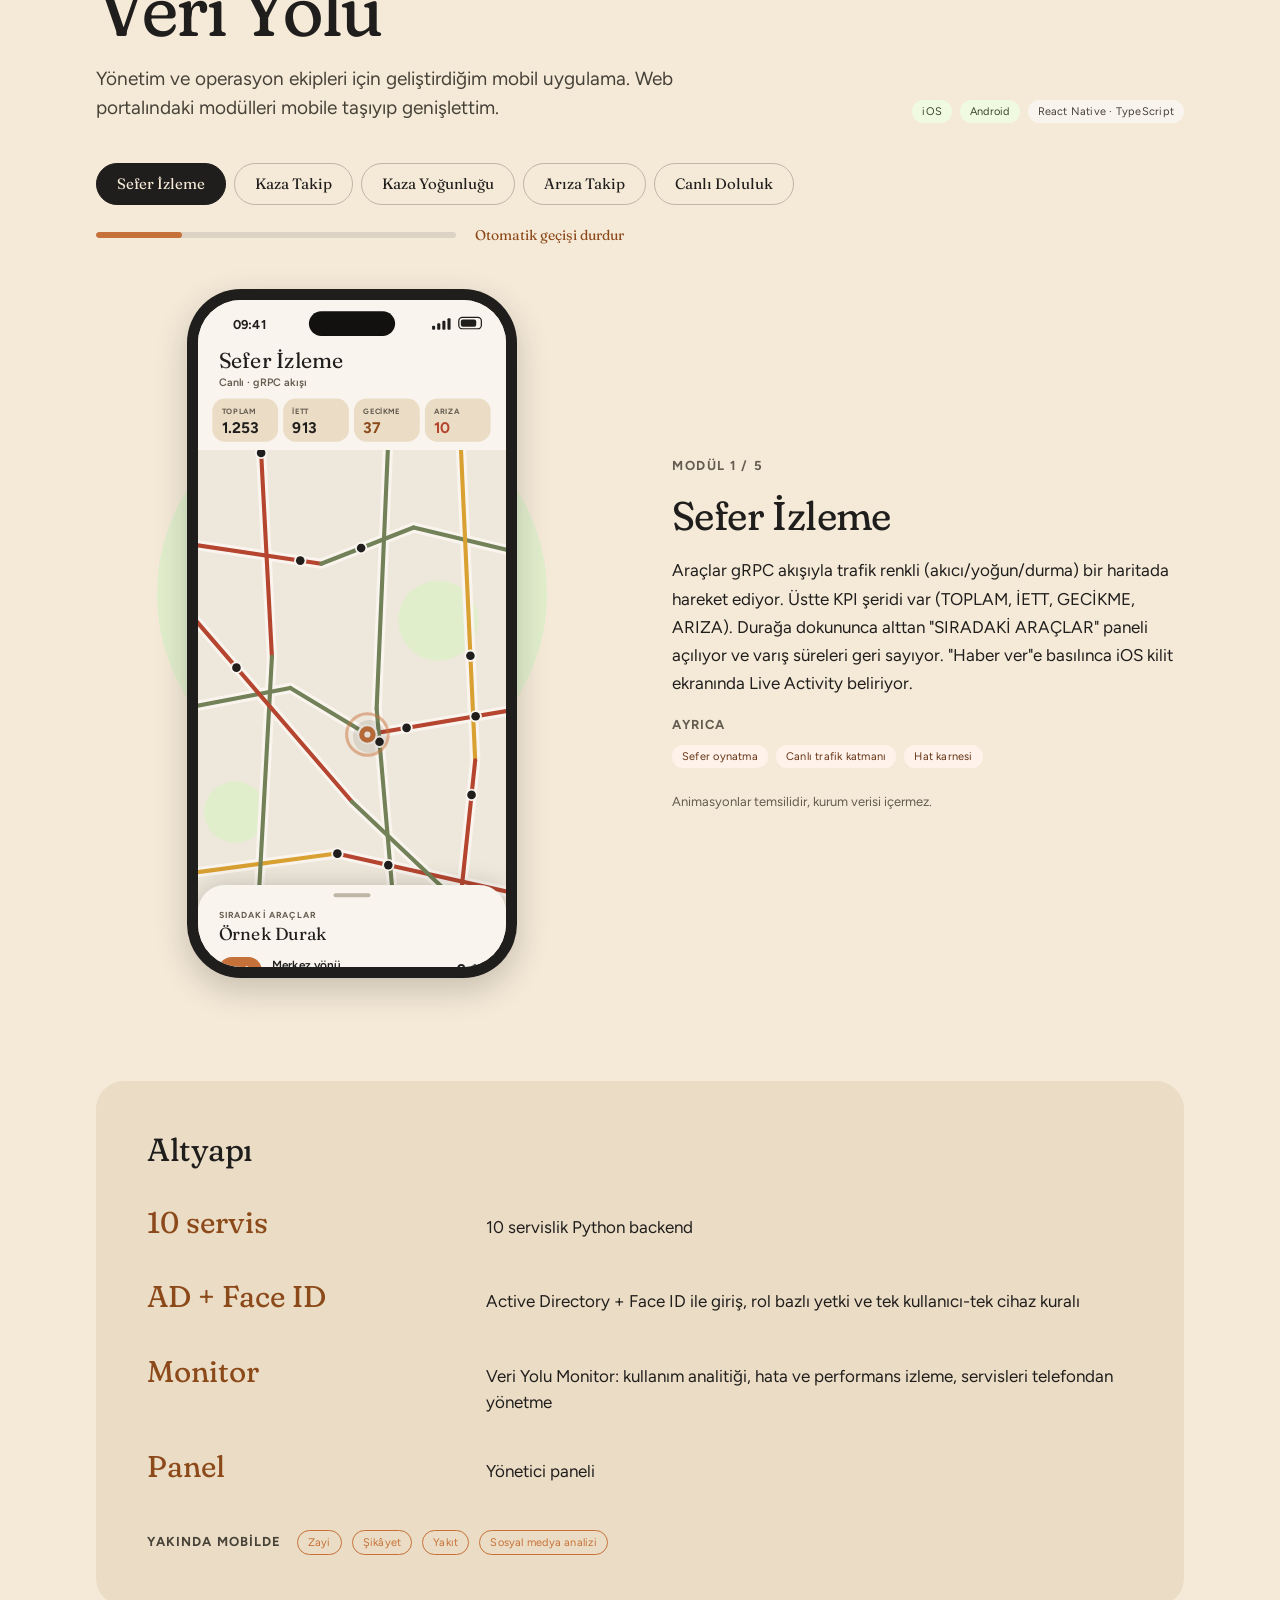
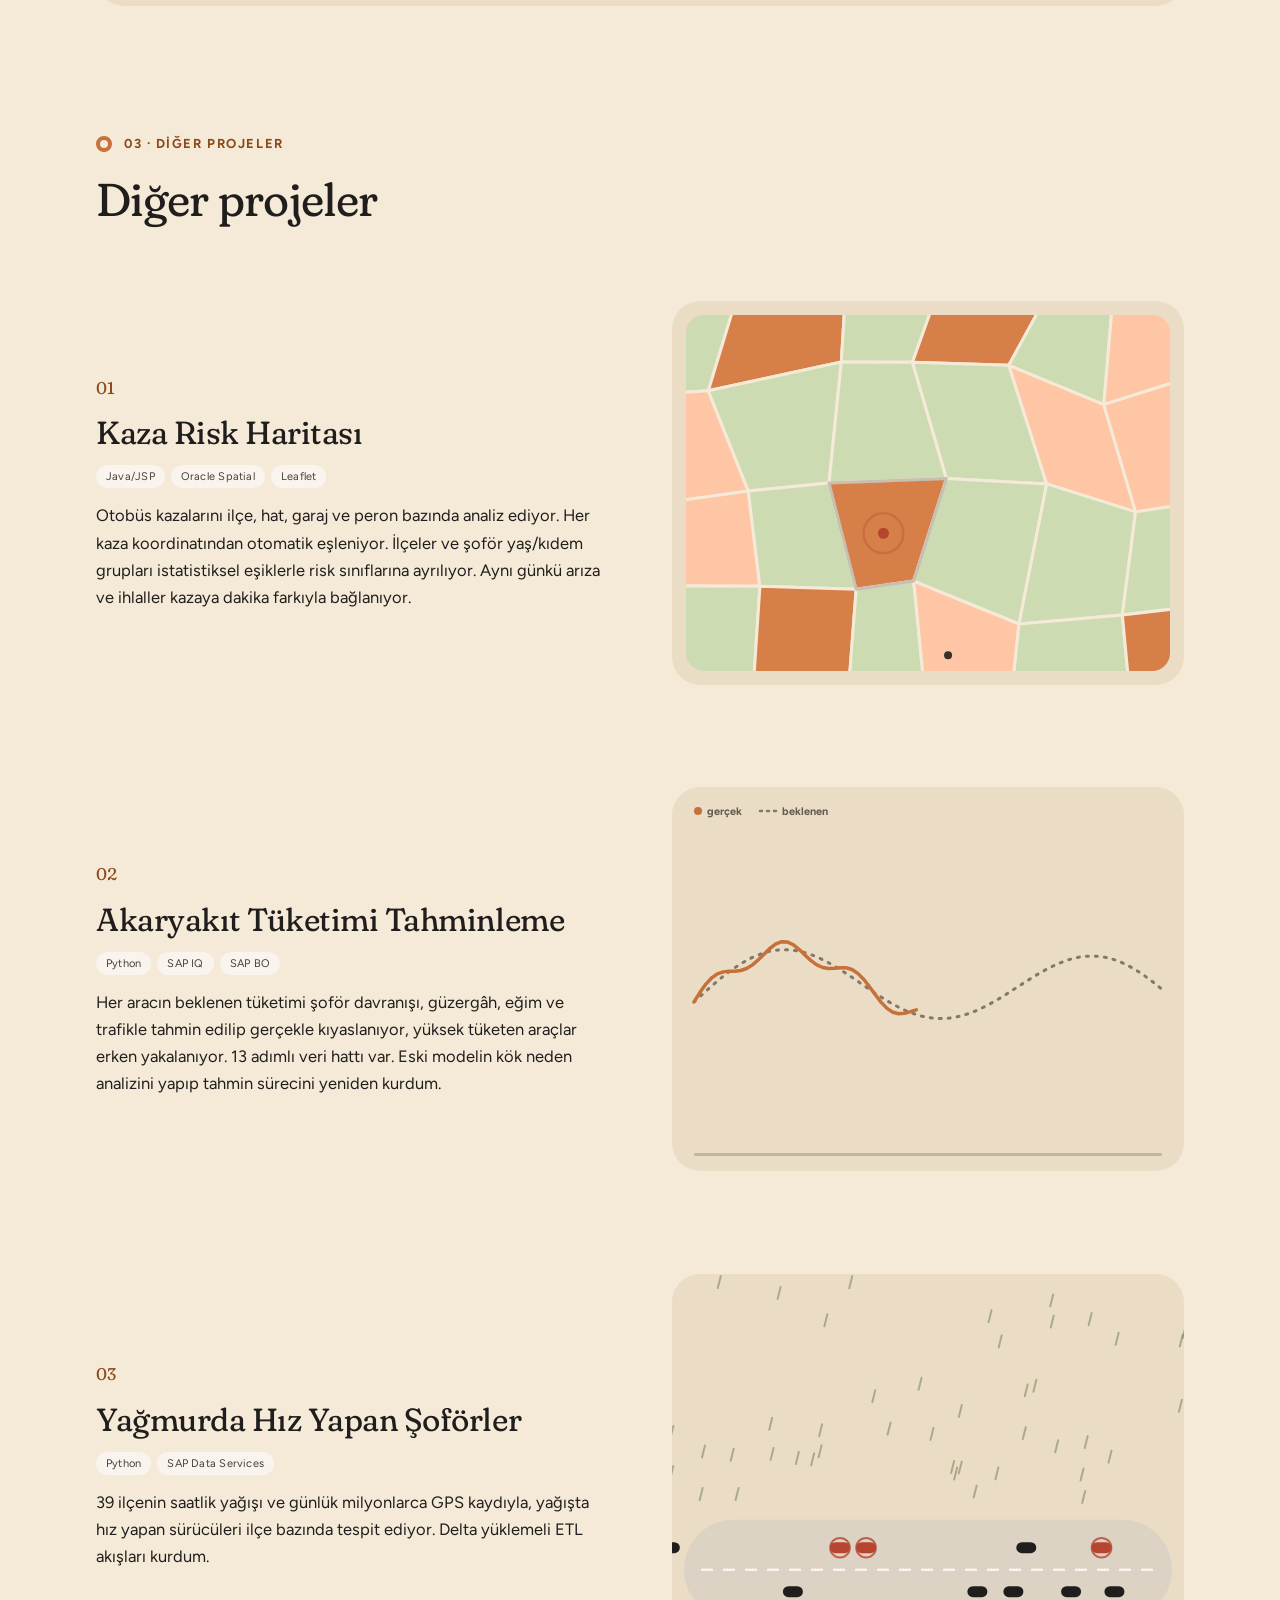
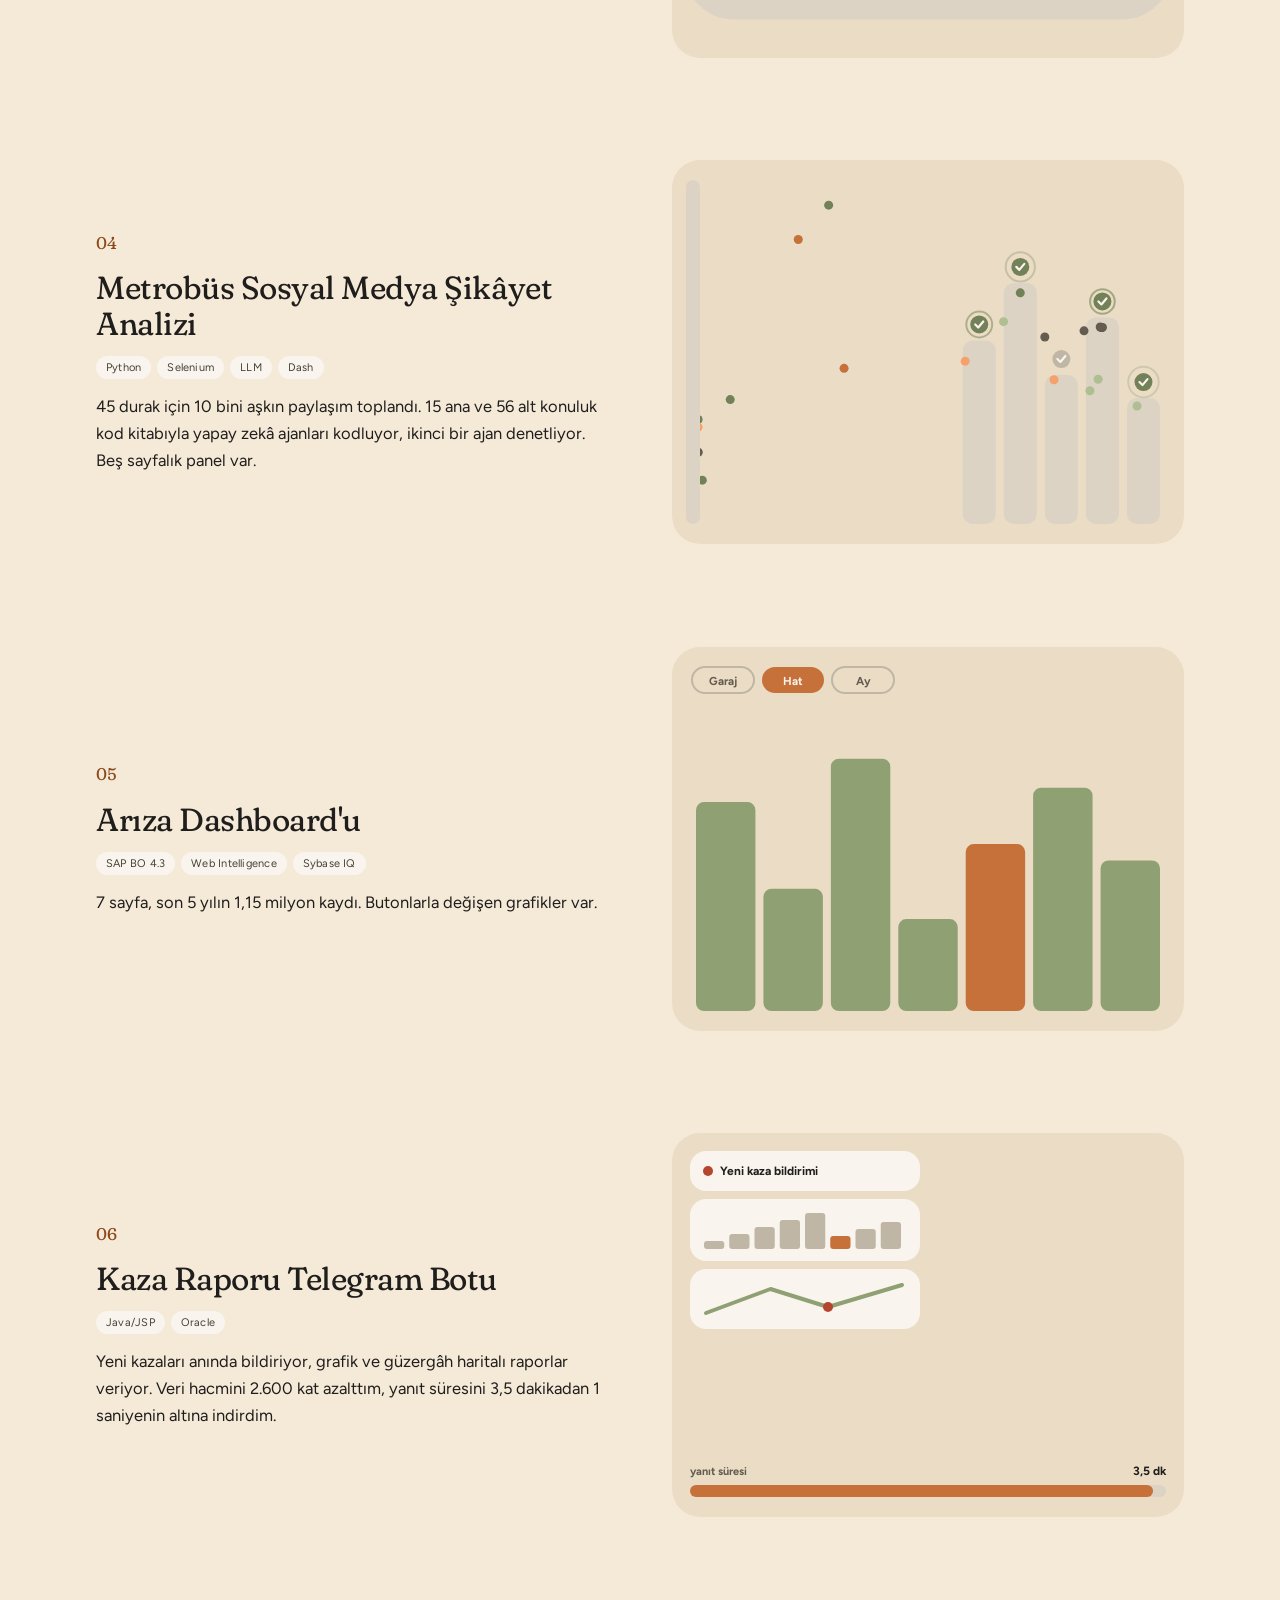
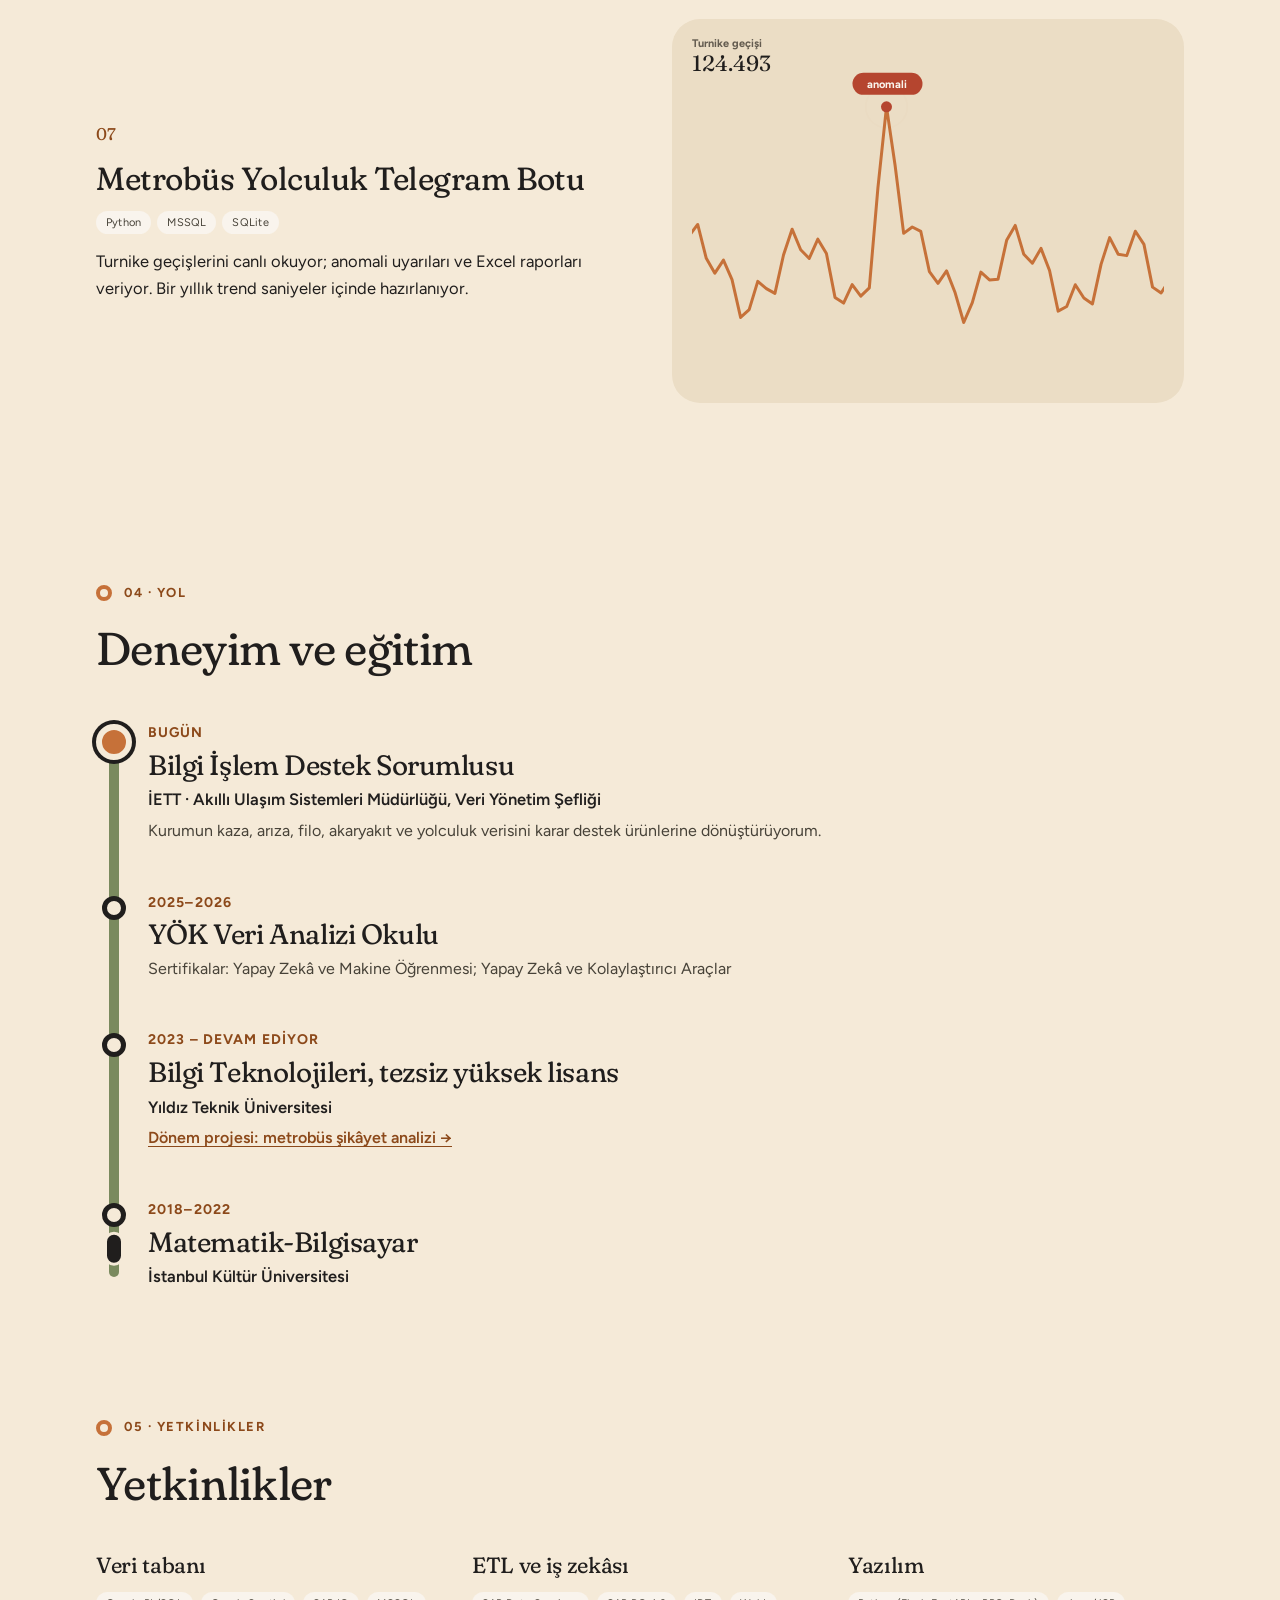
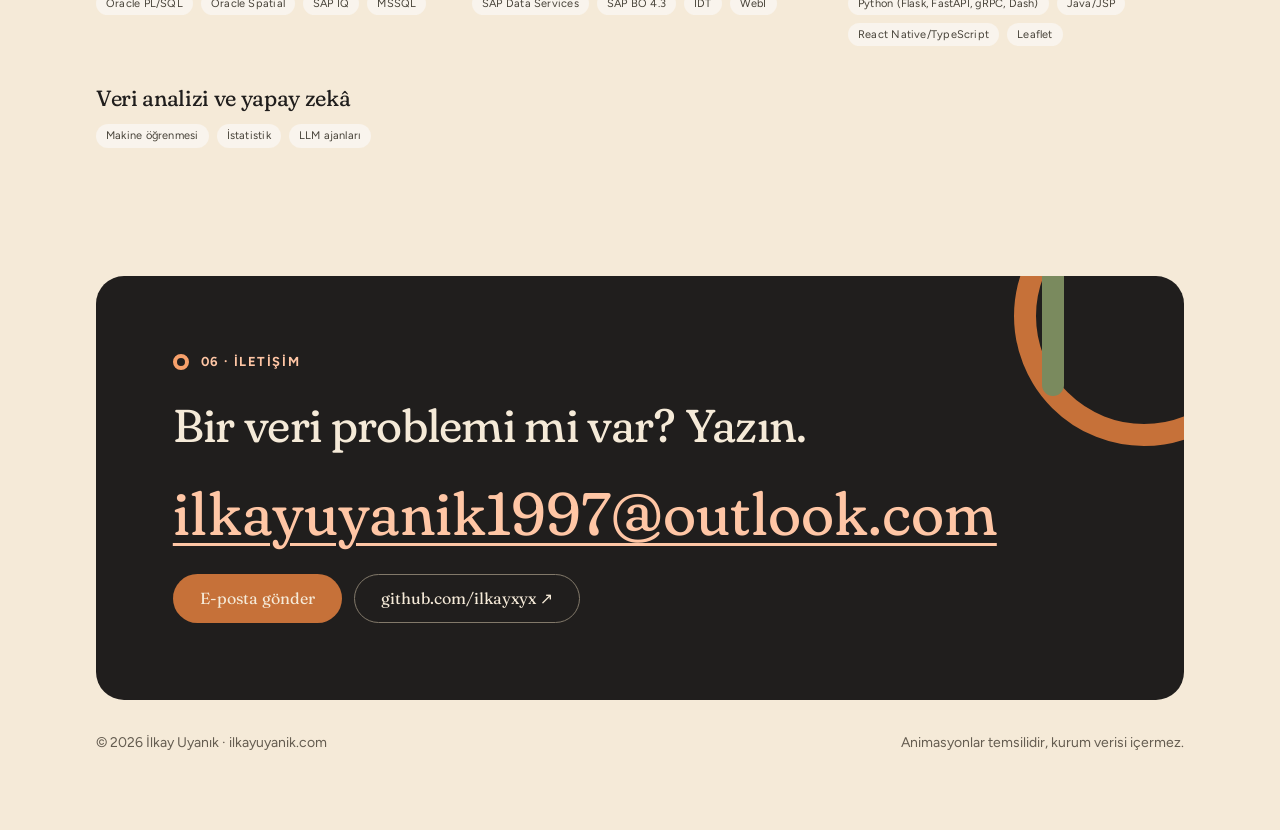
==== commit 952ca0e5: "YL dönem projesi sayfası eklendi Ana sayfaya masaüstü menüsünde ve Yol bölümünde bağlantı kondu.  Co" ====
--- a/index.html
+++ b/index.html
@@ -39,6 +39,7 @@
           <a href="#projeler" class="btn btn-ghost" style="color:var(--color-text);padding-inline:12px">Projeler</a>
           <a href="#yol" class="btn btn-ghost" style="color:var(--color-text);padding-inline:12px">Yol</a>
           <a href="#yetkinlikler" class="btn btn-ghost" style="color:var(--color-text);padding-inline:12px">Yetkinlikler</a>
+          <a href="yl-proje/" class="btn btn-ghost" style="color:var(--color-text);padding-inline:12px">YL Projesi</a>
         </div>
       <a href="#iletisim" class="btn btn-primary" style="border-radius:999px;padding:10px 20px">İletişim</a>
     </div>
@@ -292,6 +293,7 @@
         <span style="font-size:14px;font-weight:700;letter-spacing:.08em;text-transform:uppercase;color:var(--color-accent-700)">2023 – devam ediyor</span>
         <h3 style="margin:0;font-size:clamp(22px,2.2vw,28px)">Bilgi Teknolojileri, tezsiz yüksek lisans</h3>
         <span style="font-size:16.5px;font-weight:600">Yıldız Teknik Üniversitesi</span>
+        <a href="yl-proje/" style="font-size:16px;font-weight:600;width:fit-content">Dönem projesi: metrobüs şikâyet analizi →</a>
       </li>
       <li style="position:relative;display:flex;flex-direction:column;gap:6px">
         <span aria-hidden="true" style="position:absolute;left:-46px;top:4px;width:24px;height:24px;border-radius:50%;background:var(--color-bg);border:5px solid var(--color-text)"></span>
